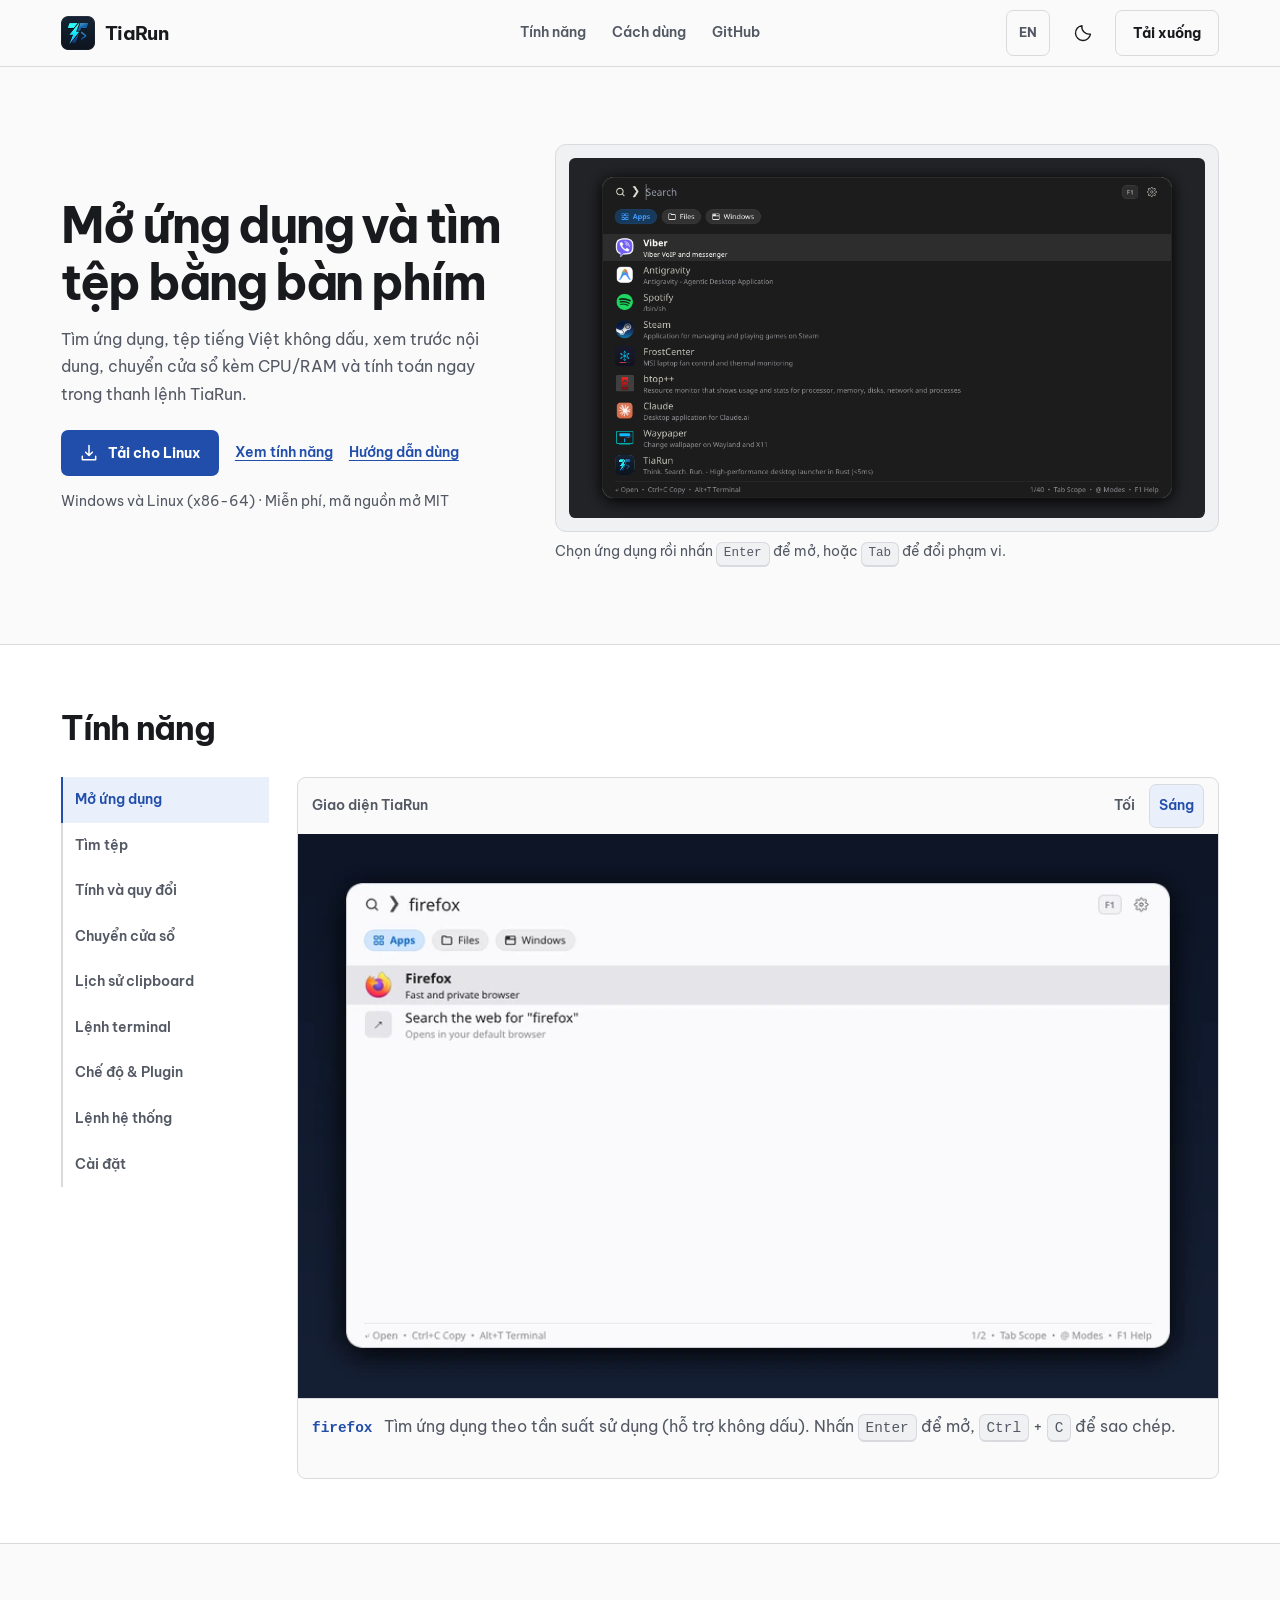
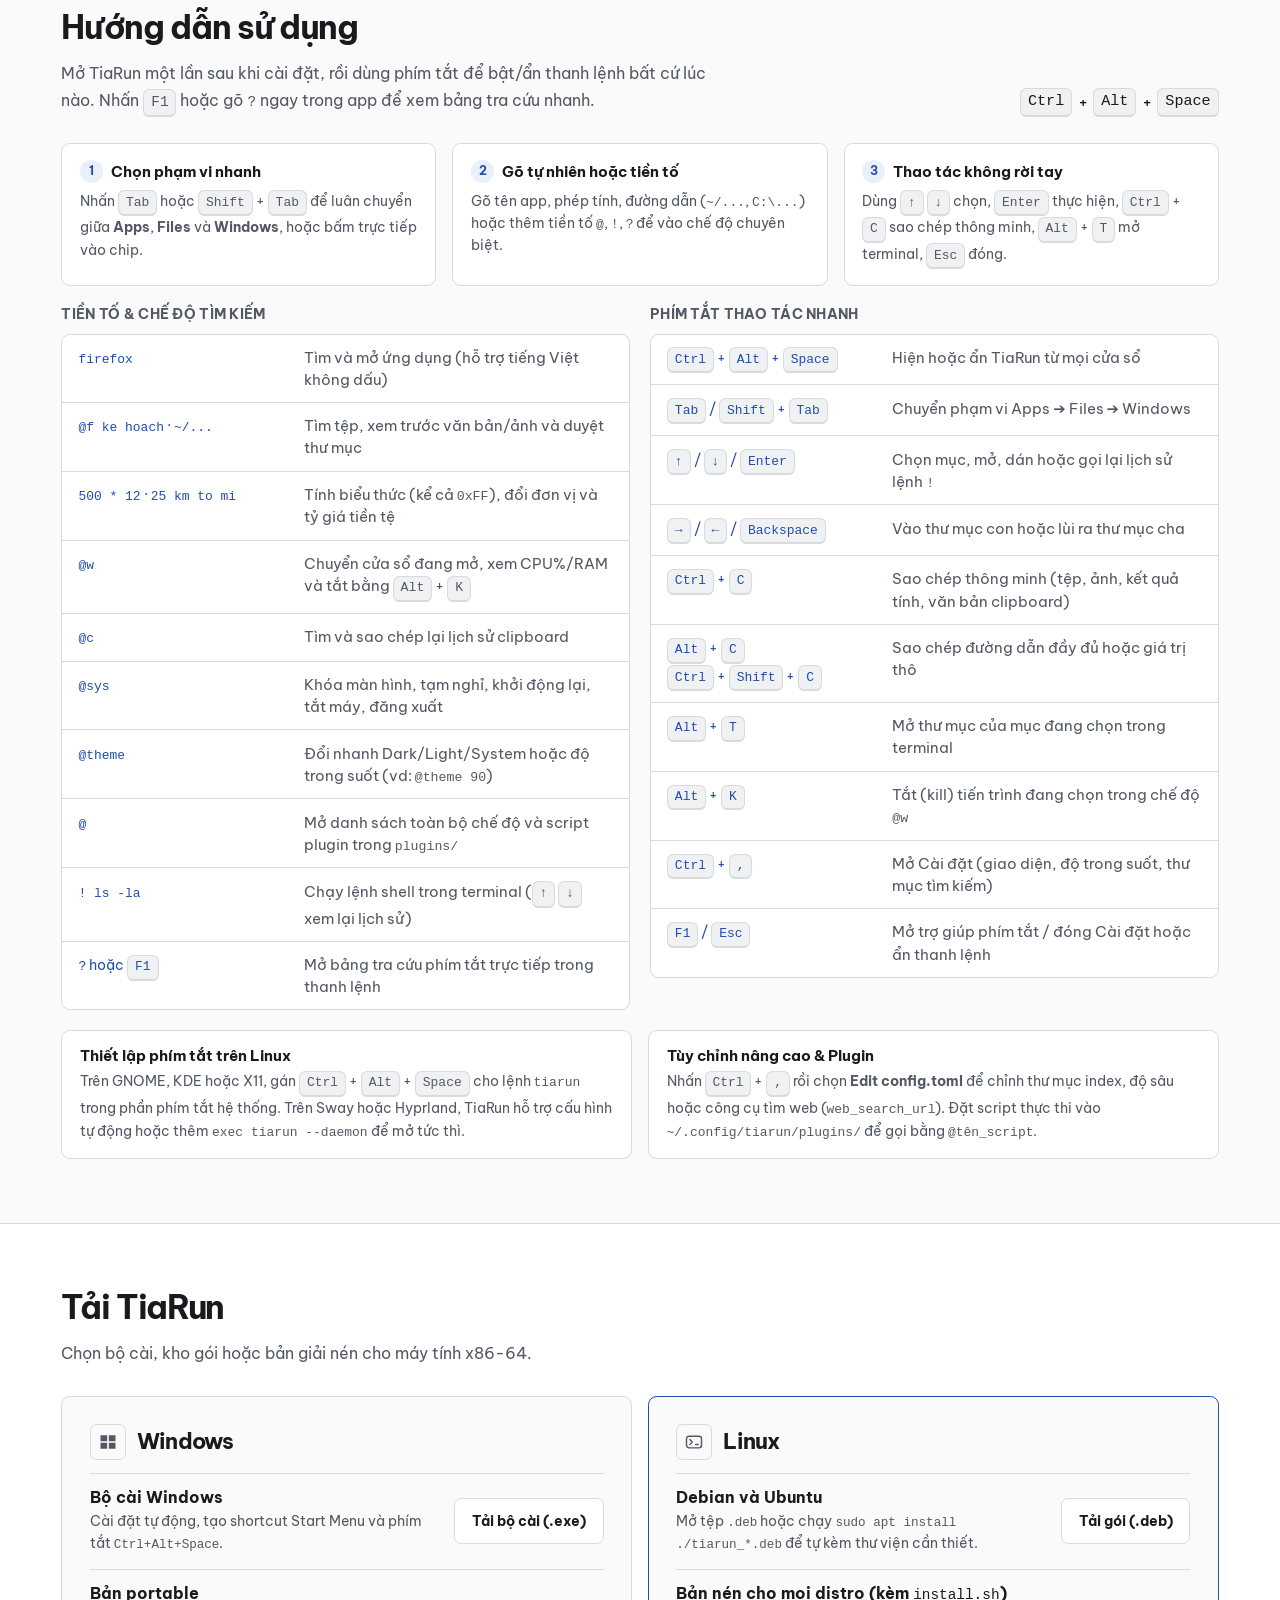
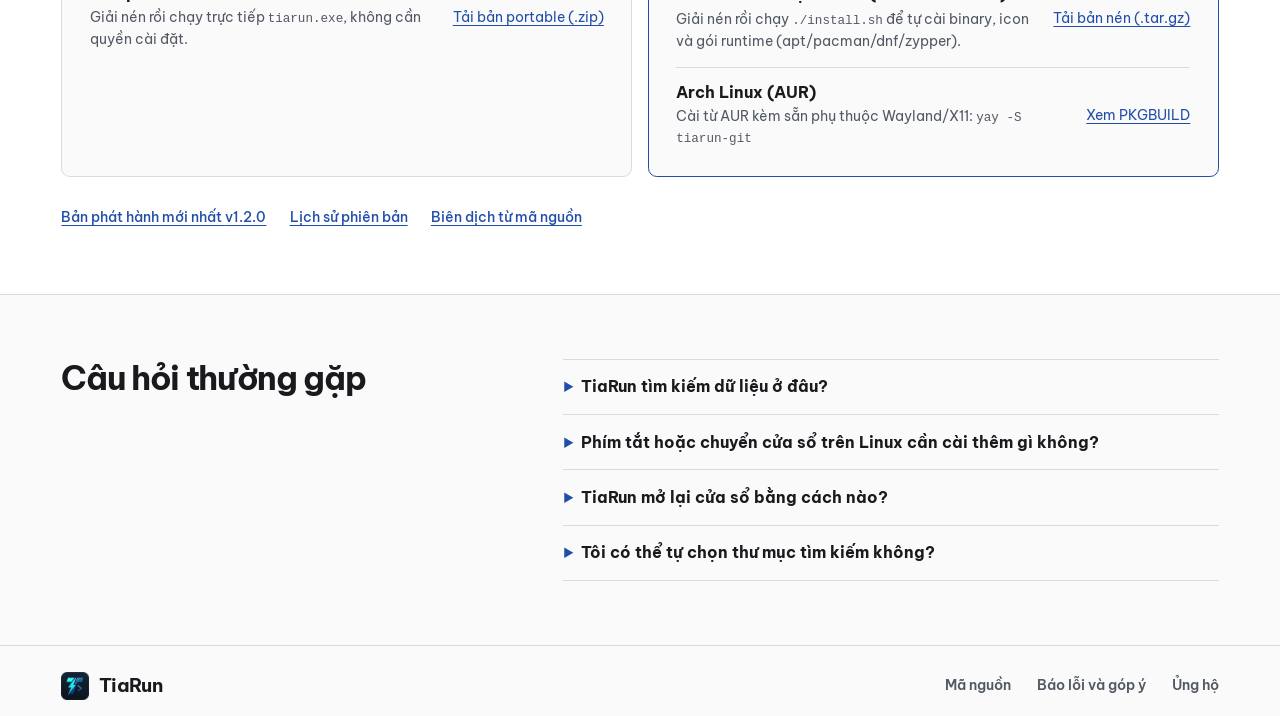
==== website/index.html @ ed941f06 "chore(release): v1.2.0 - cross-DE Wayland/X11 support, UI polish, and updated website" ====
<!doctype html>
<html lang="vi">
<head>
  <meta charset="utf-8">
  <meta name="viewport" content="width=device-width, initial-scale=1">
  <title>TiaRun — Launcher miễn phí cho Windows và Linux</title>
  <meta name="description" content="Mở ứng dụng, tìm tệp tiếng Việt không dấu và tính nhanh ngay từ bàn phím. Tải TiaRun miễn phí cho Windows và Linux.">
  <meta name="robots" content="index, follow">
  <meta name="google-site-verification" content="nR0mHN6mKN1225xLVlb11ufB7Uo2OpVMz7DL-xVXub4">
  <meta name="theme-color" content="#111214" media="(prefers-color-scheme: dark)">
  <meta name="theme-color" content="#fafafa" media="(prefers-color-scheme: light)">
  <link rel="canonical" href="https://tiarun.vercel.app/">
  <link rel="alternate" hreflang="vi" href="https://tiarun.vercel.app/">
  <link rel="alternate" hreflang="en" href="https://tiarun.vercel.app/en">
  <link rel="alternate" hreflang="x-default" href="https://tiarun.vercel.app/">
  <meta property="og:type" content="website">
  <meta property="og:site_name" content="TiaRun">
  <meta property="og:locale" content="vi_VN">
  <meta property="og:locale:alternate" content="en_US">
  <meta property="og:url" content="https://tiarun.vercel.app/">
  <meta property="og:title" content="TiaRun — Mở ứng dụng và tìm tệp bằng bàn phím">
  <meta property="og:description" content="Mở ứng dụng, tìm tệp tiếng Việt không dấu và tính nhanh từ một thanh lệnh. Miễn phí cho Windows và Linux.">
  <meta property="og:image" content="https://tiarun.vercel.app/assets/og-image.png">
  <meta property="og:image:width" content="1200">
  <meta property="og:image:height" content="630">
  <meta property="og:image:alt" content="TiaRun và ảnh giao diện tìm kiếm và xem trước tệp">
  <meta name="twitter:card" content="summary_large_image">
  <link rel="icon" href="assets/tiarun-64.png" type="image/png">
  <link rel="preconnect" href="https://fonts.googleapis.com">
  <link rel="preconnect" href="https://fonts.gstatic.com" crossorigin>
  <link href="https://fonts.googleapis.com/css2?family=Be+Vietnam+Pro:wght@400;500;600;700&display=swap" rel="stylesheet">
  <link rel="stylesheet" href="style.css?v=7">
  <script src="app.js?v=3" defer></script>
  <script type="application/ld+json">
    {
      "@context": "https://schema.org",
      "@graph": [
        {
          "@type": "SoftwareApplication",
          "name": "TiaRun",
          "url": "https://tiarun.vercel.app/",
          "description": "Launcher điều khiển bằng bàn phím cho Windows và Linux, hỗ trợ tìm kiếm tiếng Việt không dấu, chuyển cửa sổ kèm CPU/RAM, lịch sử clipboard và lệnh shell.",
          "operatingSystem": ["Windows", "Linux"],
          "applicationCategory": "UtilitiesApplication",
          "softwareVersion": "1.2.0",
          "isAccessibleForFree": true,
          "license": "https://opensource.org/licenses/MIT",
          "offers": { "@type": "Offer", "price": 0, "priceCurrency": "USD" },
          "author": {
            "@type": "Person",
            "name": "Nguyen Xuan Hieu",
            "url": "https://github.com/hieunx1024"
          },
          "installUrl": "https://github.com/hieunx1024/tiarun/releases/latest",
          "downloadUrl": "https://github.com/hieunx1024/tiarun/releases/latest",
          "screenshot": "https://tiarun.vercel.app/assets/launcher-home.png"
        },
        {
          "@type": "FAQPage",
          "mainEntity": [
            {
              "@type": "Question",
              "name": "TiaRun tìm kiếm dữ liệu ở đâu?",
              "acceptedAnswer": {
                "@type": "Answer",
                "text": "TiaRun tìm ứng dụng và tệp trên máy. Khi bạn chọn kết quả tìm trên web, truy vấn sẽ mở trong trình duyệt. Tính năng đổi tiền tệ có thể kết nối mạng để cập nhật tỷ giá nền."
              }
            },
            {
              "@type": "Question",
              "name": "Phím tắt hoặc chuyển cửa sổ trên Linux cần cài thêm gì không?",
              "acceptedAnswer": {
                "@type": "Answer",
                "text": "Mở cài đặt phím tắt của môi trường desktop và gán Ctrl + Alt + Space cho lệnh tiarun. Chuyển cửa sổ chạy sẵn trên Windows, Sway, Hyprland và mọi môi trường X11/XWayland; KDE Wayland cần kdotool, GNOME Wayland cần extension Window Calls, còn clipboard Wayland khuyến nghị wl-clipboard."
              }
            },
            {
              "@type": "Question",
              "name": "TiaRun mở lại cửa sổ bằng cách nào?",
              "acceptedAnswer": {
                "@type": "Answer",
                "text": "TiaRun tạo cửa sổ một lần rồi giữ tiến trình chạy nền. Lần gọi tiếp theo gửi tín hiệu qua socket đến tiến trình đó để hiện hoặc ẩn cửa sổ tức thì."
              }
            },
            {
              "@type": "Question",
              "name": "Tôi có thể tự chọn thư mục tìm kiếm không?",
              "acceptedAnswer": {
                "@type": "Answer",
                "text": "Dùng Ctrl + , để mở cài đặt. Bạn cũng có thể đặt thư mục, độ sâu, công cụ tìm web và danh sách loại trừ trong tệp cấu hình TOML."
              }
            }
          ]
        }
      ]
    }
  </script>
</head>
<body id="top">
  <a class="skip-link" href="#main">Đến nội dung chính</a>
  <header class="site-header">
    <div class="container header-inner">
      <a class="brand" href="#top" aria-label="Trang chủ TiaRun">
        <img src="assets/tiarun-64.png" width="34" height="34" alt="">
        TiaRun
      </a>
      <nav class="site-nav" aria-label="Điều hướng chính">
        <a href="#gallery">Tính năng</a>
        <a href="#usage">Cách dùng</a>
        <a href="https://github.com/hieunx1024/tiarun">GitHub</a>
      </nav>
      <div class="header-actions">
        <a class="icon-button lang-switch" href="/en" hreflang="en" lang="en" aria-label="Switch language to English" title="English">EN</a>
        <button type="button" class="icon-button theme-toggle" id="theme-toggle" hidden>
          <svg class="theme-sun" viewBox="0 0 24 24" aria-hidden="true" fill="none" stroke="currentColor" stroke-width="1.6" stroke-linecap="round">
            <circle cx="12" cy="12" r="4"/><path d="M12 2v2m0 16v2M2 12h2m16 0h2M5 5l1.5 1.5m11 11L19 19M5 19l1.5-1.5m11-11L19 5"/>
          </svg>
          <svg class="theme-moon" viewBox="0 0 24 24" aria-hidden="true" fill="none" stroke="currentColor" stroke-width="1.6" stroke-linejoin="round">
            <path d="M20.9 13.3A8.9 8.9 0 0 1 10.7 3.1 9 9 0 1 0 20.9 13.3Z"/>
          </svg>
        </button>
        <a class="button header-download" href="#download">Tải xuống</a>
      </div>
    </div>
  </header>

  <main id="main">
    <section class="hero container" aria-labelledby="headline">
      <div class="hero-copy">
        <h1 id="headline">Mở ứng dụng và tìm tệp bằng bàn phím</h1>
        <p class="lede">Tìm ứng dụng, tệp tiếng Việt không dấu, xem trước nội dung, chuyển cửa sổ kèm CPU/RAM và tính toán ngay trong thanh lệnh TiaRun.</p>
        <div class="hero-actions">
          <a class="button primary" id="hero-download" href="#download">
            <svg viewBox="0 0 24 24" aria-hidden="true" fill="none" stroke="currentColor" stroke-width="1.8" stroke-linecap="round" stroke-linejoin="round"><path d="M12 3v12m-4-4 4 4 4-4M4 16v4h16v-4"/></svg>
            <span>Tải TiaRun</span>
          </a>
          <a class="text-link" href="#gallery">Xem tính năng</a>
          <a class="text-link" href="#usage">Hướng dẫn dùng</a>
        </div>
        <p class="hero-meta">Windows và Linux (x86-64) · Miễn phí, mã nguồn mở MIT</p>
      </div>

      <figure class="hero-preview">
        <div class="hero-screenshot">
          <img src="assets/launcher-home.png" width="1028" height="583" alt="TiaRun với ô tìm kiếm trống, 3 chip Apps, Files, Windows và danh sách ứng dụng bên dưới" fetchpriority="high">
        </div>
        <figcaption>Chọn ứng dụng rồi nhấn <kbd>Enter</kbd> để mở, hoặc <kbd>Tab</kbd> để đổi phạm vi.</figcaption>
      </figure>
    </section>

    <section class="gallery-section section" id="gallery" aria-labelledby="gallery-heading">
      <div class="container">
        <div class="section-heading">
          <h2 id="gallery-heading">Tính năng</h2>
        </div>

        <div class="gallery">
          <div class="gallery-tabs" role="tablist" aria-label="Ảnh chụp các tính năng" aria-orientation="vertical" hidden>
            <button type="button" id="tab-apps" role="tab" aria-selected="true" aria-controls="panel-apps"><span>Mở ứng dụng</span></button>
            <button type="button" id="tab-files" role="tab" aria-selected="false" aria-controls="panel-files" tabindex="-1"><span>Tìm tệp</span></button>
            <button type="button" id="tab-calc" role="tab" aria-selected="false" aria-controls="panel-calc" tabindex="-1"><span>Tính và quy đổi</span></button>
            <button type="button" id="tab-windows" role="tab" aria-selected="false" aria-controls="panel-windows" tabindex="-1"><span>Chuyển cửa sổ</span></button>
            <button type="button" id="tab-clipboard" role="tab" aria-selected="false" aria-controls="panel-clipboard" tabindex="-1"><span>Lịch sử clipboard</span></button>
            <button type="button" id="tab-shell" role="tab" aria-selected="false" aria-controls="panel-shell" tabindex="-1"><span>Lệnh terminal</span></button>
            <button type="button" id="tab-modes" role="tab" aria-selected="false" aria-controls="panel-modes" tabindex="-1"><span>Chế độ &amp; Plugin</span></button>
            <button type="button" id="tab-system" role="tab" aria-selected="false" aria-controls="panel-system" tabindex="-1"><span>Lệnh hệ thống</span></button>
            <button type="button" id="tab-settings" role="tab" aria-selected="false" aria-controls="panel-settings" tabindex="-1"><span>Cài đặt</span></button>
          </div>

          <div class="gallery-display">
            <div class="gallery-toolbar">
              <span>Giao diện TiaRun</span>
              <div class="theme-options" role="group" aria-label="Giao diện ảnh chụp" hidden>
                <button type="button" data-gallery-theme="dark" aria-pressed="true">Tối</button>
                <button type="button" data-gallery-theme="light" aria-pressed="false">Sáng</button>
              </div>
            </div>
            <figure class="gallery-panel" id="panel-apps">
              <img src="assets/demo-apps-dark.webp" width="880" height="540" alt="Tìm Firefox trong TiaRun" loading="lazy" decoding="async">
              <figcaption><code>firefox</code><p>Tìm ứng dụng theo tần suất sử dụng (hỗ trợ không dấu). Nhấn <kbd>Enter</kbd> để mở, <kbd>Ctrl</kbd> + <kbd>C</kbd> để sao chép.</p></figcaption>
            </figure>
            <figure class="gallery-panel" id="panel-files" hidden>
              <img src="assets/demo-files-dark.webp" width="880" height="540" alt="Tìm Cargo.toml và xem trước nội dung tệp" loading="lazy" decoding="async">
              <figcaption><code>@f Cargo.toml</code><p>Tìm tệp tiếng Việt không dấu (vd: <code>@f ke hoach</code>) và xem trước mã nguồn, văn bản, ảnh hoặc thư mục. Nhấn <kbd>→</kbd> vào thư mục con, <kbd>←</kbd> lùi lại, <kbd>Alt</kbd> + <kbd>T</kbd> mở terminal.</p></figcaption>
            </figure>
            <figure class="gallery-panel" id="panel-calc" hidden>
              <img src="assets/demo-calc-dark.webp" width="880" height="540" alt="Kết quả quy đổi 25 kilômét sang dặm" loading="lazy" decoding="async">
              <figcaption><code>25 km to miles</code><p>Tính toán (hỗ trợ hex/nhị phân), quy đổi đơn vị và tỷ giá tiền tệ (tự cập nhật nền, dùng được offline). Nhấn <kbd>Enter</kbd> để sao chép kết quả.</p></figcaption>
            </figure>
            <figure class="gallery-panel" id="panel-windows" hidden>
              <img src="assets/demo-windows-dark.webp" width="880" height="540" alt="Danh sách cửa sổ đang mở kèm CPU và RAM trong TiaRun" loading="lazy" decoding="async">
              <figcaption><code>@w</code><p>Xem cửa sổ đang mở kèm mức dùng CPU% và RAM, nhấn <kbd>Enter</kbd> để chuyển tới hoặc <kbd>Alt</kbd> + <kbd>K</kbd> để tắt tiến trình. Hỗ trợ Windows, Hyprland, Sway, KDE Wayland (<code>kdotool</code>), GNOME Wayland (<code>Window Calls</code>) và X11.</p></figcaption>
            </figure>
            <figure class="gallery-panel" id="panel-clipboard" hidden>
              <img src="assets/demo-clipboard-dark.webp" width="880" height="540" alt="Danh sách các đoạn văn bản đã sao chép" loading="lazy" decoding="async">
              <figcaption><code>@c</code><p>Tự động lưu lịch sử clipboard trên Windows, Wayland và X11. Tìm lại rồi nhấn <kbd>Enter</kbd> hoặc <kbd>Ctrl</kbd> + <kbd>C</kbd> để sao chép lại.</p></figcaption>
            </figure>
            <figure class="gallery-panel" id="panel-shell" hidden>
              <img src="assets/demo-shell-dark.webp" width="880" height="540" alt="Chạy lệnh terminal bằng tiền tố dấu chấm than trong TiaRun" loading="lazy" decoding="async">
              <figcaption><code>! ls -la</code><p>Chạy nhanh bất kỳ lệnh shell nào trong terminal mặc định; nhấn <kbd>↑</kbd> <kbd>↓</kbd> để gọi lại các lệnh đã chạy trước đó.</p></figcaption>
            </figure>
            <figure class="gallery-panel" id="panel-modes" hidden>
              <img src="assets/demo-modes-dark.webp" width="880" height="540" alt="Danh sách các chế độ tìm kiếm và plugin khi gõ @" loading="lazy" decoding="async">
              <figcaption><code>@</code><p>Duyệt nhanh toàn bộ chế độ tích hợp và chạy script plugin tùy biến kiểu Rofi đặt trong thư mục cấu hình <code>plugins/</code>.</p></figcaption>
            </figure>
            <figure class="gallery-panel" id="panel-system" hidden>
              <img src="assets/demo-system-dark.webp" width="880" height="540" alt="Danh sách thao tác hệ thống trong TiaRun" loading="lazy" decoding="async">
              <figcaption><code>@sys</code><p>Khóa màn hình, tạm nghỉ, khởi động lại, tắt máy hoặc đăng xuất (hoặc gõ thẳng <code>lock</code>, <code>sleep</code>, <code>restart</code>).</p></figcaption>
            </figure>
            <figure class="gallery-panel" id="panel-settings" hidden>
              <img src="assets/demo-settings-dark.webp" width="880" height="540" alt="Phần cài đặt giao diện và tìm kiếm của TiaRun" loading="lazy" decoding="async">
              <figcaption><code>Ctrl + ,</code><p>Đổi Sáng/Tối/Hệ thống, độ trong suốt (70%–100%), chế độ thu gọn, thanh phím tắt đáy cửa sổ, tự khởi động hoặc sửa <code>config.toml</code>; gõ <code>@theme</code> để đổi nhanh.</p></figcaption>
            </figure>
            <noscript>
              <nav class="gallery-image-links" aria-label="Các ảnh chụp khác">
                <a class="text-link" href="assets/demo-files-dark.webp">Tìm tệp</a>
                <a class="text-link" href="assets/demo-calc-dark.webp">Tính và quy đổi</a>
                <a class="text-link" href="assets/demo-windows-dark.webp">Chuyển cửa sổ</a>
                <a class="text-link" href="assets/demo-clipboard-dark.webp">Lịch sử clipboard</a>
                <a class="text-link" href="assets/demo-shell-dark.webp">Lệnh terminal</a>
                <a class="text-link" href="assets/demo-modes-dark.webp">Chế độ &amp; Plugin</a>
                <a class="text-link" href="assets/demo-system-dark.webp">Lệnh hệ thống</a>
                <a class="text-link" href="assets/demo-settings-dark.webp">Cài đặt</a>
              </nav>
            </noscript>
          </div>
        </div>
      </div>
    </section>

    <section class="section usage-section" id="usage" aria-labelledby="usage-heading">
      <div class="container">
        <div class="usage-header">
          <div class="section-heading">
            <h2 id="usage-heading">Hướng dẫn sử dụng</h2>
            <p>Mở TiaRun một lần sau khi cài đặt, rồi dùng phím tắt để bật/ẩn thanh lệnh bất cứ lúc nào. Nhấn <kbd>F1</kbd> hoặc gõ <code>?</code> ngay trong app để xem bảng tra cứu nhanh.</p>
          </div>
          <p class="usage-keys key-group"><kbd>Ctrl</kbd> + <kbd>Alt</kbd> + <kbd>Space</kbd></p>
        </div>

        <div class="usage-steps" aria-label="Quy trình 3 bước">
          <article class="usage-step">
            <h3><span class="usage-step-num" aria-hidden="true">1</span> Chọn phạm vi nhanh</h3>
            <p>Nhấn <kbd>Tab</kbd> hoặc <kbd>Shift</kbd> + <kbd>Tab</kbd> để luân chuyển giữa <strong>Apps</strong>, <strong>Files</strong> và <strong>Windows</strong>, hoặc bấm trực tiếp vào chip.</p>
          </article>
          <article class="usage-step">
            <h3><span class="usage-step-num" aria-hidden="true">2</span> Gõ tự nhiên hoặc tiền tố</h3>
            <p>Gõ tên app, phép tính, đường dẫn (<code>~/...</code>, <code>C:\...</code>) hoặc thêm tiền tố <code>@</code>, <code>!</code>, <code>?</code> để vào chế độ chuyên biệt.</p>
          </article>
          <article class="usage-step">
            <h3><span class="usage-step-num" aria-hidden="true">3</span> Thao tác không rời tay</h3>
            <p>Dùng <kbd>↑</kbd> <kbd>↓</kbd> chọn, <kbd>Enter</kbd> thực hiện, <kbd>Ctrl</kbd> + <kbd>C</kbd> sao chép thông minh, <kbd>Alt</kbd> + <kbd>T</kbd> mở terminal, <kbd>Esc</kbd> đóng.</p>
          </article>
        </div>

        <div class="usage-panels">
          <div class="usage-panel">
            <h3>Tiền tố &amp; chế độ tìm kiếm</h3>
            <dl class="commands" aria-label="Các cú pháp tìm kiếm">
              <div><dt><code>firefox</code></dt><dd>Tìm và mở ứng dụng (hỗ trợ tiếng Việt không dấu)</dd></div>
              <div><dt><code>@f ke hoach</code> · <code>~/...</code></dt><dd>Tìm tệp, xem trước văn bản/ảnh và duyệt thư mục</dd></div>
              <div><dt><code>500 * 12</code> · <code>25 km to mi</code></dt><dd>Tính biểu thức (kể cả <code>0xFF</code>), đổi đơn vị và tỷ giá tiền tệ</dd></div>
              <div><dt><code>@w</code></dt><dd>Chuyển cửa sổ đang mở, xem CPU%/RAM và tắt bằng <kbd>Alt</kbd> + <kbd>K</kbd></dd></div>
              <div><dt><code>@c</code></dt><dd>Tìm và sao chép lại lịch sử clipboard</dd></div>
              <div><dt><code>@sys</code></dt><dd>Khóa màn hình, tạm nghỉ, khởi động lại, tắt máy, đăng xuất</dd></div>
              <div><dt><code>@theme</code></dt><dd>Đổi nhanh Dark/Light/System hoặc độ trong suốt (vd: <code>@theme 90</code>)</dd></div>
              <div><dt><code>@</code></dt><dd>Mở danh sách toàn bộ chế độ và script plugin trong <code>plugins/</code></dd></div>
              <div><dt><code>! ls -la</code></dt><dd>Chạy lệnh shell trong terminal (<kbd>↑</kbd> <kbd>↓</kbd> xem lại lịch sử)</dd></div>
              <div><dt><code>?</code> hoặc <kbd>F1</kbd></dt><dd>Mở bảng tra cứu phím tắt trực tiếp trong thanh lệnh</dd></div>
            </dl>
          </div>

          <div class="usage-panel">
            <h3>Phím tắt thao tác nhanh</h3>
            <dl class="commands" aria-label="Danh sách phím tắt">
              <div><dt><kbd>Ctrl</kbd> + <kbd>Alt</kbd> + <kbd>Space</kbd></dt><dd>Hiện hoặc ẩn TiaRun từ mọi cửa sổ</dd></div>
              <div><dt><kbd>Tab</kbd> / <kbd>Shift</kbd> + <kbd>Tab</kbd></dt><dd>Chuyển phạm vi Apps ➔ Files ➔ Windows</dd></div>
              <div><dt><kbd>↑</kbd> / <kbd>↓</kbd> / <kbd>Enter</kbd></dt><dd>Chọn mục, mở, dán hoặc gọi lại lịch sử lệnh <code>!</code></dd></div>
              <div><dt><kbd>→</kbd> / <kbd>←</kbd> / <kbd>Backspace</kbd></dt><dd>Vào thư mục con hoặc lùi ra thư mục cha</dd></div>
              <div><dt><kbd>Ctrl</kbd> + <kbd>C</kbd></dt><dd>Sao chép thông minh (tệp, ảnh, kết quả tính, văn bản clipboard)</dd></div>
              <div><dt><kbd>Alt</kbd> + <kbd>C</kbd><br><kbd>Ctrl</kbd> + <kbd>Shift</kbd> + <kbd>C</kbd></dt><dd>Sao chép đường dẫn đầy đủ hoặc giá trị thô</dd></div>
              <div><dt><kbd>Alt</kbd> + <kbd>T</kbd></dt><dd>Mở thư mục của mục đang chọn trong terminal</dd></div>
              <div><dt><kbd>Alt</kbd> + <kbd>K</kbd></dt><dd>Tắt (kill) tiến trình đang chọn trong chế độ <code>@w</code></dd></div>
              <div><dt><kbd>Ctrl</kbd> + <kbd>,</kbd></dt><dd>Mở Cài đặt (giao diện, độ trong suốt, thư mục tìm kiếm)</dd></div>
              <div><dt><kbd>F1</kbd> / <kbd>Esc</kbd></dt><dd>Mở trợ giúp phím tắt / đóng Cài đặt hoặc ẩn thanh lệnh</dd></div>
            </dl>
          </div>
        </div>

        <div class="usage-notes">
          <article class="usage-note">
            <h3>Thiết lập phím tắt trên Linux</h3>
            <p>Trên GNOME, KDE hoặc X11, gán <kbd>Ctrl</kbd> + <kbd>Alt</kbd> + <kbd>Space</kbd> cho lệnh <code>tiarun</code> trong phần phím tắt hệ thống. Trên Sway hoặc Hyprland, TiaRun hỗ trợ cấu hình tự động hoặc thêm <code>exec tiarun --daemon</code> để mở tức thì.</p>
          </article>
          <article class="usage-note">
            <h3>Tùy chỉnh nâng cao &amp; Plugin</h3>
            <p>Nhấn <kbd>Ctrl</kbd> + <kbd>,</kbd> rồi chọn <strong>Edit config.toml</strong> để chỉnh thư mục index, độ sâu hoặc công cụ tìm web (<code>web_search_url</code>). Đặt script thực thi vào <code>~/.config/tiarun/plugins/</code> để gọi bằng <code>@tên_script</code>.</p>
          </article>
        </div>
      </div>
    </section>

    <section class="section download-section" id="download" aria-labelledby="download-heading">
      <div class="container">
        <div class="section-heading">
          <h2 id="download-heading">Tải TiaRun</h2>
          <p>Chọn bộ cài, kho gói hoặc bản giải nén cho máy tính x86-64.</p>
        </div>

        <div class="downloads-grid">
          <article class="download-card" id="card-windows" aria-labelledby="windows-heading">
            <div class="card-heading">
              <span class="platform-icon" aria-hidden="true">
                <svg viewBox="0 0 24 24" fill="currentColor"><path d="M3 4h8v7H3zm10 0h8v7h-8zM3 13h8v7H3zm10 0h8v7h-8z"/></svg>
              </span>
              <h3 id="windows-heading">Windows</h3>
            </div>
            <div class="package-list">
              <div class="package">
                <div>
                  <h4>Bộ cài Windows</h4>
                  <p>Cài đặt tự động, tạo shortcut Start Menu và phím tắt <code>Ctrl+Alt+Space</code>.</p>
                </div>
                <a class="button secondary" data-package="exe" data-download-label="Tải bộ cài (.exe)" href="https://github.com/hieunx1024/tiarun/releases/download/v1.2.0/tiarun-setup.exe"><span>Tải bộ cài (.exe)</span><small hidden></small></a>
              </div>
              <div class="package">
                <div>
                  <h4>Bản portable</h4>
                  <p>Giải nén rồi chạy trực tiếp <code>tiarun.exe</code>, không cần quyền cài đặt.</p>
                </div>
                <a class="text-link" data-package="zip" data-download-label="Tải bản portable (.zip)" href="https://github.com/hieunx1024/tiarun/releases/download/v1.2.0/tiarun-windows-x86_64.zip"><span>Tải bản portable (.zip)</span><small hidden></small></a>
              </div>
            </div>
          </article>

          <article class="download-card" id="card-linux" aria-labelledby="linux-heading">
            <div class="card-heading">
              <span class="platform-icon" aria-hidden="true">
                <svg viewBox="0 0 24 24" fill="none" stroke="currentColor" stroke-width="1.7" stroke-linecap="round" stroke-linejoin="round"><rect x="3" y="5" width="18" height="14" rx="3"/><path d="m7 9 3 3-3 3m7 0h3"/></svg>
              </span>
              <h3 id="linux-heading">Linux</h3>
            </div>
            <div class="package-list">
              <div class="package">
                <div>
                  <h4>Debian và Ubuntu</h4>
                  <p>Mở tệp <code>.deb</code> hoặc chạy <code>sudo apt install ./tiarun_*.deb</code> để tự kèm thư viện cần thiết.</p>
                </div>
                <a class="button secondary" data-package="deb" data-download-label="Tải gói (.deb)" href="https://github.com/hieunx1024/tiarun/releases/download/v1.2.0/tiarun_1.2.0_amd64.deb"><span>Tải gói (.deb)</span><small hidden></small></a>
              </div>
              <div class="package">
                <div>
                  <h4>Bản nén cho mọi distro (kèm <code>install.sh</code>)</h4>
                  <p>Giải nén rồi chạy <code>./install.sh</code> để tự cài binary, icon và gói runtime (apt/pacman/dnf/zypper).</p>
                </div>
                <a class="text-link" data-package="tar" data-download-label="Tải bản nén (.tar.gz)" href="https://github.com/hieunx1024/tiarun/releases/download/v1.2.0/tiarun-linux-x86_64.tar.gz"><span>Tải bản nén (.tar.gz)</span><small hidden></small></a>
              </div>
              <div class="package">
                <div>
                  <h4>Arch Linux (AUR)</h4>
                  <p>Cài từ AUR kèm sẵn phụ thuộc Wayland/X11: <code>yay -S tiarun-git</code></p>
                </div>
                <a class="text-link" href="https://github.com/hieunx1024/tiarun/tree/main/aur">Xem PKGBUILD</a>
              </div>
            </div>
          </article>
        </div>

        <div class="release-links">
          <a class="text-link" id="release-link" href="https://github.com/hieunx1024/tiarun/releases/tag/v1.2.0">Bản phát hành mới nhất <span id="release-version">v1.2.0</span></a>
          <a class="text-link" href="https://github.com/hieunx1024/tiarun/releases">Lịch sử phiên bản</a>
          <a class="text-link" href="https://github.com/hieunx1024/tiarun#build-from-source">Biên dịch từ mã nguồn</a>
        </div>
      </div>
    </section>

    <section class="section faq-section" id="architecture" aria-labelledby="faq-heading">
      <div class="container faq-grid">
        <div class="section-heading">
          <h2 id="faq-heading">Câu hỏi thường gặp</h2>
        </div>
        <div class="faq">
          <details>
            <summary>TiaRun tìm kiếm dữ liệu ở đâu?</summary>
            <p>TiaRun tìm ứng dụng và tệp trên máy. Khi bạn chọn kết quả tìm trên web, truy vấn sẽ mở trong trình duyệt. Tính năng đổi tiền tệ có thể kết nối mạng để cập nhật tỷ giá nền và dùng dữ liệu lưu đệm khi offline.</p>
          </details>
          <details>
            <summary>Phím tắt hoặc chuyển cửa sổ trên Linux cần cài thêm gì không?</summary>
            <p>Gán <kbd>Ctrl</kbd> + <kbd>Alt</kbd> + <kbd>Space</kbd> cho lệnh <code>tiarun</code> trong cài đặt phím tắt của môi trường desktop. Với <code>@w</code>, tính năng chạy sẵn trên Windows, Sway, Hyprland và mọi X11/XWayland; KDE Wayland cần <code>kdotool</code>, GNOME Wayland cần extension <code>Window Calls</code>, còn clipboard Wayland khuyến nghị cài <code>wl-clipboard</code> (tự cài khi dùng <code>install.sh</code> hoặc <code>.deb</code>).</p>
          </details>
          <details>
            <summary>TiaRun mở lại cửa sổ bằng cách nào?</summary>
            <p>TiaRun tạo cửa sổ một lần rồi giữ tiến trình chạy nền. Lần gọi tiếp theo gửi tín hiệu qua socket đến tiến trình đó để hiện hoặc ẩn cửa sổ tức thì.</p>
          </details>
          <details>
            <summary>Tôi có thể tự chọn thư mục tìm kiếm không?</summary>
            <p>Dùng <kbd>Ctrl</kbd> + <kbd>,</kbd> để mở cài đặt. Bạn cũng có thể đặt thư mục, độ sâu, công cụ tìm web và danh sách loại trừ trong <a href="https://github.com/hieunx1024/tiarun#configuration">tệp cấu hình TOML</a>.</p>
          </details>
        </div>
      </div>
    </section>
  </main>

  <footer class="site-footer">
    <div class="container footer-inner">
      <a class="brand" href="#top" aria-label="Về đầu trang TiaRun">
        <img src="assets/tiarun-64.png" width="28" height="28" alt="">
        TiaRun
      </a>
      <nav class="footer-nav" aria-label="Liên kết dự án">
        <a href="https://github.com/hieunx1024/tiarun">Mã nguồn</a>
        <a href="https://github.com/hieunx1024/tiarun/issues">Báo lỗi và góp ý</a>
        <a id="donate-link" href="https://github.com/sponsors/hieunx1024">Ủng hộ</a>
      </nav>
    </div>
  </footer>

  <dialog id="donate-dialog" aria-labelledby="donate-title">
    <div class="donate-header">
      <h2 id="donate-title">Ủng hộ TiaRun</h2>
      <form method="dialog"><button class="icon-button" aria-label="Đóng" autofocus>×</button></form>
    </div>
    <p>Bạn có thể góp phần duy trì dự án qua VietQR, GitHub Sponsors hoặc Ko-fi.</p>
    <div class="donate-bank">
      <img src="assets/vietqr.png" alt="Mã VietQR ủng hộ tác giả TiaRun" width="132" height="132" loading="lazy">
      <dl>
        <dt>Ngân hàng</dt><dd>MBBank (Quân Đội)</dd>
        <dt>Số tài khoản</dt><dd><code>TIARUN</code></dd>
        <dt>Chủ tài khoản</dt><dd>NGUYEN XUAN HIEU</dd>
      </dl>
    </div>
    <div class="hero-actions">
      <a class="button secondary" href="https://github.com/sponsors/hieunx1024">GitHub Sponsors</a>
      <a class="button secondary" href="https://ko-fi.com/hieunx">Ko-fi</a>
    </div>
  </dialog>
</body>
</html>
---- website/style.css ----
:root {
  color-scheme: dark;
  --page: #111214;
  --surface: #181a1d;
  --raised: #222428;
  --header: #111214;
  --line: #303236;
  --text: #f2f3f4;
  --muted: #b3b7bf;
  --accent: #a2c2ff;
  --accent-hover: #214b9f;
  --accent-fill: #2b5bbd;
  --accent-ink: #ffffff;
  --accent-bg: #232a39;
  --focus: #a2c2ff;
  --font: "Be Vietnam Pro", system-ui, sans-serif;
  --mono: "JetBrains Mono", ui-monospace, Consolas, monospace;
  --gutter: clamp(1rem, 4.8vw, 4.5rem);
}

:root[data-theme="light"] {
  color-scheme: light;
  --page: #fafafa;
  --surface: #ffffff;
  --raised: #f0f1f3;
  --header: #fafafa;
  --line: #d9dade;
  --text: #191a1d;
  --muted: #535964;
  --accent: #214eaa;
  --accent-hover: #1c449e;
  --accent-fill: #214eaa;
  --accent-ink: #ffffff;
  --accent-bg: #e9effb;
  --focus: #214eaa;
}

*, *::before, *::after { box-sizing: border-box; }
[hidden] { display: none !important; }

html { scroll-padding-top: 6rem; }

body {
  margin: 0;
  background: var(--page);
  color: var(--text);
  font: 400 1rem/1.7 var(--font);
}

h1, h2, h3, h4, p, figure, dl, dd { margin: 0; }
h1, h2, h3, h4 { line-height: 1.18; }
button { font: inherit; }
a { color: inherit; }
img { display: block; max-width: 100%; }
svg { width: 1.25rem; height: 1.25rem; flex-shrink: 0; }
code, kbd { font: 500 0.9em/1.4 var(--mono); }
code { overflow-wrap: anywhere; }

kbd {
  display: inline-block;
  padding: 0.15rem 0.43rem;
  border: 1px solid var(--line);
  border-bottom-width: 2px;
  border-radius: 0.4rem;
  background: var(--raised);
}

:focus-visible {
  outline: 2px solid var(--focus);
  outline-offset: 4px;
}

.container {
  width: min(100% - 2 * var(--gutter), 73rem);
  margin-inline: auto;
}

.section { padding-block: clamp(2.75rem, 5vw, 4.5rem); }

.skip-link {
  position: fixed;
  z-index: 3;
  inset: 0.75rem auto auto 0.75rem;
  padding: 0.5rem 1rem;
  background: var(--surface);
  transform: translateY(-200%);
}

.skip-link:focus { transform: none; }

.site-header {
  position: sticky;
  z-index: 2;
  top: 0;
  background: var(--header);
  border-bottom: 1px solid var(--line);
}

.header-inner {
  min-height: 4.125rem;
  display: grid;
  grid-template-columns: 1fr auto 1fr;
  align-items: center;
  gap: 1rem;
}

.brand {
  display: inline-flex;
  align-items: center;
  justify-self: start;
  gap: 0.6rem;
  text-decoration: none;
  font-weight: 700;
  font-size: 1.2rem;
  letter-spacing: -0.035em;
}

.site-nav, .header-actions, .footer-nav {
  display: flex;
  flex-wrap: wrap;
  align-items: center;
  gap: clamp(0.55rem, 2vw, 1.75rem);
  font-size: 0.875rem;
  font-weight: 600;
}

.site-nav a, .footer-nav a {
  display: inline-flex;
  align-items: center;
  min-height: 2.75rem;
  color: var(--muted);
  text-decoration: none;
}

.site-nav a:hover, .footer-nav a:hover { color: var(--accent); }
.header-actions { justify-self: end; gap: 0.65rem; }

.icon-button, .button {
  display: inline-flex;
  align-items: center;
  justify-content: center;
  gap: 0.55rem;
  min-height: 2.875rem;
  border: 1px solid var(--line);
  border-radius: 0.45rem;
  background: transparent;
  color: var(--text);
  font-size: 0.875rem;
  font-weight: 700;
  line-height: 1.35;
  text-align: center;
  text-decoration: none;
  transition: background-color 150ms, border-color 150ms, color 150ms;
}

.icon-button {
  min-width: 2.75rem;
  padding: 0;
  cursor: pointer;
}

.lang-switch {
  padding-inline: 0.6rem;
  font-size: 0.8125rem;
  letter-spacing: 0.04em;
  color: var(--muted);
}

.lang-switch:hover { color: var(--text); }

.button { padding: 0.65rem 1.05rem; }
.icon-button:hover, .button:hover { background: var(--raised); border-color: var(--accent); }
.theme-moon, [data-theme="light"] .theme-sun { display: none; }
[data-theme="light"] .theme-moon { display: block; }
.theme-toggle { border-color: transparent; }

.primary {
  border-color: transparent;
  background: var(--accent-fill);
  color: var(--accent-ink);
}

.primary:hover { border-color: transparent; background: var(--accent-hover); }
.secondary { background: var(--surface); }
.text-link { color: var(--accent); text-underline-offset: 0.22em; }

.hero {
  display: grid;
  grid-template-columns: minmax(0, 0.8fr) minmax(0, 1.2fr);
  align-items: center;
  gap: clamp(2rem, 4vw, 3.5rem);
  padding-block: clamp(3rem, 6vw, 5.5rem);
}

.hero h1 {
  margin-bottom: 1rem;
  font-size: clamp(2.25rem, 3.8vw, 3.5rem);
  font-weight: 700;
  line-height: 1.16;
  letter-spacing: -0.043em;
}

.lede {
  max-width: 31rem;
  color: var(--muted);
  font-size: 1rem;
}

.hero-actions, .release-links, .key-group {
  display: flex;
  flex-wrap: wrap;
  align-items: center;
  gap: 0.65rem;
}

.hero-actions { margin-top: 1.4rem; gap: 0.6rem 1rem; }
.hero-actions > .text-link { padding-block: 0.6rem; font-size: 0.875rem; font-weight: 600; }
.hero-meta { margin-top: 0.85rem; color: var(--muted); font-size: 0.875rem; }
.key-group { gap: 0.35rem; }

.hero-preview { min-width: 0; }

.hero-screenshot {
  padding: clamp(0.45rem, 1.15vw, 0.8rem);
  border: 1px solid var(--line);
  border-radius: 0.7rem;
  background: var(--raised);
}

.hero-screenshot img {
  width: 100%;
  height: auto;
  border-radius: 0.4rem;
}

.hero-preview figcaption {
  margin-top: 0.5rem;
  color: var(--muted);
  font-size: 0.875rem;
}

.section-heading h2 {
  font-size: clamp(1.7rem, 2.6vw, 2.4rem);
  letter-spacing: -0.04em;
}

.section-heading > p { max-width: 41rem; margin-top: 0.8rem; color: var(--muted); }

.gallery-section, .download-section {
  background: var(--surface);
  border-block: 1px solid var(--line);
}

.gallery, .downloads-grid, .release-links { margin-top: 1.8rem; }

.gallery {
  display: flex;
  align-items: flex-start;
  gap: 1.75rem;
}

.gallery-tabs {
  display: flex;
  flex-direction: column;
  flex: 0 0 13rem;
}

.gallery-tabs button {
  min-height: 2.85rem;
  padding: 0.5rem 0.75rem;
  border: 0;
  border-inline-start: 2px solid var(--line);
  background: transparent;
  color: var(--muted);
  cursor: pointer;
  font-size: 0.875rem;
  font-weight: 600;
  line-height: 1.4;
  text-align: left;
}

.gallery-tabs button:hover { background: var(--raised); }
.gallery-tabs button[aria-selected="true"] {
  background: var(--accent-bg);
  border-color: var(--accent);
  color: var(--accent);
}

.gallery-display {
  flex: 1;
  min-width: 0;
  overflow: hidden;
  border: 1px solid var(--line);
  border-radius: 0.55rem;
  background: var(--page);
}

.gallery-toolbar {
  display: flex;
  align-items: center;
  justify-content: space-between;
  gap: 0.5rem;
  min-height: 3.5rem;
  padding: 0.35rem 0.85rem;
  color: var(--muted);
  font-size: 0.875rem;
  font-weight: 600;
}

.theme-options { display: flex; gap: 0.2rem; }
.theme-options button {
  min-width: 2.75rem;
  min-height: 2.75rem;
  padding-inline: 0.55rem;
  border: 1px solid transparent;
  border-radius: 0.45rem;
  background: transparent;
  color: var(--muted);
  font-size: 0.875rem;
  cursor: pointer;
}

.theme-options button:hover { background: var(--raised); }
.theme-options button[aria-pressed="true"] {
  border-color: var(--line);
  background: var(--accent-bg);
  color: var(--accent);
}

.gallery-panel:focus-visible { outline-offset: -3px; }
.gallery-panel img { width: 100%; height: auto; aspect-ratio: 880 / 540; background: #101520; }

.gallery-panel figcaption {
  display: flex;
  align-items: baseline;
  flex-wrap: wrap;
  gap: 0.4rem 0.7rem;
  min-height: 5rem;
  padding: 0.85rem;
  border-top: 1px solid var(--line);
  color: var(--muted);
}

.gallery-panel figcaption > code { color: var(--accent); font-weight: 600; }
.gallery-panel figcaption p { flex: 1 1 20rem; }

.gallery-image-links {
  display: flex;
  flex-wrap: wrap;
  gap: 0.5rem 1rem;
  padding: 0.85rem;
  border-top: 1px solid var(--line);
}

.usage-section .section-heading { max-width: 46rem; }
.usage-header {
  display: flex;
  flex-wrap: wrap;
  align-items: flex-end;
  justify-content: space-between;
  gap: 1rem 2rem;
}

.usage-steps {
  display: grid;
  grid-template-columns: repeat(3, minmax(0, 1fr));
  gap: 1rem;
  margin-top: 1.65rem;
}

.usage-step {
  padding: 1rem 1.1rem;
  border: 1px solid var(--line);
  border-radius: 0.55rem;
  background: var(--surface);
}

.usage-step h3 {
  display: flex;
  align-items: center;
  gap: 0.5rem;
  font-size: 0.95rem;
  margin-bottom: 0.4rem;
}

.usage-step-num {
  display: inline-grid;
  place-items: center;
  width: 1.45rem;
  height: 1.45rem;
  border-radius: 999px;
  background: var(--accent-bg);
  color: var(--accent);
  font-size: 0.78rem;
  font-weight: 700;
  flex-shrink: 0;
}

.usage-step p { color: var(--muted); font-size: 0.9rem; line-height: 1.55; }

.usage-panels {
  display: grid;
  grid-template-columns: repeat(2, minmax(0, 1fr));
  gap: 1.25rem;
  margin-top: 1.25rem;
  align-items: start;
}

.usage-panel h3 {
  margin-bottom: 0.65rem;
  font-size: 0.9rem;
  letter-spacing: 0.02em;
  text-transform: uppercase;
  color: var(--muted);
}

.usage-notes {
  display: grid;
  grid-template-columns: repeat(2, minmax(0, 1fr));
  gap: 1rem;
  margin-top: 1.25rem;
}

.usage-note {
  padding: 0.95rem 1.1rem;
  border: 1px solid var(--line);
  border-radius: 0.55rem;
  background: var(--surface);
  font-size: 0.9rem;
}

.usage-note h3 { font-size: 0.95rem; margin-bottom: 0.35rem; }
.usage-note p { color: var(--muted); line-height: 1.6; }

.usage-grid, .faq-grid {
  display: grid;
  grid-template-columns: minmax(0, 0.8fr) minmax(0, 1.2fr);
  align-items: start;
  gap: clamp(1.5rem, 5vw, 4rem);
}

.usage-keys { margin-block: 0.65rem 0; font-size: 1.05rem; }
.usage-keys kbd { color: var(--text); }

.commands {
  min-width: 0;
  overflow: hidden;
  border: 1px solid var(--line);
  border-radius: 0.55rem;
  background: var(--surface);
}

.commands > div {
  display: grid;
  grid-template-columns: minmax(9.5rem, 0.82fr) minmax(0, 1.18fr);
  gap: 0.65rem;
  padding: 0.7rem 1rem;
  align-items: baseline;
}

.commands > div + div { border-top: 1px solid var(--line); }
.commands dt { color: var(--accent); font-size: 0.9rem; }
.commands dd { color: var(--muted); font-size: 0.92rem; line-height: 1.5; }

.downloads-grid {
  display: grid;
  grid-template-columns: repeat(2, minmax(0, 1fr));
  gap: 1rem;
}

.download-card {
  display: flex;
  flex-direction: column;
  gap: 0.8rem;
  padding: clamp(1rem, 2.6vw, 1.7rem);
  border: 1px solid var(--line);
  border-radius: 0.55rem;
  background: var(--page);
}

.download-card.is-current-platform, .download-card:target { border-color: var(--accent); }
.platform-icon {
  display: grid;
  place-items: center;
  flex-shrink: 0;
  width: 2.25rem;
  height: 2.25rem;
  border: 1px solid var(--line);
  border-radius: 0.4rem;
  color: var(--muted);
}

.card-heading { display: flex; align-items: center; gap: 0.7rem; }
.card-heading h3 { font-size: 1.35rem; letter-spacing: -0.035em; }
.download-card p { color: var(--muted); }

.package {
  display: grid;
  grid-template-columns: minmax(0, 1fr) minmax(0, auto);
  align-items: center;
  gap: 0.4rem 1rem;
  padding-block: 0.9rem;
  border-top: 1px solid var(--line);
}

.package:last-child { padding-bottom: 0; }
.package h4 { font-size: 1rem; }
.package p { margin-top: 0.25rem; font-size: 0.875rem; line-height: 1.55; }
.package a { justify-self: start; font-size: 0.875rem; }
.package .text-link { padding-block: 0.65rem; }
.package .button { flex-wrap: wrap; gap: 0.25rem; }
.package small { margin-inline-start: 0.2rem; color: var(--muted); font-size: 0.78rem; white-space: nowrap; }
.package .text-link small::before { content: "· "; }
.release-links { gap: 0.5rem 1.45rem; font-weight: 500; font-size: 0.875rem; }

.faq details { border-top: 1px solid var(--line); }
.faq details:last-child { border-bottom: 1px solid var(--line); }
.faq summary { cursor: pointer; padding: 0.85rem 0.1rem; font-weight: 700; }
.faq summary::marker { color: var(--accent); }
.faq details p { padding: 0 0.25rem 1rem; color: var(--muted); }
.faq details a { color: var(--accent); }

.site-footer { border-top: 1px solid var(--line); }
.footer-inner {
  display: flex;
  justify-content: space-between;
  align-items: center;
  flex-wrap: wrap;
  gap: 0.75rem 1.5rem;
  padding-block: 1.1rem;
}

dialog {
  width: min(34rem, 100% - 2rem);
  max-height: 90vh;
  padding: clamp(1rem, 4vw, 1.7rem);
  border: 1px solid var(--line);
  border-radius: 1rem;
  background: var(--surface);
  color: var(--text);
}

dialog::backdrop { background: #020710bb; }
.donate-header { display: flex; align-items: center; justify-content: space-between; gap: 0.75rem; }
.donate-header h2 { font-size: 1.45rem; }
.donate-header button { font-size: 1.4rem; }
dialog p { margin-block: 0.75rem; color: var(--muted); }

.donate-bank {
  display: flex;
  align-items: center;
  flex-wrap: wrap;
  gap: 0.9rem;
  padding: 0.85rem;
  border: 1px solid var(--line);
  border-radius: 0.65rem;
  background: var(--page);
}

.donate-bank img { border-radius: 0.35rem; }
.donate-bank dt { color: var(--muted); font-size: 0.875rem; }
.donate-bank dd { margin-bottom: 0.35rem; font-weight: 700; }

@media (max-width: 58rem) {
  .hero { gap: 1.65rem; }
  .gallery-tabs { flex-basis: 11rem; }
  .package { grid-template-columns: minmax(0, 1fr); }
  .usage-panels { grid-template-columns: minmax(0, 1fr); }
}

@media (max-width: 48rem) {
  html { scroll-padding-top: 1.25rem; }
  .site-header { position: static; }
  .header-inner { grid-template-columns: 1fr auto; gap: 0 0.6rem; padding-top: 0.65rem; }
  .site-nav { grid-row: 2; grid-column: 1 / -1; gap: 1.15rem; }
  .hero, .usage-grid, .faq-grid, .usage-steps, .usage-panels, .usage-notes { grid-template-columns: minmax(0, 1fr); }
  .hero { gap: 2rem; }
  .hero h1 { font-size: clamp(2.1rem, 6.8vw, 3rem); }
  .hero-preview { width: min(100%, 42rem); }
  .gallery { flex-direction: column; align-items: stretch; gap: 0.75rem; }
  .gallery-tabs { flex: auto; flex-direction: row; overflow-x: auto; padding: 0.3rem; }
  .gallery-tabs button { flex-shrink: 0; border-inline-start: 0; border-bottom: 2px solid var(--line); }
}

@media (max-width: 36rem) {
  .downloads-grid { grid-template-columns: minmax(0, 1fr); }
}

@media (max-width: 28rem) {
  .commands > div { grid-template-columns: minmax(0, 1fr); gap: 0.25rem; }
}

@media (prefers-reduced-motion: reduce) {
  .icon-button, .button { transition: none; }
}
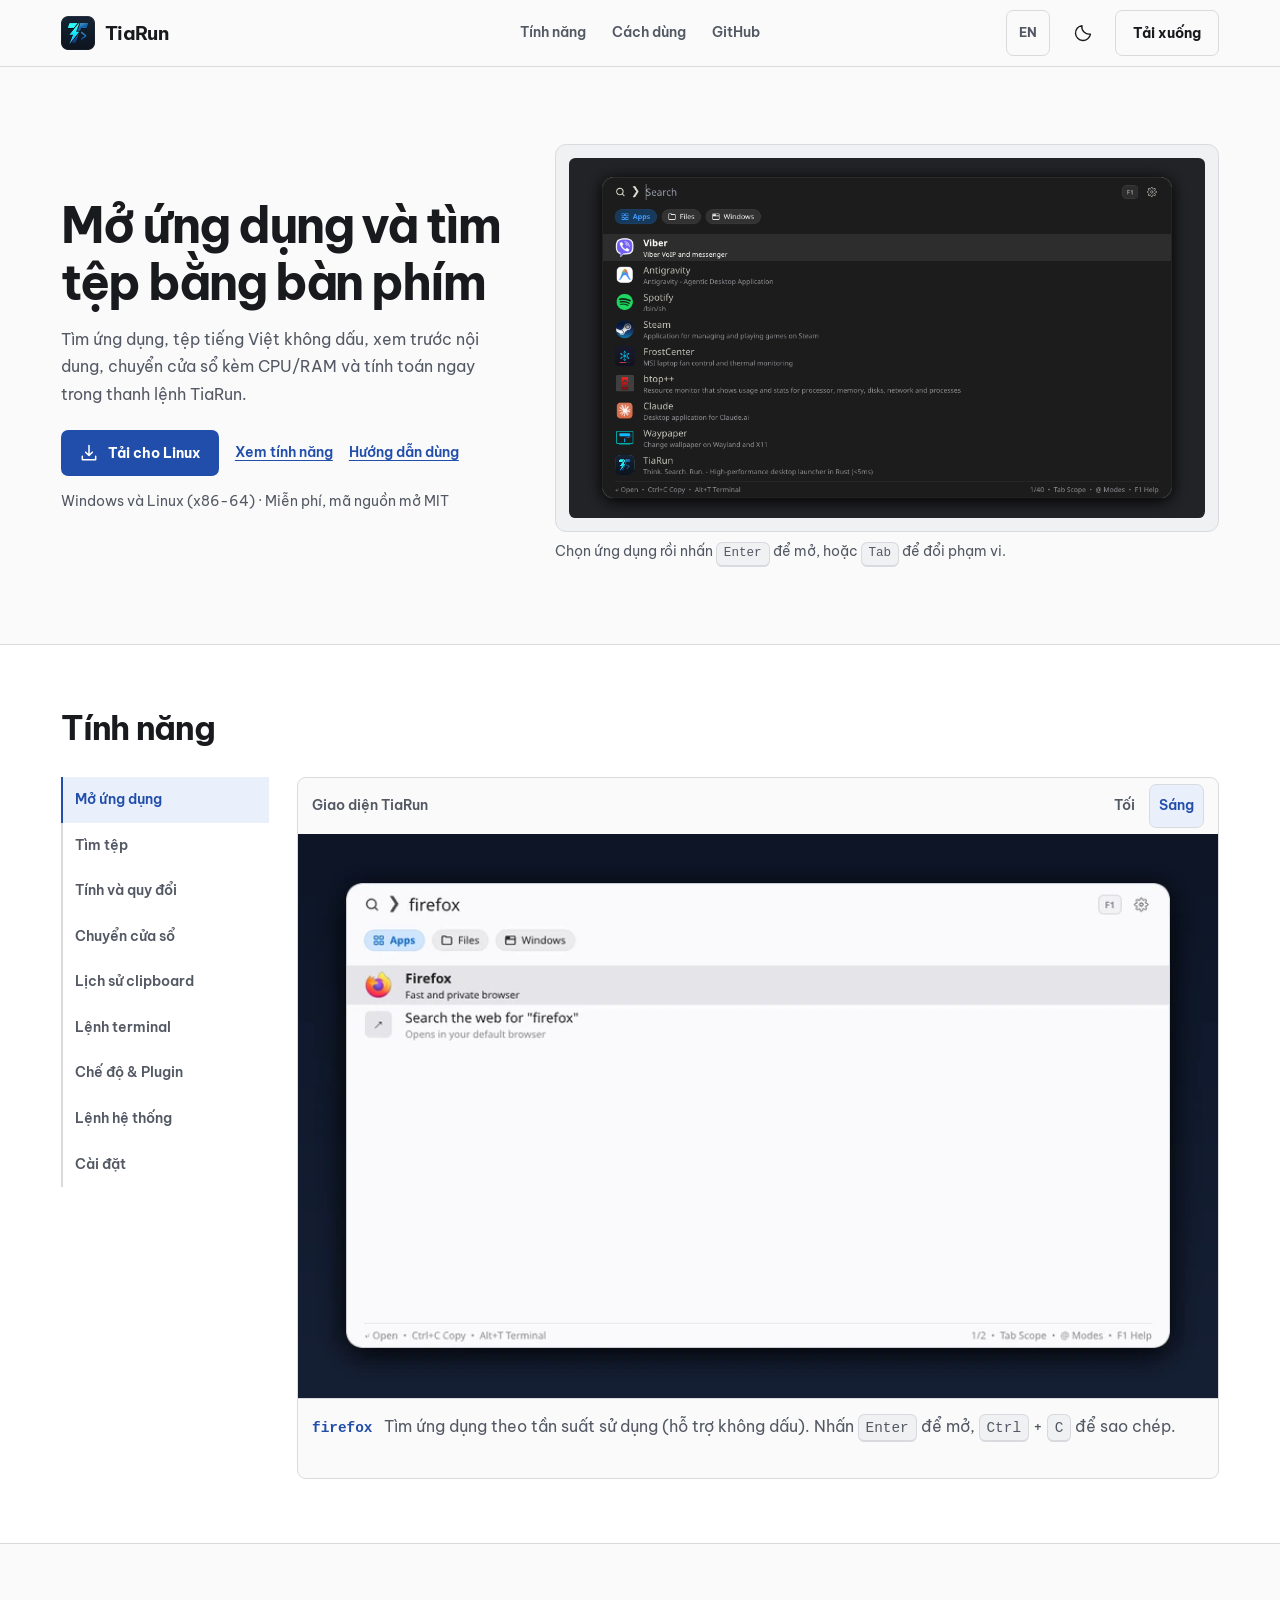
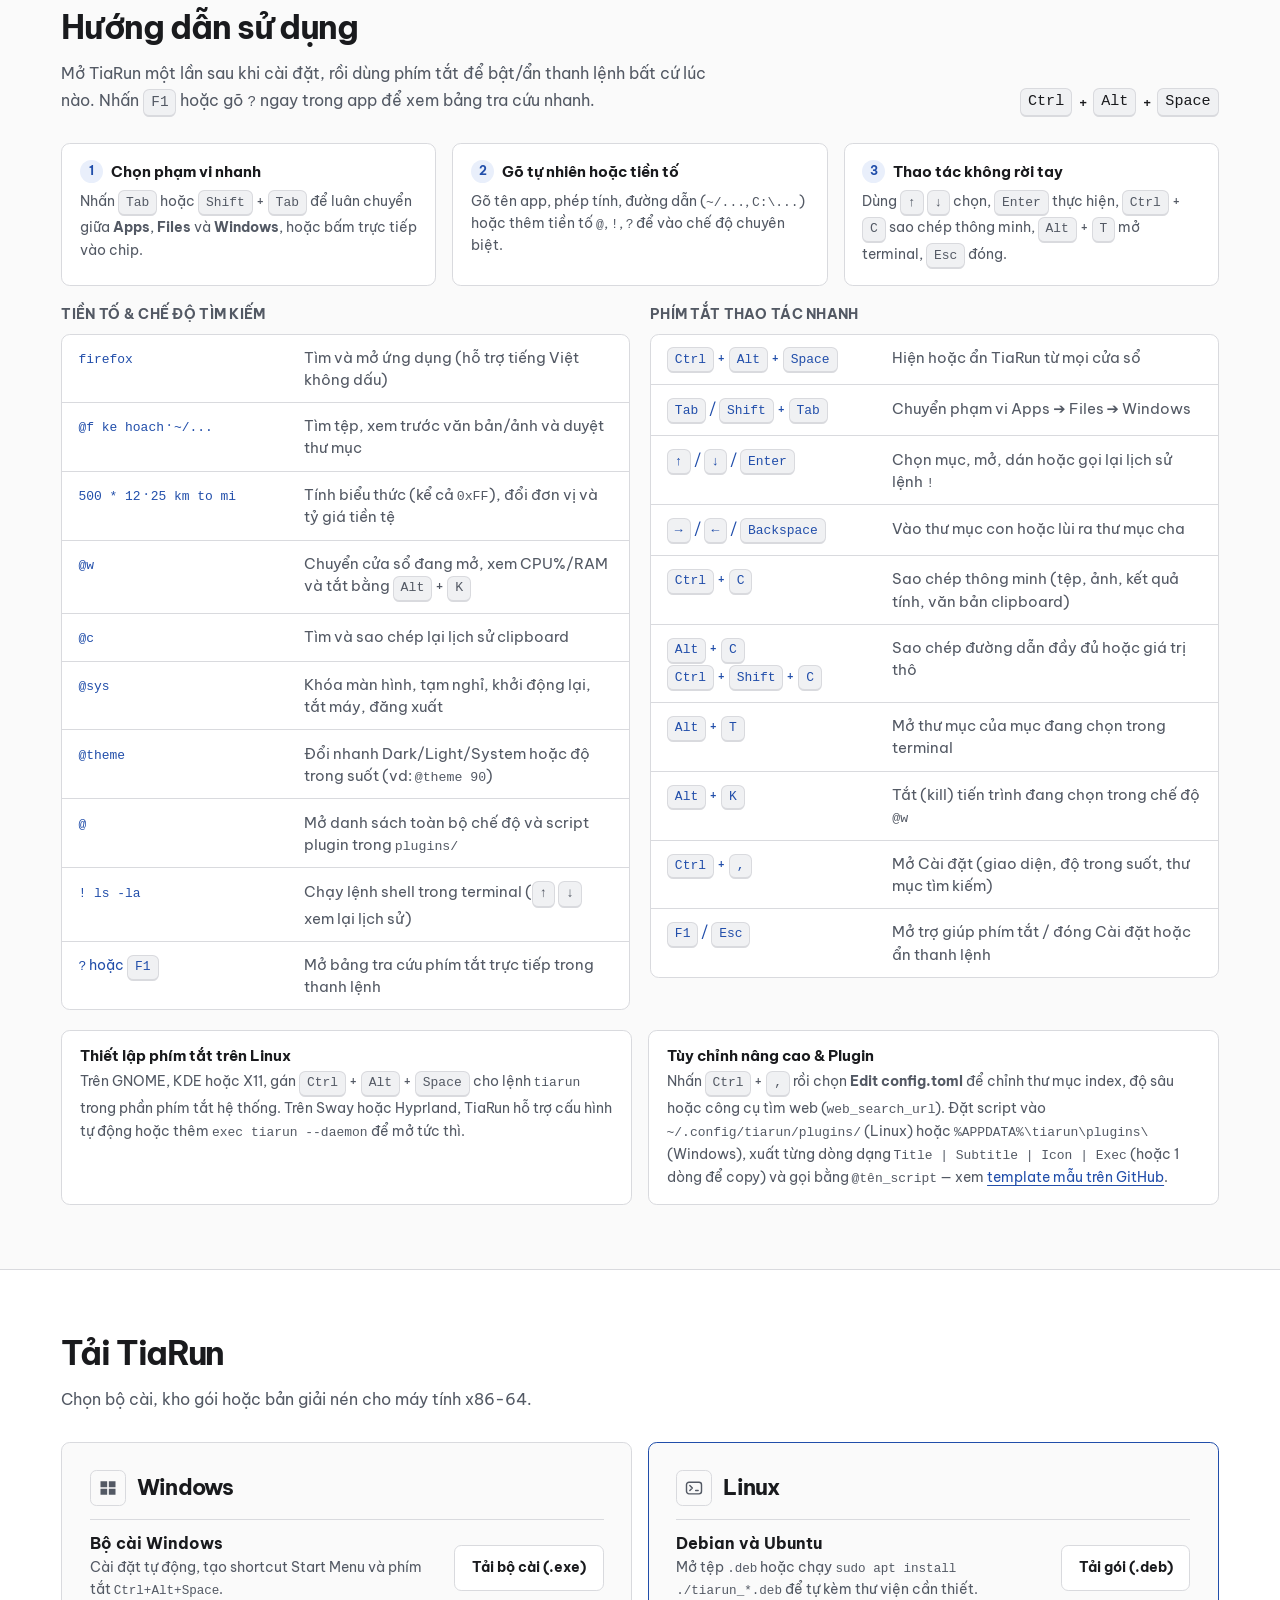
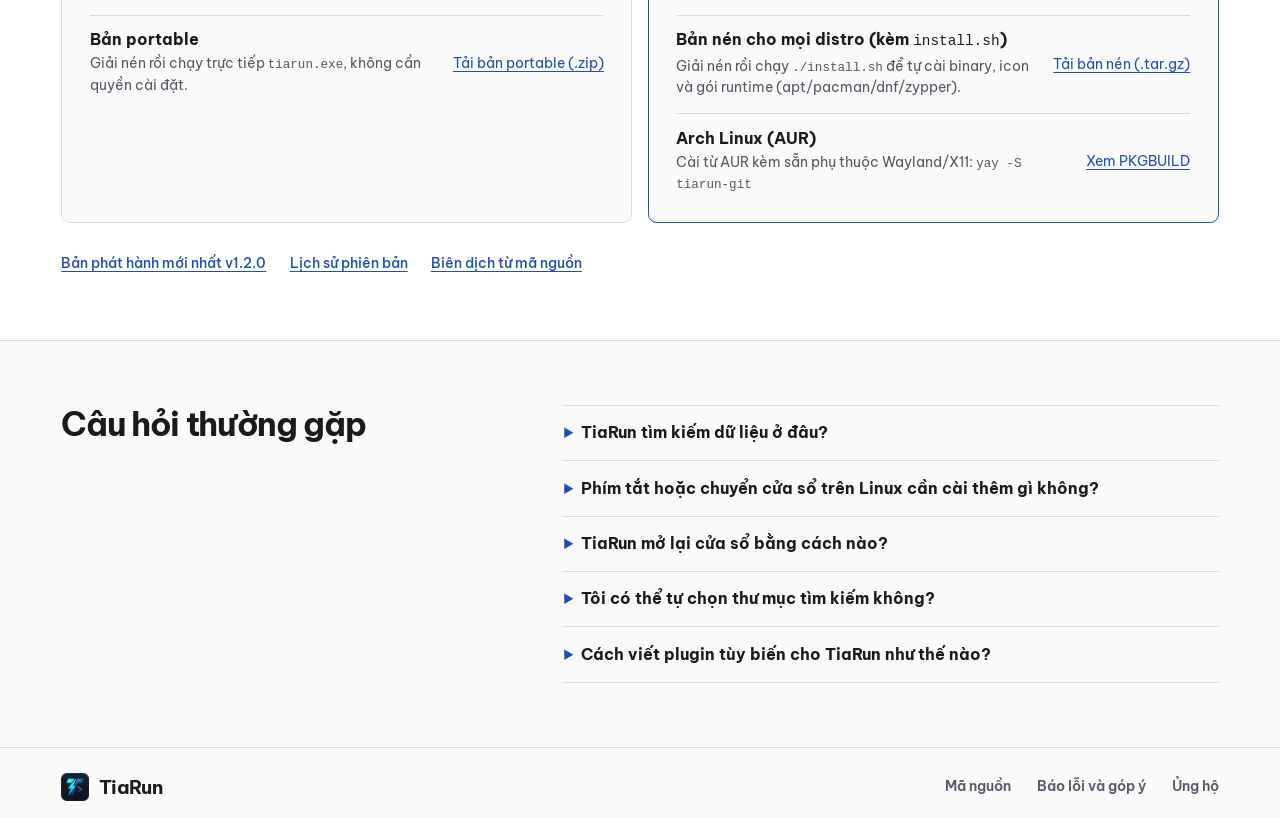
==== commit 9ce135f6: "docs: add plugin guide, templates, and web FAQ for custom scripts" ====
--- a/website/index.html
+++ b/website/index.html
@@ -89,6 +89,14 @@
                 "@type": "Answer",
                 "text": "Dùng Ctrl + , để mở cài đặt. Bạn cũng có thể đặt thư mục, độ sâu, công cụ tìm web và danh sách loại trừ trong tệp cấu hình TOML."
               }
+            },
+            {
+              "@type": "Question",
+              "name": "Cách viết plugin tùy biến cho TiaRun như thế nào?",
+              "acceptedAnswer": {
+                "@type": "Answer",
+                "text": "Đặt script thực thi vào ~/.config/tiarun/plugins/ (Linux) hoặc %APPDATA%\\tiarun\\plugins\\ (Windows, hỗ trợ .ps1, .bat, .cmd, .py, .exe), rồi gõ @ten_file trong thanh tìm kiếm. Script nhận từ khóa làm đối số đầu tiên và xuất từng dòng theo dạng Title để copy hoặc Title | Subtitle | Icon | Exec để chạy lệnh."
+              }
             }
           ]
         }
@@ -294,7 +302,7 @@
           </article>
           <article class="usage-note">
             <h3>Tùy chỉnh nâng cao &amp; Plugin</h3>
-            <p>Nhấn <kbd>Ctrl</kbd> + <kbd>,</kbd> rồi chọn <strong>Edit config.toml</strong> để chỉnh thư mục index, độ sâu hoặc công cụ tìm web (<code>web_search_url</code>). Đặt script thực thi vào <code>~/.config/tiarun/plugins/</code> để gọi bằng <code>@tên_script</code>.</p>
+            <p>Nhấn <kbd>Ctrl</kbd> + <kbd>,</kbd> rồi chọn <strong>Edit config.toml</strong> để chỉnh thư mục index, độ sâu hoặc công cụ tìm web (<code>web_search_url</code>). Đặt script vào <code>~/.config/tiarun/plugins/</code> (Linux) hoặc <code>%APPDATA%\tiarun\plugins\</code> (Windows), xuất từng dòng dạng <code>Title | Subtitle | Icon | Exec</code> (hoặc 1 dòng để copy) và gọi bằng <code>@tên_script</code> — xem <a class="text-link" href="https://github.com/hieunx1024/tiarun#plugins">template mẫu trên GitHub</a>.</p>
           </article>
         </div>
       </div>
@@ -395,6 +403,10 @@
           <details>
             <summary>Tôi có thể tự chọn thư mục tìm kiếm không?</summary>
             <p>Dùng <kbd>Ctrl</kbd> + <kbd>,</kbd> để mở cài đặt. Bạn cũng có thể đặt thư mục, độ sâu, công cụ tìm web và danh sách loại trừ trong <a href="https://github.com/hieunx1024/tiarun#configuration">tệp cấu hình TOML</a>.</p>
+          </details>
+          <details>
+            <summary>Cách viết plugin tùy biến cho TiaRun như thế nào?</summary>
+            <p>Đặt script vào <code>~/.config/tiarun/plugins/</code> (Linux, nhớ <code>chmod +x</code>) hoặc <code>%APPDATA%\tiarun\plugins\</code> (Windows, hỗ trợ <code>.ps1</code>, <code>.bat</code>, <code>.cmd</code>, <code>.py</code>, <code>.exe</code>), rồi gõ <code>@tên_file</code> trong TiaRun. Mỗi dòng in ra <code>stdout</code> theo chuẩn <code>Title</code> (bấm Enter để copy) hoặc <code>Title | Subtitle | Icon | Exec</code> (để chạy lệnh/mở URL). Xem <a href="https://github.com/hieunx1024/tiarun#plugins">hướng dẫn và template mẫu</a>.</p>
           </details>
         </div>
       </div>
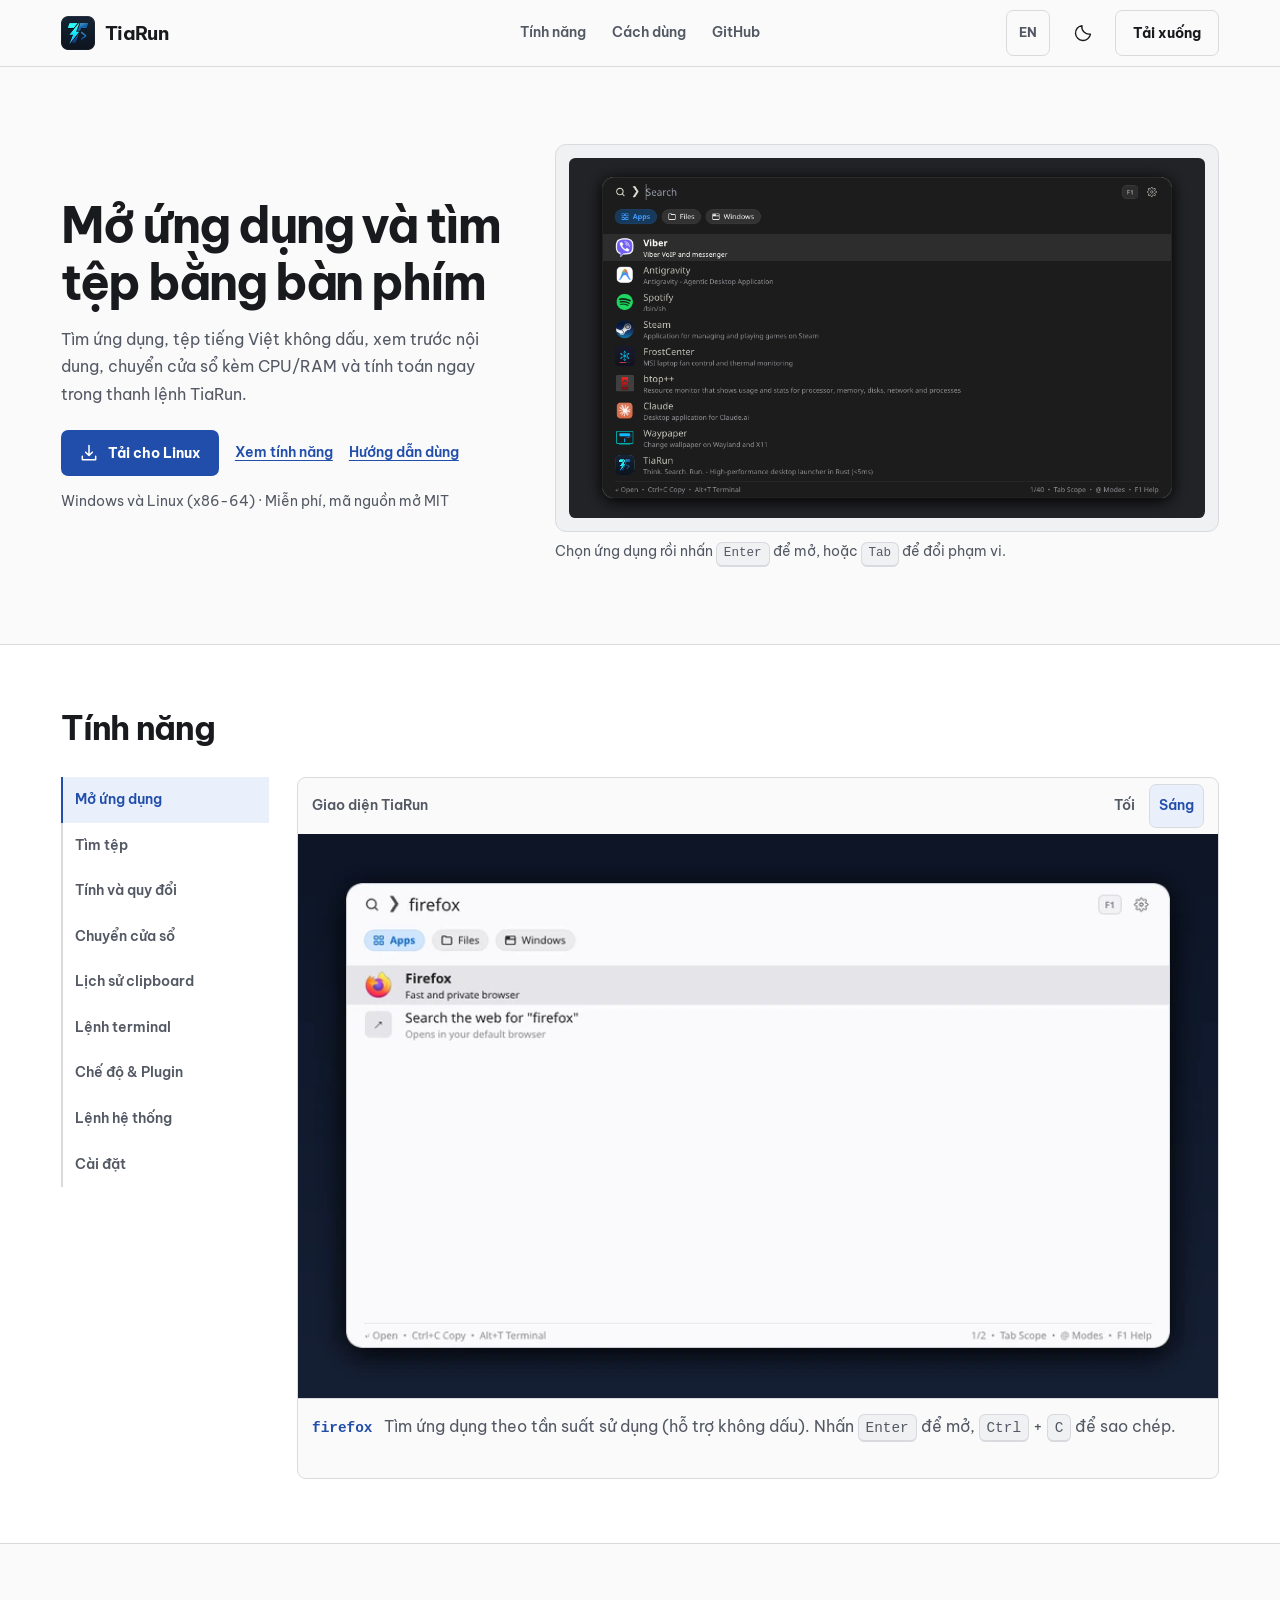
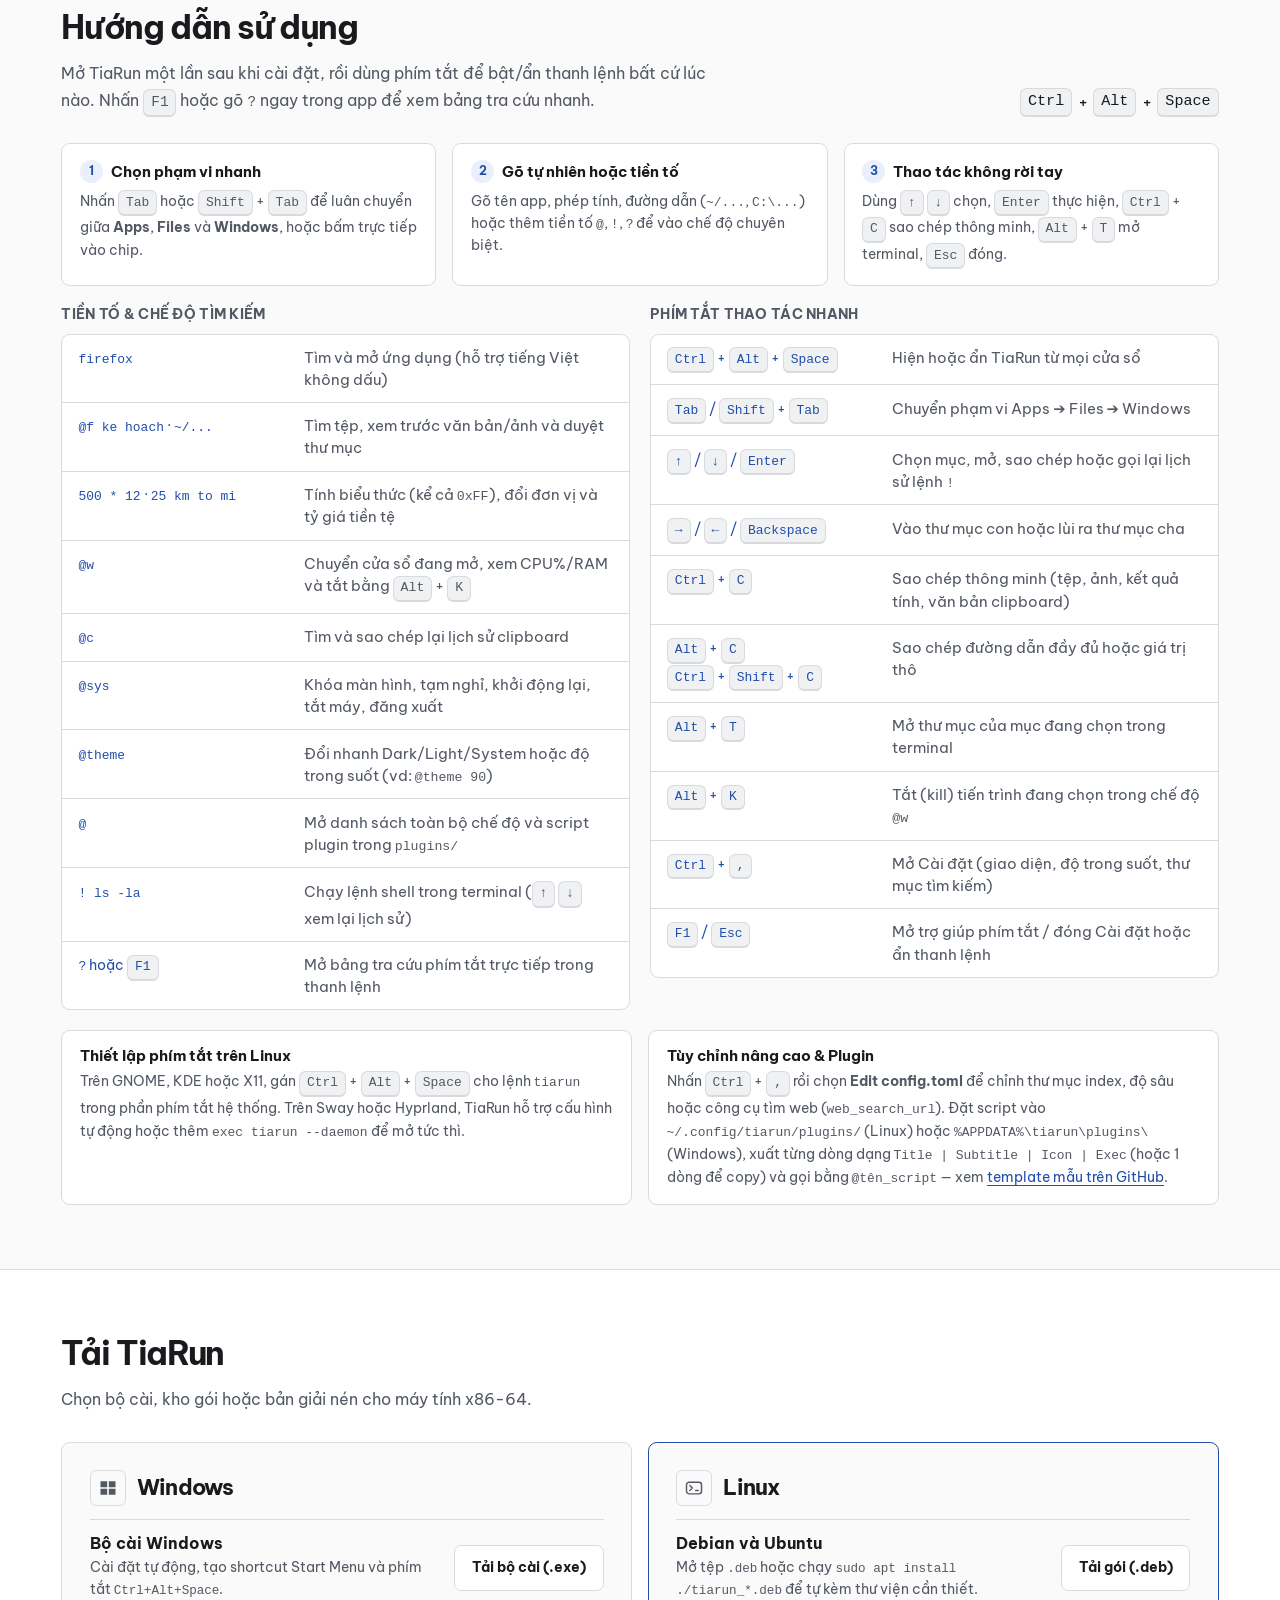
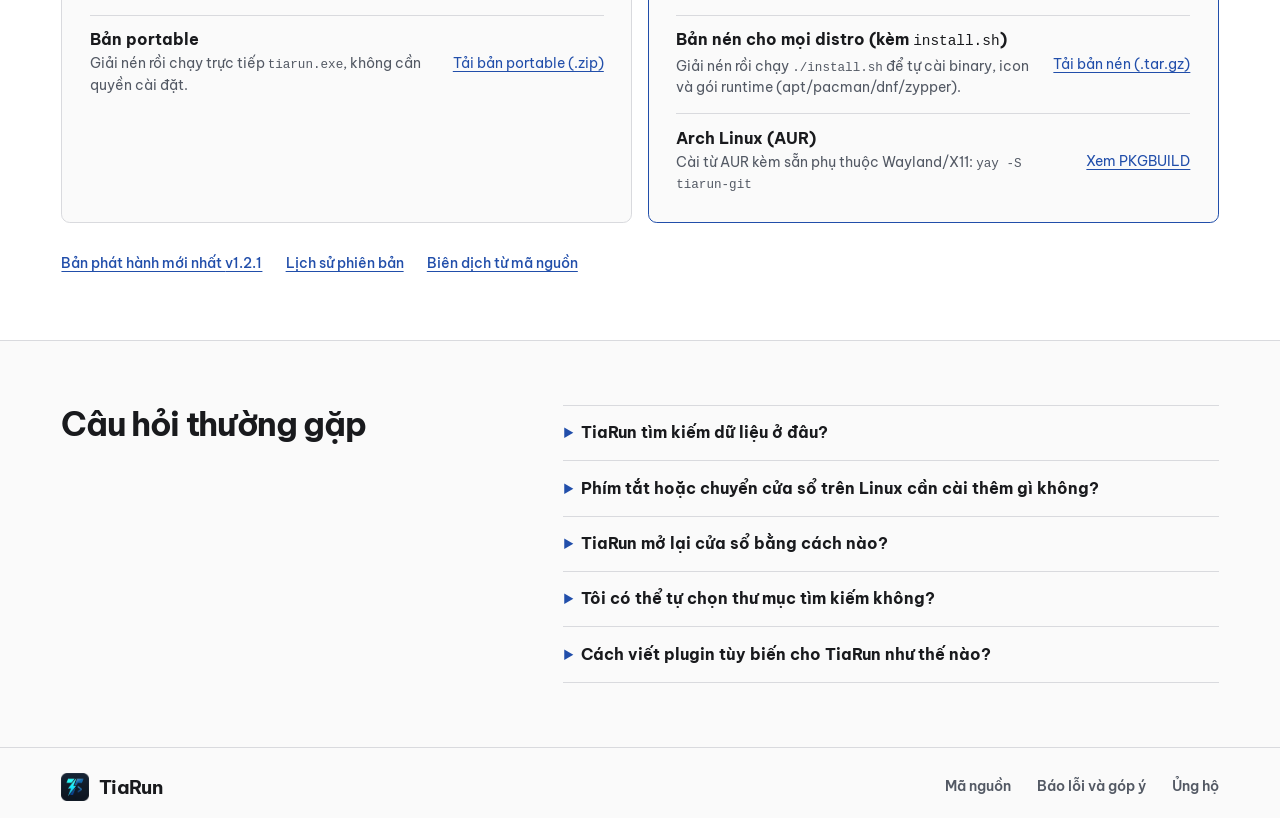
==== commit 30daa33c: "fix(ui): align clipboard copy hint, move cursor to end on initial query, and release v1.2.1" ====
--- a/website/index.html
+++ b/website/index.html
@@ -42,7 +42,7 @@
           "description": "Launcher điều khiển bằng bàn phím cho Windows và Linux, hỗ trợ tìm kiếm tiếng Việt không dấu, chuyển cửa sổ kèm CPU/RAM, lịch sử clipboard và lệnh shell.",
           "operatingSystem": ["Windows", "Linux"],
           "applicationCategory": "UtilitiesApplication",
-          "softwareVersion": "1.2.0",
+          "softwareVersion": "1.2.1",
           "isAccessibleForFree": true,
           "license": "https://opensource.org/licenses/MIT",
           "offers": { "@type": "Offer", "price": 0, "priceCurrency": "USD" },
@@ -283,7 +283,7 @@
             <dl class="commands" aria-label="Danh sách phím tắt">
               <div><dt><kbd>Ctrl</kbd> + <kbd>Alt</kbd> + <kbd>Space</kbd></dt><dd>Hiện hoặc ẩn TiaRun từ mọi cửa sổ</dd></div>
               <div><dt><kbd>Tab</kbd> / <kbd>Shift</kbd> + <kbd>Tab</kbd></dt><dd>Chuyển phạm vi Apps ➔ Files ➔ Windows</dd></div>
-              <div><dt><kbd>↑</kbd> / <kbd>↓</kbd> / <kbd>Enter</kbd></dt><dd>Chọn mục, mở, dán hoặc gọi lại lịch sử lệnh <code>!</code></dd></div>
+              <div><dt><kbd>↑</kbd> / <kbd>↓</kbd> / <kbd>Enter</kbd></dt><dd>Chọn mục, mở, sao chép hoặc gọi lại lịch sử lệnh <code>!</code></dd></div>
               <div><dt><kbd>→</kbd> / <kbd>←</kbd> / <kbd>Backspace</kbd></dt><dd>Vào thư mục con hoặc lùi ra thư mục cha</dd></div>
               <div><dt><kbd>Ctrl</kbd> + <kbd>C</kbd></dt><dd>Sao chép thông minh (tệp, ảnh, kết quả tính, văn bản clipboard)</dd></div>
               <div><dt><kbd>Alt</kbd> + <kbd>C</kbd><br><kbd>Ctrl</kbd> + <kbd>Shift</kbd> + <kbd>C</kbd></dt><dd>Sao chép đường dẫn đầy đủ hoặc giá trị thô</dd></div>
@@ -329,14 +329,14 @@
                   <h4>Bộ cài Windows</h4>
                   <p>Cài đặt tự động, tạo shortcut Start Menu và phím tắt <code>Ctrl+Alt+Space</code>.</p>
                 </div>
-                <a class="button secondary" data-package="exe" data-download-label="Tải bộ cài (.exe)" href="https://github.com/hieunx1024/tiarun/releases/download/v1.2.0/tiarun-setup.exe"><span>Tải bộ cài (.exe)</span><small hidden></small></a>
+                <a class="button secondary" data-package="exe" data-download-label="Tải bộ cài (.exe)" href="https://github.com/hieunx1024/tiarun/releases/download/v1.2.1/tiarun-setup.exe"><span>Tải bộ cài (.exe)</span><small hidden></small></a>
               </div>
               <div class="package">
                 <div>
                   <h4>Bản portable</h4>
                   <p>Giải nén rồi chạy trực tiếp <code>tiarun.exe</code>, không cần quyền cài đặt.</p>
                 </div>
-                <a class="text-link" data-package="zip" data-download-label="Tải bản portable (.zip)" href="https://github.com/hieunx1024/tiarun/releases/download/v1.2.0/tiarun-windows-x86_64.zip"><span>Tải bản portable (.zip)</span><small hidden></small></a>
+                <a class="text-link" data-package="zip" data-download-label="Tải bản portable (.zip)" href="https://github.com/hieunx1024/tiarun/releases/download/v1.2.1/tiarun-windows-x86_64.zip"><span>Tải bản portable (.zip)</span><small hidden></small></a>
               </div>
             </div>
           </article>
@@ -354,14 +354,14 @@
                   <h4>Debian và Ubuntu</h4>
                   <p>Mở tệp <code>.deb</code> hoặc chạy <code>sudo apt install ./tiarun_*.deb</code> để tự kèm thư viện cần thiết.</p>
                 </div>
-                <a class="button secondary" data-package="deb" data-download-label="Tải gói (.deb)" href="https://github.com/hieunx1024/tiarun/releases/download/v1.2.0/tiarun_1.2.0_amd64.deb"><span>Tải gói (.deb)</span><small hidden></small></a>
+                <a class="button secondary" data-package="deb" data-download-label="Tải gói (.deb)" href="https://github.com/hieunx1024/tiarun/releases/download/v1.2.1/tiarun_1.2.1_amd64.deb"><span>Tải gói (.deb)</span><small hidden></small></a>
               </div>
               <div class="package">
                 <div>
                   <h4>Bản nén cho mọi distro (kèm <code>install.sh</code>)</h4>
                   <p>Giải nén rồi chạy <code>./install.sh</code> để tự cài binary, icon và gói runtime (apt/pacman/dnf/zypper).</p>
                 </div>
-                <a class="text-link" data-package="tar" data-download-label="Tải bản nén (.tar.gz)" href="https://github.com/hieunx1024/tiarun/releases/download/v1.2.0/tiarun-linux-x86_64.tar.gz"><span>Tải bản nén (.tar.gz)</span><small hidden></small></a>
+                <a class="text-link" data-package="tar" data-download-label="Tải bản nén (.tar.gz)" href="https://github.com/hieunx1024/tiarun/releases/download/v1.2.1/tiarun-linux-x86_64.tar.gz"><span>Tải bản nén (.tar.gz)</span><small hidden></small></a>
               </div>
               <div class="package">
                 <div>
@@ -375,7 +375,7 @@
         </div>
 
         <div class="release-links">
-          <a class="text-link" id="release-link" href="https://github.com/hieunx1024/tiarun/releases/tag/v1.2.0">Bản phát hành mới nhất <span id="release-version">v1.2.0</span></a>
+          <a class="text-link" id="release-link" href="https://github.com/hieunx1024/tiarun/releases/tag/v1.2.1">Bản phát hành mới nhất <span id="release-version">v1.2.1</span></a>
           <a class="text-link" href="https://github.com/hieunx1024/tiarun/releases">Lịch sử phiên bản</a>
           <a class="text-link" href="https://github.com/hieunx1024/tiarun#build-from-source">Biên dịch từ mã nguồn</a>
         </div>
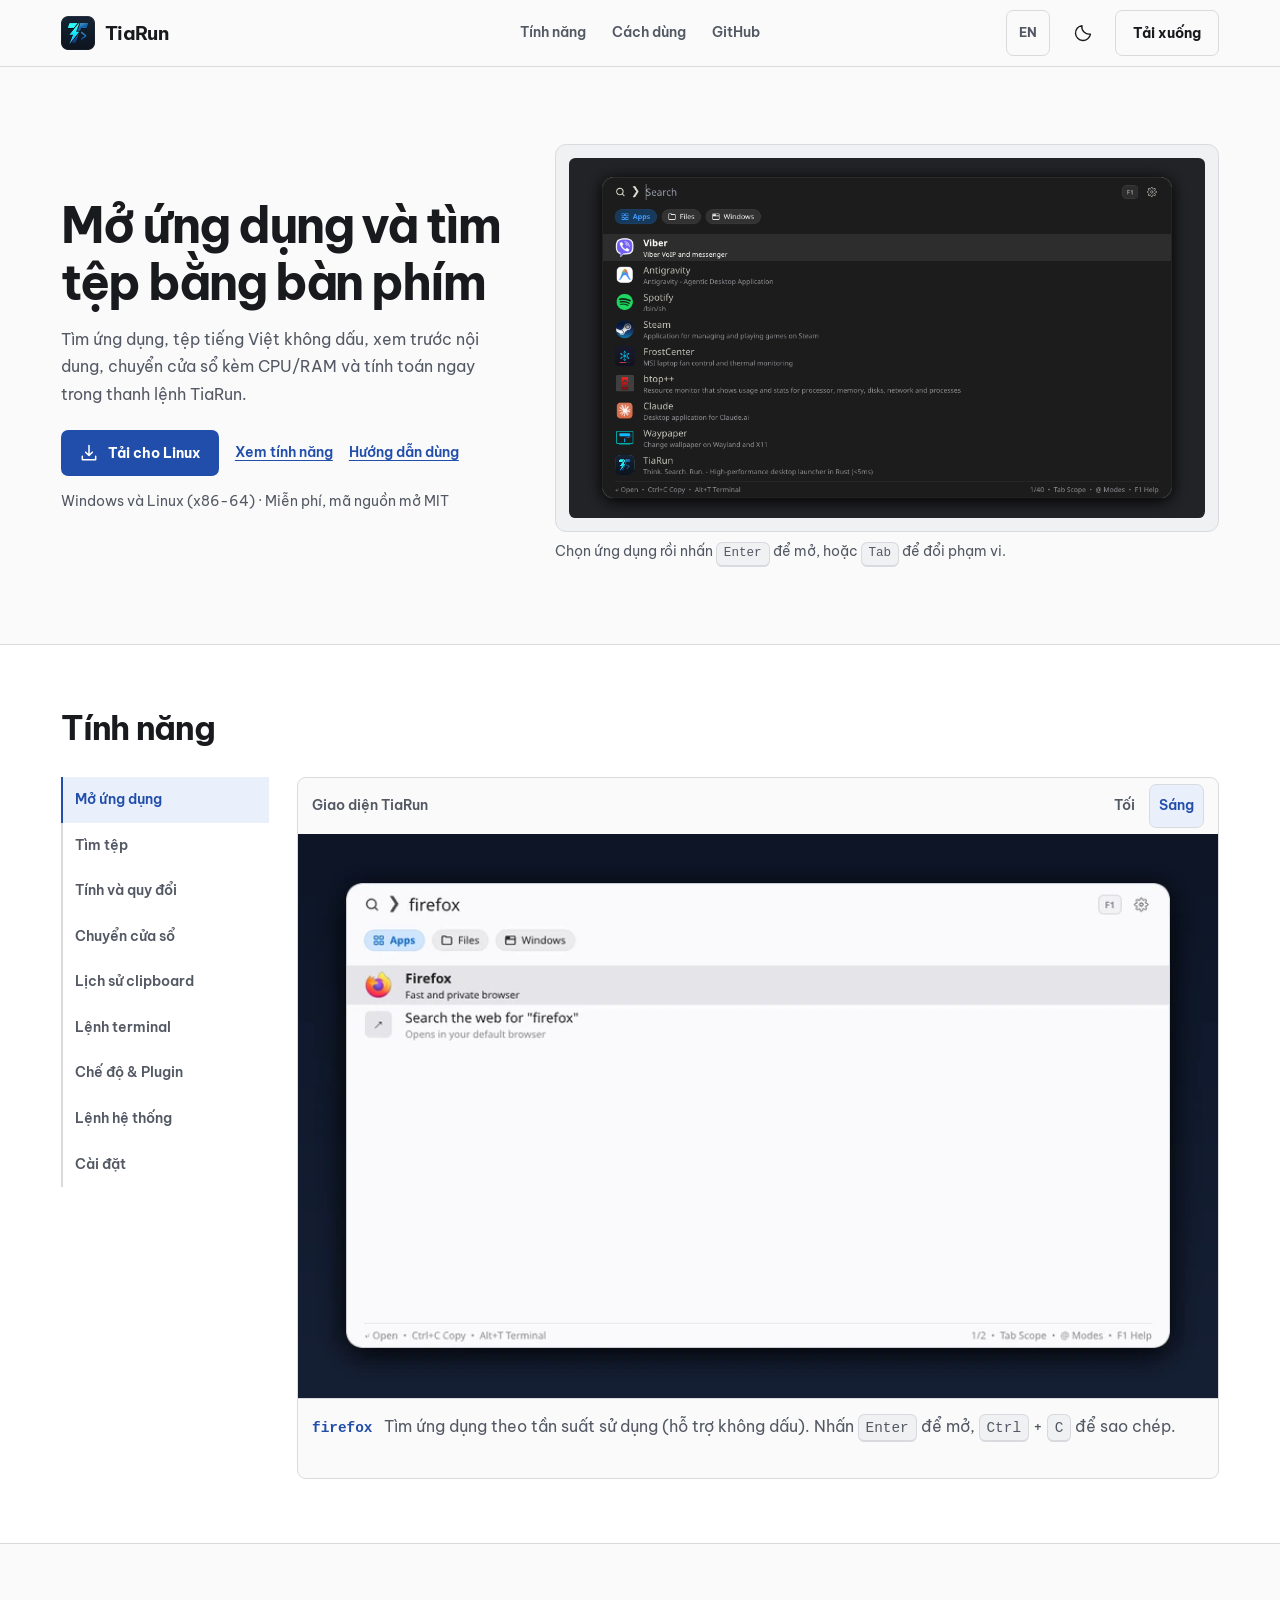
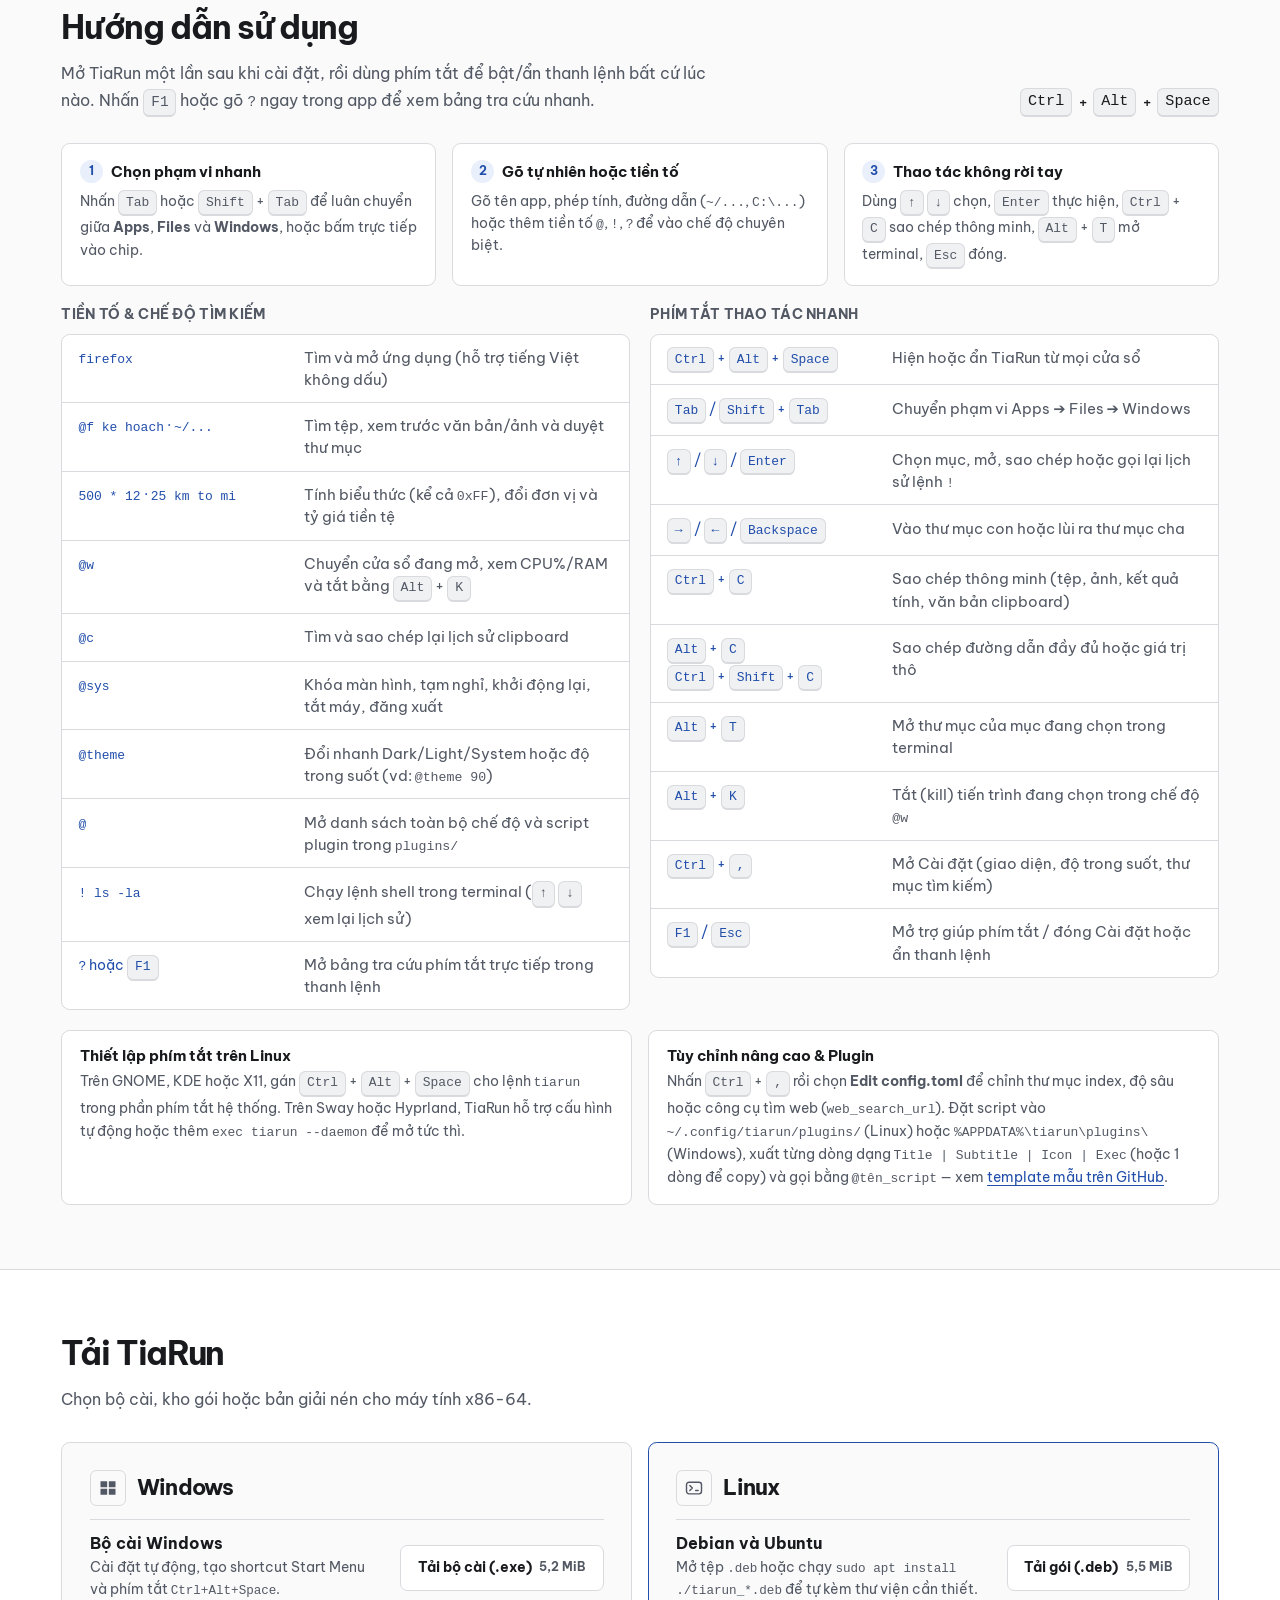
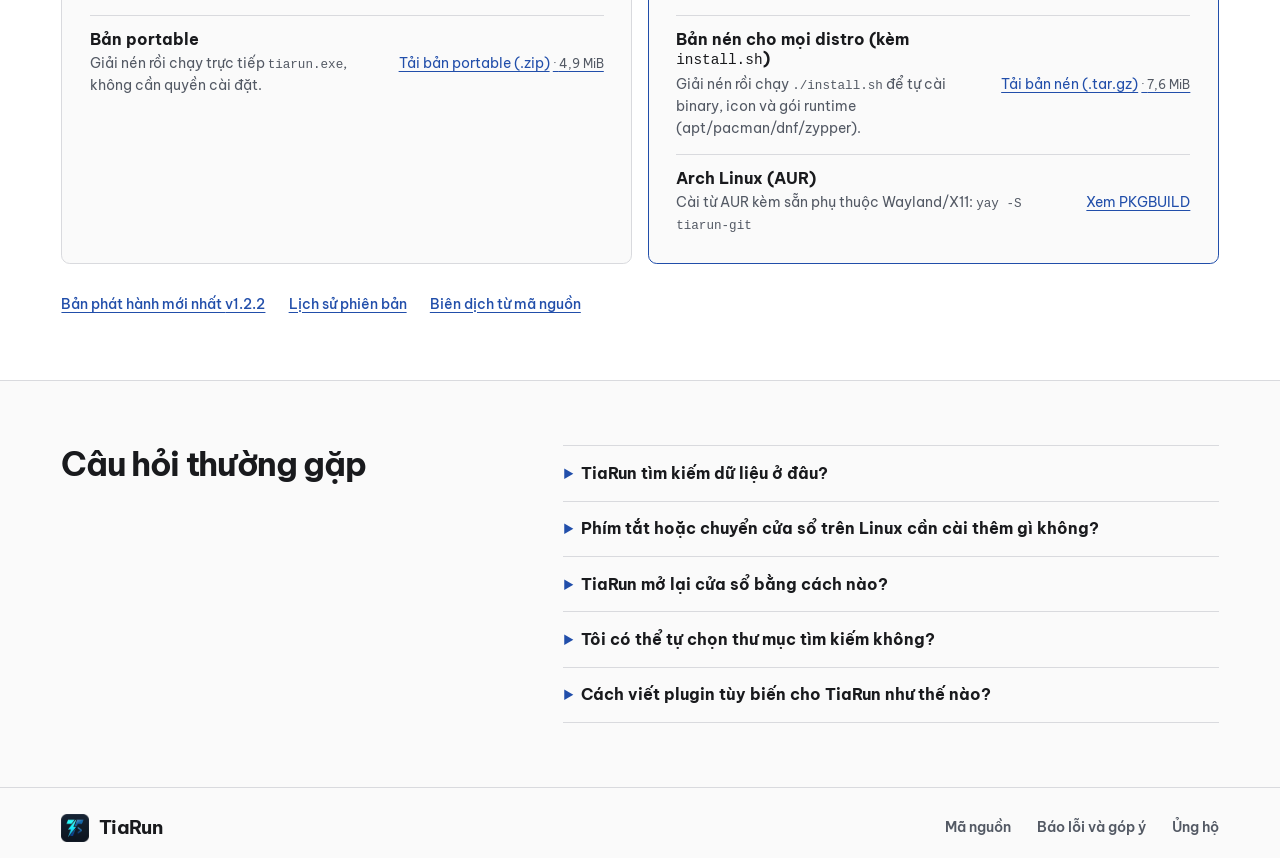
==== commit f1866b48: "chore(website): sync release v1.2.2" ====
--- a/website/index.html
+++ b/website/index.html
@@ -42,7 +42,7 @@
           "description": "Launcher điều khiển bằng bàn phím cho Windows và Linux, hỗ trợ tìm kiếm tiếng Việt không dấu, chuyển cửa sổ kèm CPU/RAM, lịch sử clipboard và lệnh shell.",
           "operatingSystem": ["Windows", "Linux"],
           "applicationCategory": "UtilitiesApplication",
-          "softwareVersion": "1.2.1",
+          "softwareVersion": "1.2.2",
           "isAccessibleForFree": true,
           "license": "https://opensource.org/licenses/MIT",
           "offers": { "@type": "Offer", "price": 0, "priceCurrency": "USD" },
@@ -329,14 +329,14 @@
                   <h4>Bộ cài Windows</h4>
                   <p>Cài đặt tự động, tạo shortcut Start Menu và phím tắt <code>Ctrl+Alt+Space</code>.</p>
                 </div>
-                <a class="button secondary" data-package="exe" data-download-label="Tải bộ cài (.exe)" href="https://github.com/hieunx1024/tiarun/releases/download/v1.2.1/tiarun-setup.exe"><span>Tải bộ cài (.exe)</span><small hidden></small></a>
+                <a class="button secondary" data-package="exe" data-download-label="Tải bộ cài (.exe)" href="https://github.com/hieunx1024/tiarun/releases/download/v1.2.2/tiarun-setup.exe"><span>Tải bộ cài (.exe)</span><small>5,2 MiB</small></a>
               </div>
               <div class="package">
                 <div>
                   <h4>Bản portable</h4>
                   <p>Giải nén rồi chạy trực tiếp <code>tiarun.exe</code>, không cần quyền cài đặt.</p>
                 </div>
-                <a class="text-link" data-package="zip" data-download-label="Tải bản portable (.zip)" href="https://github.com/hieunx1024/tiarun/releases/download/v1.2.1/tiarun-windows-x86_64.zip"><span>Tải bản portable (.zip)</span><small hidden></small></a>
+                <a class="text-link" data-package="zip" data-download-label="Tải bản portable (.zip)" href="https://github.com/hieunx1024/tiarun/releases/download/v1.2.2/tiarun-windows-x86_64.zip"><span>Tải bản portable (.zip)</span><small>4,9 MiB</small></a>
               </div>
             </div>
           </article>
@@ -354,14 +354,14 @@
                   <h4>Debian và Ubuntu</h4>
                   <p>Mở tệp <code>.deb</code> hoặc chạy <code>sudo apt install ./tiarun_*.deb</code> để tự kèm thư viện cần thiết.</p>
                 </div>
-                <a class="button secondary" data-package="deb" data-download-label="Tải gói (.deb)" href="https://github.com/hieunx1024/tiarun/releases/download/v1.2.1/tiarun_1.2.1_amd64.deb"><span>Tải gói (.deb)</span><small hidden></small></a>
+                <a class="button secondary" data-package="deb" data-download-label="Tải gói (.deb)" href="https://github.com/hieunx1024/tiarun/releases/download/v1.2.2/tiarun_1.2.2_amd64.deb"><span>Tải gói (.deb)</span><small>5,5 MiB</small></a>
               </div>
               <div class="package">
                 <div>
                   <h4>Bản nén cho mọi distro (kèm <code>install.sh</code>)</h4>
                   <p>Giải nén rồi chạy <code>./install.sh</code> để tự cài binary, icon và gói runtime (apt/pacman/dnf/zypper).</p>
                 </div>
-                <a class="text-link" data-package="tar" data-download-label="Tải bản nén (.tar.gz)" href="https://github.com/hieunx1024/tiarun/releases/download/v1.2.1/tiarun-linux-x86_64.tar.gz"><span>Tải bản nén (.tar.gz)</span><small hidden></small></a>
+                <a class="text-link" data-package="tar" data-download-label="Tải bản nén (.tar.gz)" href="https://github.com/hieunx1024/tiarun/releases/download/v1.2.2/tiarun-linux-x86_64.tar.gz"><span>Tải bản nén (.tar.gz)</span><small>7,6 MiB</small></a>
               </div>
               <div class="package">
                 <div>
@@ -375,7 +375,7 @@
         </div>
 
         <div class="release-links">
-          <a class="text-link" id="release-link" href="https://github.com/hieunx1024/tiarun/releases/tag/v1.2.1">Bản phát hành mới nhất <span id="release-version">v1.2.1</span></a>
+          <a class="text-link" id="release-link" href="https://github.com/hieunx1024/tiarun/releases/tag/v1.2.2">Bản phát hành mới nhất <span id="release-version">v1.2.2</span></a>
           <a class="text-link" href="https://github.com/hieunx1024/tiarun/releases">Lịch sử phiên bản</a>
           <a class="text-link" href="https://github.com/hieunx1024/tiarun#build-from-source">Biên dịch từ mã nguồn</a>
         </div>
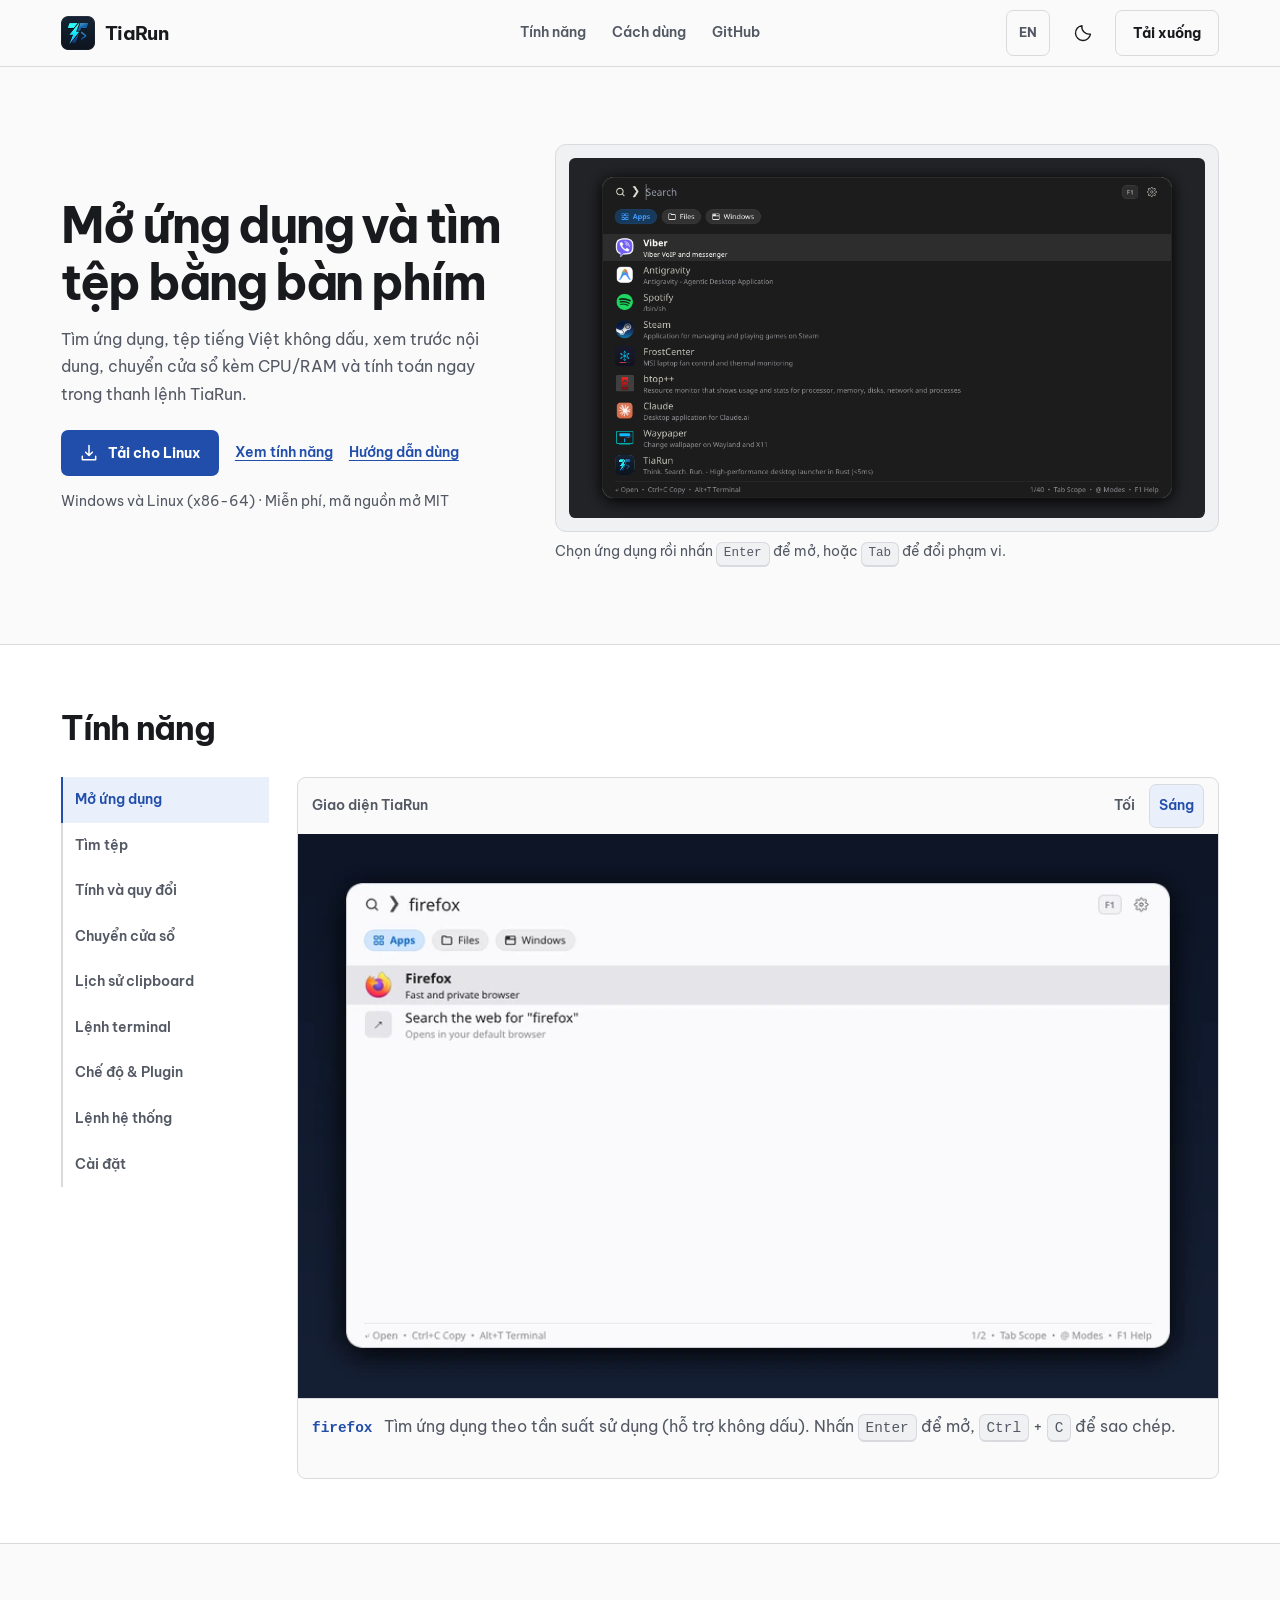
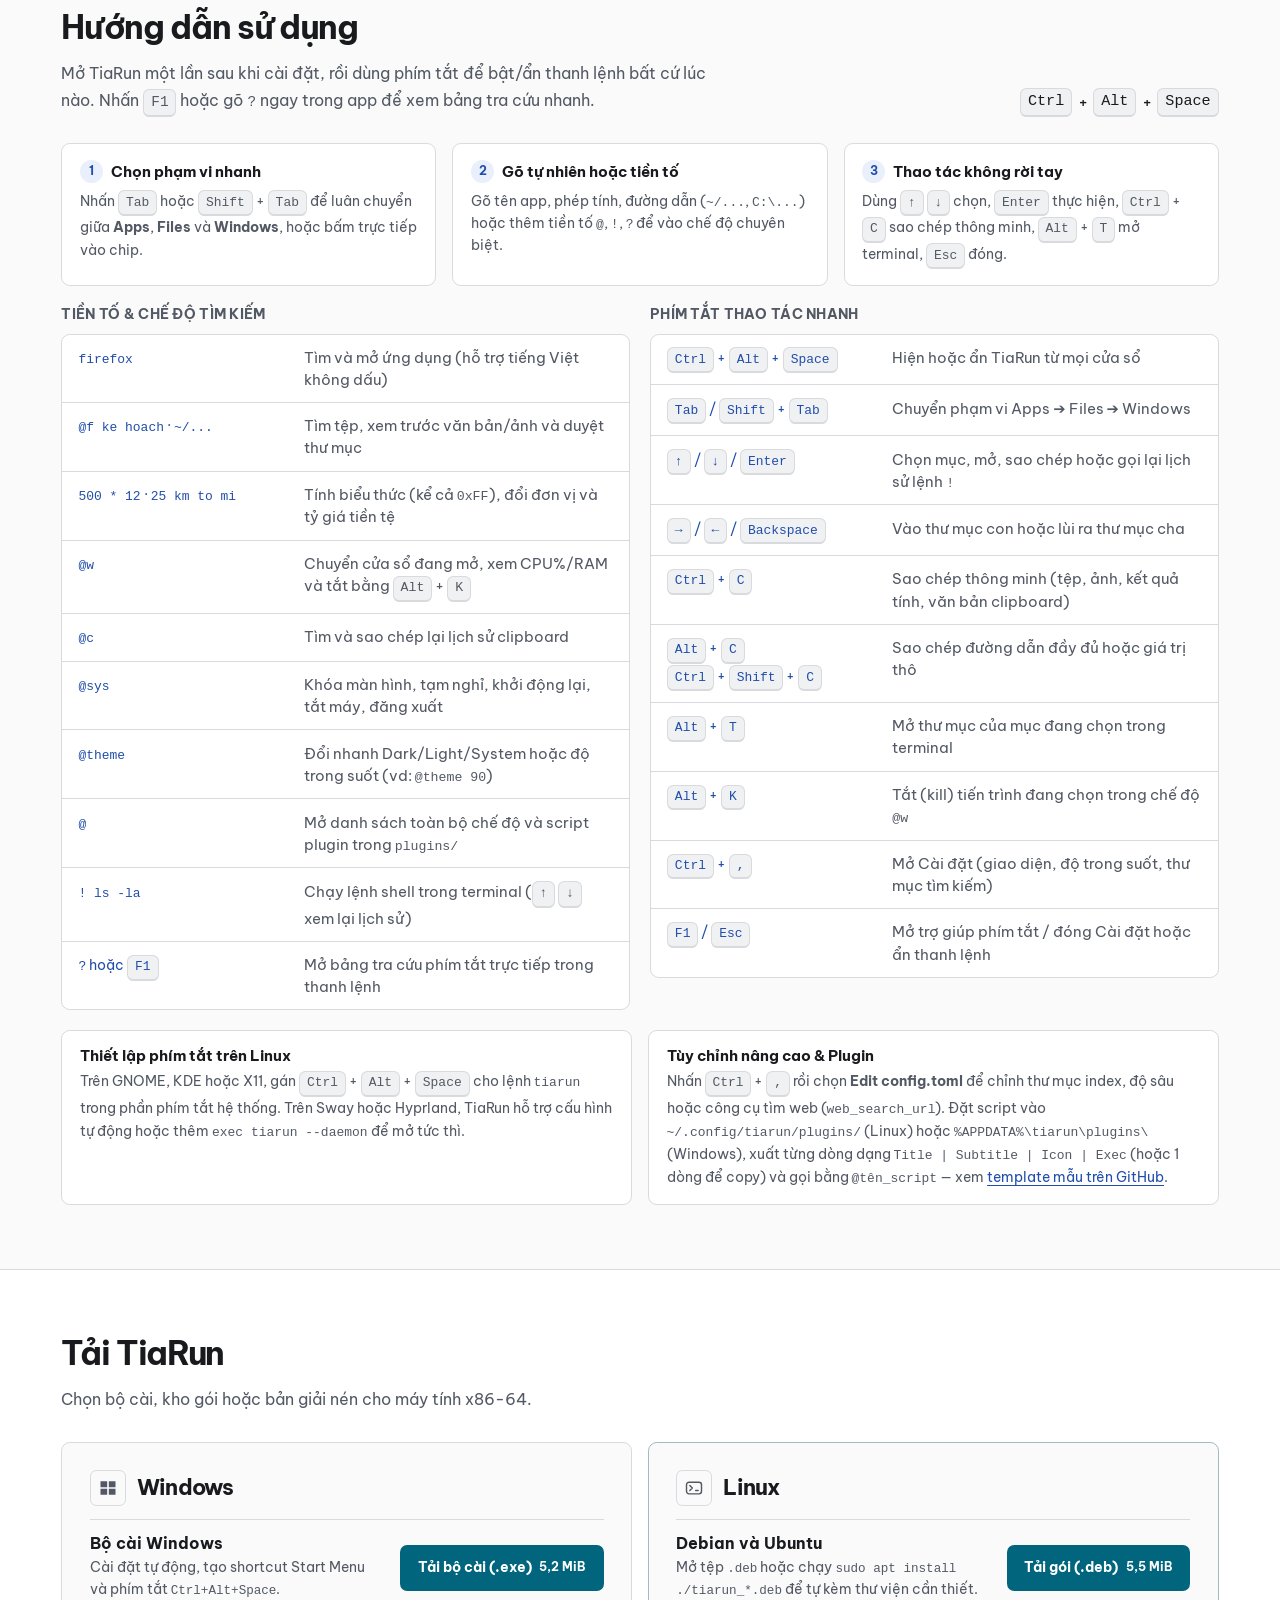
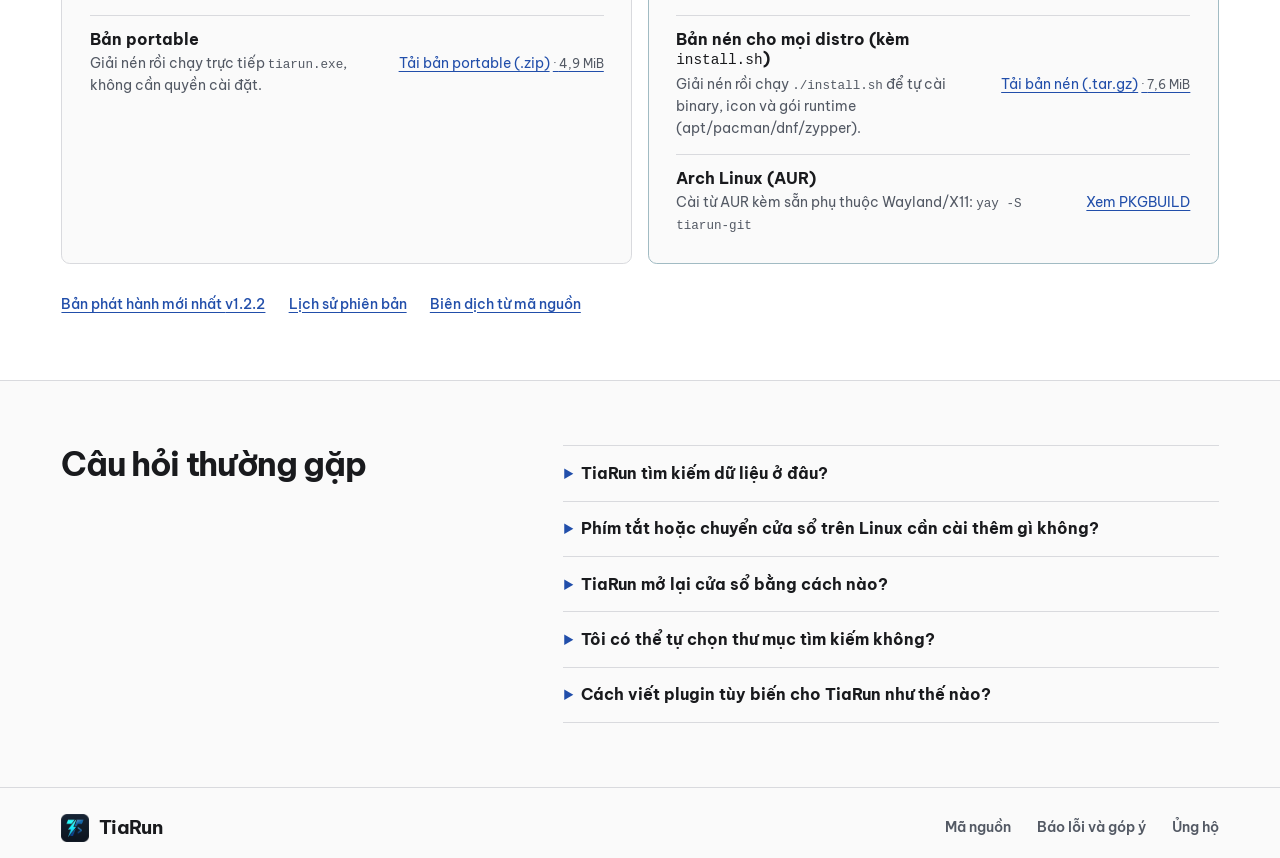
==== commit 2e543761: "feat(website): integrate MBBank VietQR for donations" ====
--- a/website/index.html
+++ b/website/index.html
@@ -29,7 +29,7 @@
   <link rel="preconnect" href="https://fonts.googleapis.com">
   <link rel="preconnect" href="https://fonts.gstatic.com" crossorigin>
   <link href="https://fonts.googleapis.com/css2?family=Be+Vietnam+Pro:wght@400;500;600;700&display=swap" rel="stylesheet">
-  <link rel="stylesheet" href="style.css?v=7">
+  <link rel="stylesheet" href="style.css?v=8">
   <script src="app.js?v=3" defer></script>
   <script type="application/ld+json">
     {
@@ -434,10 +434,12 @@
     </div>
     <p>Bạn có thể góp phần duy trì dự án qua VietQR, GitHub Sponsors hoặc Ko-fi.</p>
     <div class="donate-bank">
-      <img src="assets/vietqr.png" alt="Mã VietQR ủng hộ tác giả TiaRun" width="132" height="132" loading="lazy">
+      <div class="donate-qr">
+        <img src="assets/vietqr.png?v=2" alt="Mã VietQR MBBank để ủng hộ TiaRun" width="730" height="1599" loading="lazy">
+      </div>
       <dl>
         <dt>Ngân hàng</dt><dd>MBBank (Quân Đội)</dd>
-        <dt>Số tài khoản</dt><dd><code>TIARUN</code></dd>
+        <dt>Số tài khoản</dt><dd><code>13380967393573</code></dd>
         <dt>Chủ tài khoản</dt><dd>NGUYEN XUAN HIEU</dd>
       </dl>
     </div>
--- a/website/style.css
+++ b/website/style.css
@@ -462,6 +462,20 @@
 .commands dt { color: var(--accent); font-size: 0.9rem; }
 .commands dd { color: var(--muted); font-size: 0.92rem; line-height: 1.5; }
 
+.download-section {
+  --download-button-bg: #60dafa;
+  --download-button-hover: #82e5ff;
+  --download-button-text: #0d1419;
+  --download-card-highlight: #3d5963;
+}
+
+[data-theme="light"] .download-section {
+  --download-button-bg: #00657d;
+  --download-button-hover: #00536a;
+  --download-button-text: #ffffff;
+  --download-card-highlight: #a1bbc3;
+}
+
 .downloads-grid {
   display: grid;
   grid-template-columns: repeat(2, minmax(0, 1fr));
@@ -478,7 +492,7 @@
   background: var(--page);
 }
 
-.download-card.is-current-platform, .download-card:target { border-color: var(--accent); }
+.download-card.is-current-platform, .download-card:target { border-color: var(--download-card-highlight); }
 .platform-icon {
   display: grid;
   place-items: center;
@@ -508,8 +522,18 @@
 .package p { margin-top: 0.25rem; font-size: 0.875rem; line-height: 1.55; }
 .package a { justify-self: start; font-size: 0.875rem; }
 .package .text-link { padding-block: 0.65rem; }
-.package .button { flex-wrap: wrap; gap: 0.25rem; }
+.package .button {
+  flex-wrap: wrap;
+  gap: 0.25rem;
+  border-color: transparent;
+  background: var(--download-button-bg);
+  color: var(--download-button-text);
+}
+
+.package .button:hover { background: var(--download-button-hover); }
+.package .button:focus-visible { outline-color: var(--download-button-bg); }
 .package small { margin-inline-start: 0.2rem; color: var(--muted); font-size: 0.78rem; white-space: nowrap; }
+.package .button small { color: inherit; }
 .package .text-link small::before { content: "· "; }
 .release-links { gap: 0.5rem 1.45rem; font-weight: 500; font-size: 0.875rem; }
 
@@ -557,7 +581,26 @@
   background: var(--page);
 }
 
-.donate-bank img { border-radius: 0.35rem; }
+.donate-qr {
+  /* Show the QR panel within the original bank image. */
+  position: relative;
+  width: min(14rem, 100%);
+  aspect-ratio: 536 / 600;
+  margin-inline: auto;
+  overflow: hidden;
+  border-radius: 0.35rem;
+}
+
+.donate-qr img {
+  position: absolute;
+  top: calc(-100% * 366 / 600);
+  left: calc(-100% * 97 / 536);
+  width: calc(100% * 730 / 536);
+  max-width: none;
+  height: auto;
+}
+
+.donate-bank dl { flex: 1 1 10rem; }
 .donate-bank dt { color: var(--muted); font-size: 0.875rem; }
 .donate-bank dd { margin-bottom: 0.35rem; font-weight: 700; }
 
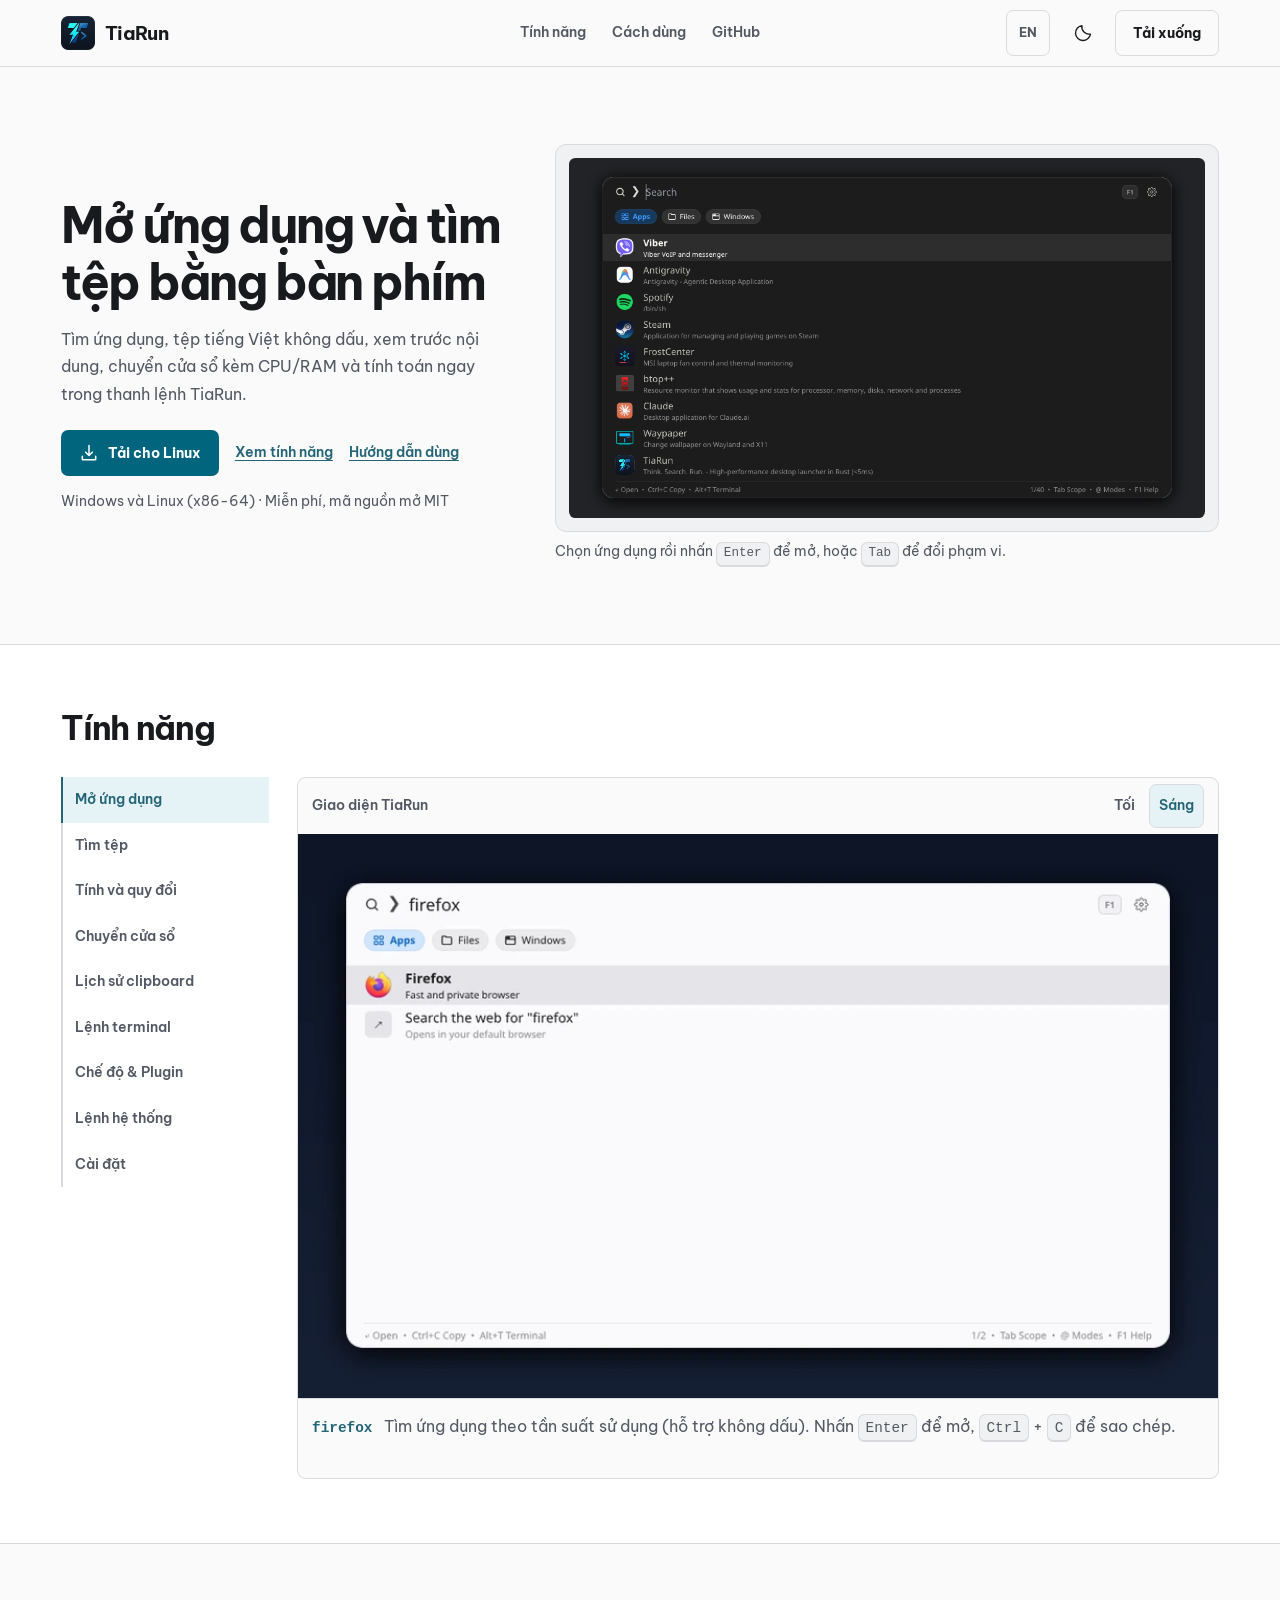
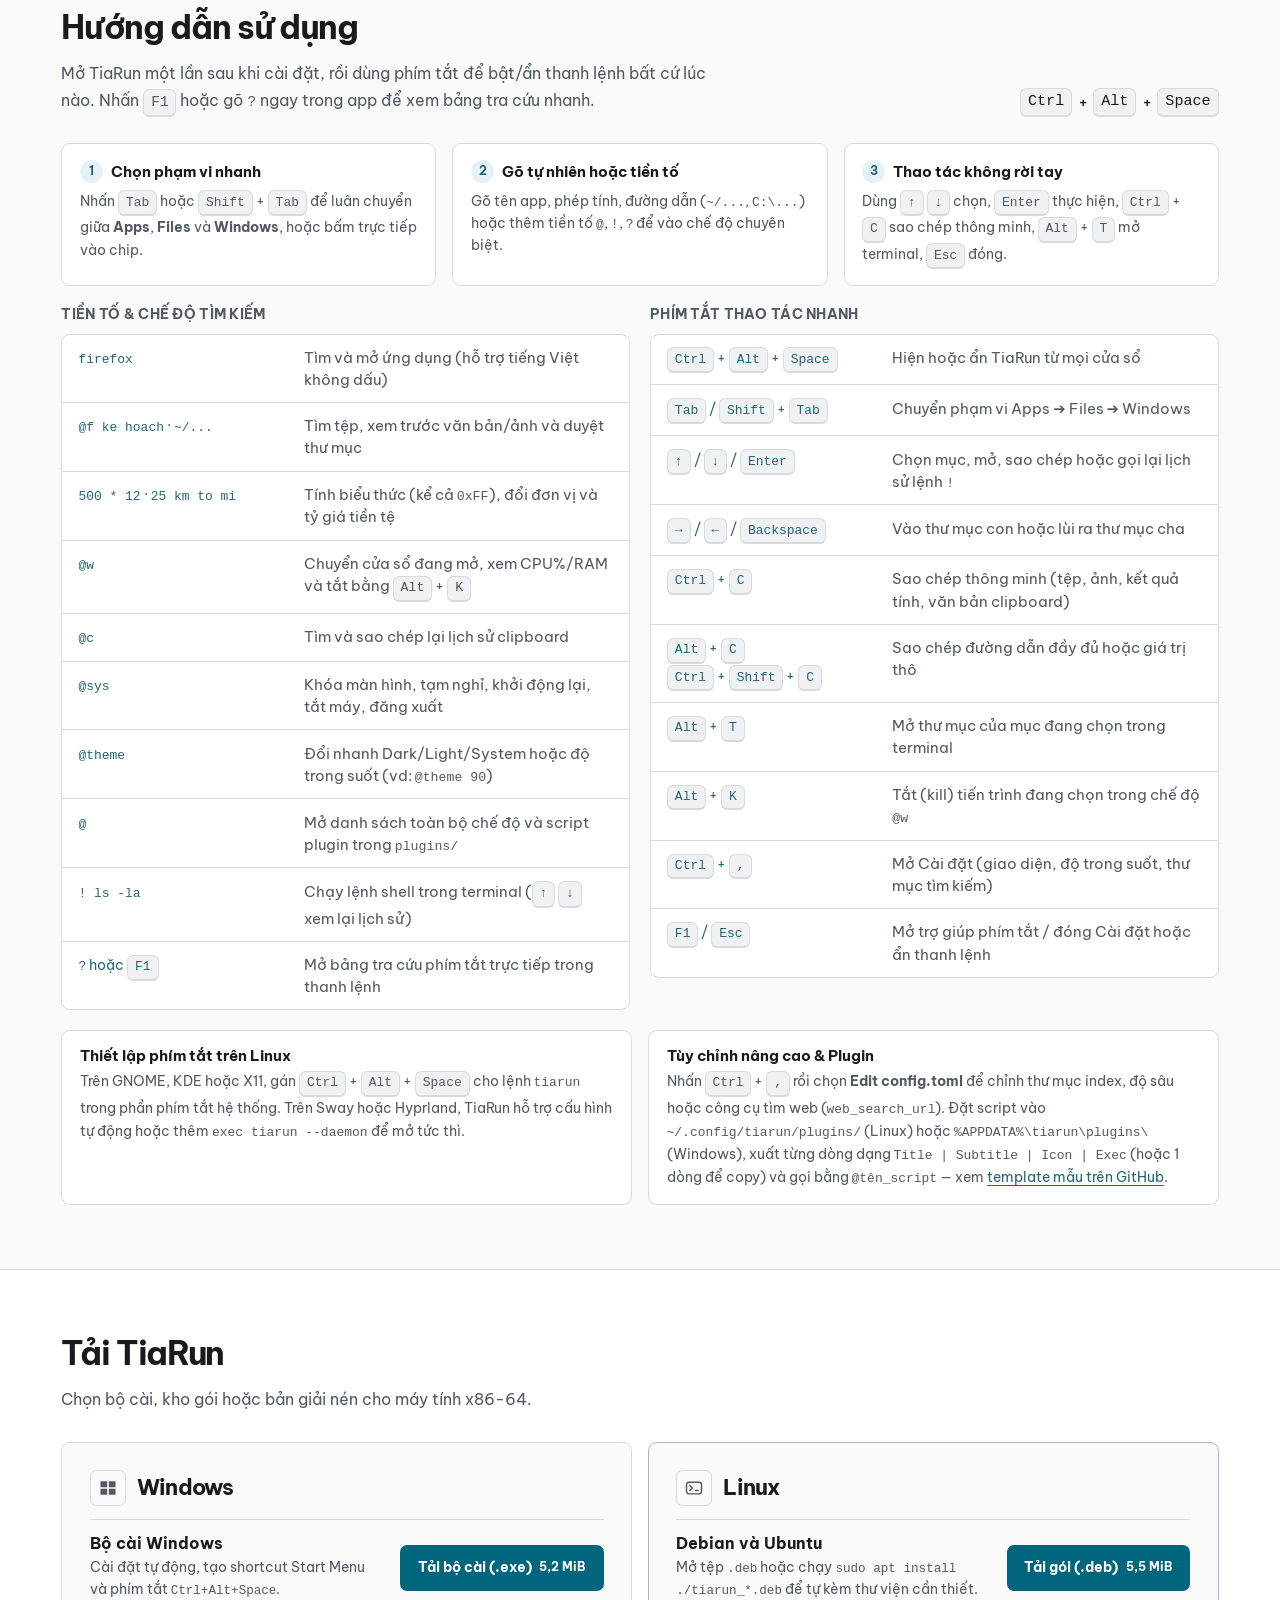
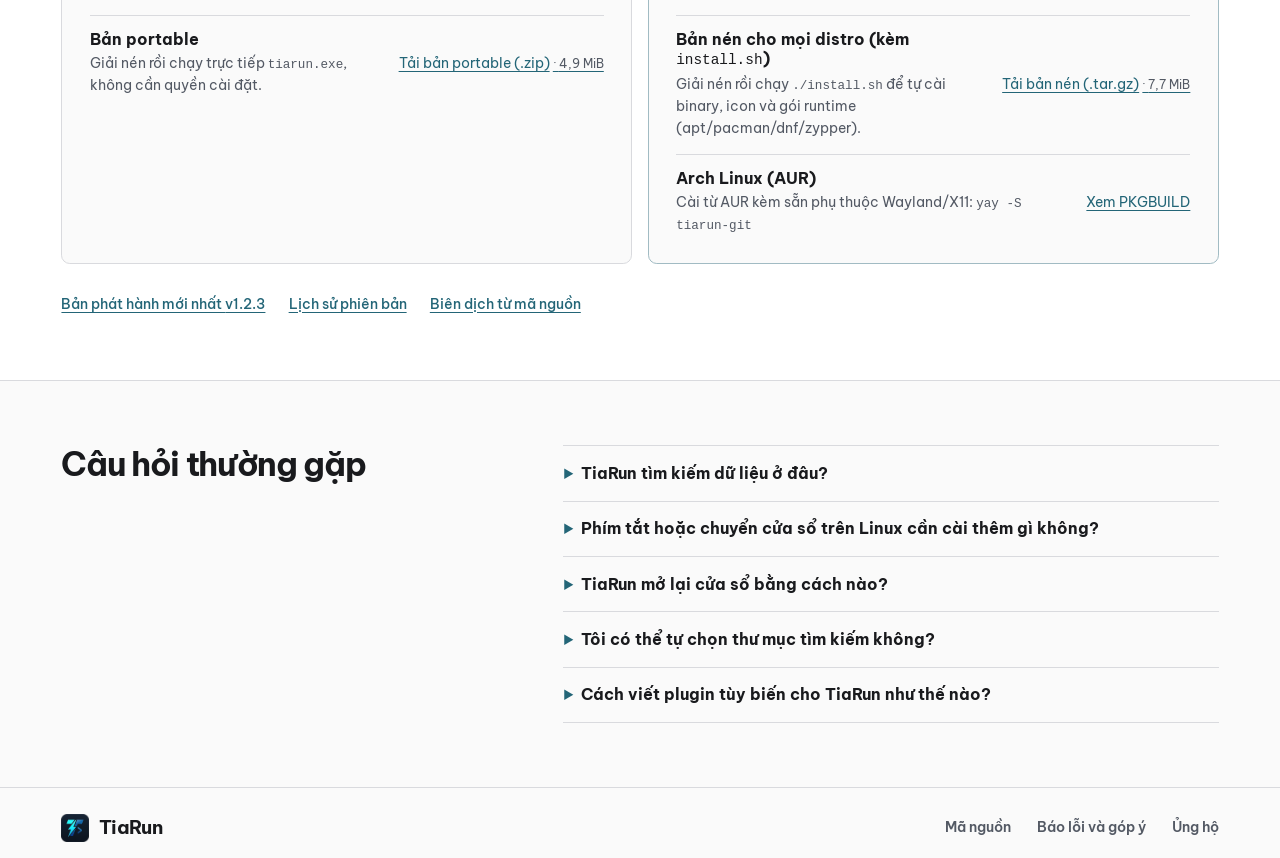
==== commit d4c7ba2d: "chore(website): sync release v1.2.3" ====
--- a/website/index.html
+++ b/website/index.html
@@ -42,7 +42,7 @@
           "description": "Launcher điều khiển bằng bàn phím cho Windows và Linux, hỗ trợ tìm kiếm tiếng Việt không dấu, chuyển cửa sổ kèm CPU/RAM, lịch sử clipboard và lệnh shell.",
           "operatingSystem": ["Windows", "Linux"],
           "applicationCategory": "UtilitiesApplication",
-          "softwareVersion": "1.2.2",
+          "softwareVersion": "1.2.3",
           "isAccessibleForFree": true,
           "license": "https://opensource.org/licenses/MIT",
           "offers": { "@type": "Offer", "price": 0, "priceCurrency": "USD" },
@@ -329,14 +329,14 @@
                   <h4>Bộ cài Windows</h4>
                   <p>Cài đặt tự động, tạo shortcut Start Menu và phím tắt <code>Ctrl+Alt+Space</code>.</p>
                 </div>
-                <a class="button secondary" data-package="exe" data-download-label="Tải bộ cài (.exe)" href="https://github.com/hieunx1024/tiarun/releases/download/v1.2.2/tiarun-setup.exe"><span>Tải bộ cài (.exe)</span><small>5,2 MiB</small></a>
+                <a class="button secondary" data-package="exe" data-download-label="Tải bộ cài (.exe)" href="https://github.com/hieunx1024/tiarun/releases/download/v1.2.3/tiarun-setup.exe"><span>Tải bộ cài (.exe)</span><small>5,2 MiB</small></a>
               </div>
               <div class="package">
                 <div>
                   <h4>Bản portable</h4>
                   <p>Giải nén rồi chạy trực tiếp <code>tiarun.exe</code>, không cần quyền cài đặt.</p>
                 </div>
-                <a class="text-link" data-package="zip" data-download-label="Tải bản portable (.zip)" href="https://github.com/hieunx1024/tiarun/releases/download/v1.2.2/tiarun-windows-x86_64.zip"><span>Tải bản portable (.zip)</span><small>4,9 MiB</small></a>
+                <a class="text-link" data-package="zip" data-download-label="Tải bản portable (.zip)" href="https://github.com/hieunx1024/tiarun/releases/download/v1.2.3/tiarun-windows-x86_64.zip"><span>Tải bản portable (.zip)</span><small>4,9 MiB</small></a>
               </div>
             </div>
           </article>
@@ -354,14 +354,14 @@
                   <h4>Debian và Ubuntu</h4>
                   <p>Mở tệp <code>.deb</code> hoặc chạy <code>sudo apt install ./tiarun_*.deb</code> để tự kèm thư viện cần thiết.</p>
                 </div>
-                <a class="button secondary" data-package="deb" data-download-label="Tải gói (.deb)" href="https://github.com/hieunx1024/tiarun/releases/download/v1.2.2/tiarun_1.2.2_amd64.deb"><span>Tải gói (.deb)</span><small>5,5 MiB</small></a>
+                <a class="button secondary" data-package="deb" data-download-label="Tải gói (.deb)" href="https://github.com/hieunx1024/tiarun/releases/download/v1.2.3/tiarun_1.2.3_amd64.deb"><span>Tải gói (.deb)</span><small>5,5 MiB</small></a>
               </div>
               <div class="package">
                 <div>
                   <h4>Bản nén cho mọi distro (kèm <code>install.sh</code>)</h4>
                   <p>Giải nén rồi chạy <code>./install.sh</code> để tự cài binary, icon và gói runtime (apt/pacman/dnf/zypper).</p>
                 </div>
-                <a class="text-link" data-package="tar" data-download-label="Tải bản nén (.tar.gz)" href="https://github.com/hieunx1024/tiarun/releases/download/v1.2.2/tiarun-linux-x86_64.tar.gz"><span>Tải bản nén (.tar.gz)</span><small>7,6 MiB</small></a>
+                <a class="text-link" data-package="tar" data-download-label="Tải bản nén (.tar.gz)" href="https://github.com/hieunx1024/tiarun/releases/download/v1.2.3/tiarun-linux-x86_64.tar.gz"><span>Tải bản nén (.tar.gz)</span><small>7,7 MiB</small></a>
               </div>
               <div class="package">
                 <div>
@@ -375,7 +375,7 @@
         </div>
 
         <div class="release-links">
-          <a class="text-link" id="release-link" href="https://github.com/hieunx1024/tiarun/releases/tag/v1.2.2">Bản phát hành mới nhất <span id="release-version">v1.2.2</span></a>
+          <a class="text-link" id="release-link" href="https://github.com/hieunx1024/tiarun/releases/tag/v1.2.3">Bản phát hành mới nhất <span id="release-version">v1.2.3</span></a>
           <a class="text-link" href="https://github.com/hieunx1024/tiarun/releases">Lịch sử phiên bản</a>
           <a class="text-link" href="https://github.com/hieunx1024/tiarun#build-from-source">Biên dịch từ mã nguồn</a>
         </div>
--- a/website/style.css
+++ b/website/style.css
@@ -7,12 +7,12 @@
   --line: #303236;
   --text: #f2f3f4;
   --muted: #b3b7bf;
-  --accent: #a2c2ff;
-  --accent-hover: #214b9f;
-  --accent-fill: #2b5bbd;
-  --accent-ink: #ffffff;
-  --accent-bg: #232a39;
-  --focus: #a2c2ff;
+  --accent: #9fd4e4;
+  --accent-hover: #82e5ff;
+  --accent-fill: #60dafa;
+  --accent-ink: #0d1419;
+  --accent-bg: #1d3037;
+  --download-card-highlight: #3d5963;
   --font: "Be Vietnam Pro", system-ui, sans-serif;
   --mono: "JetBrains Mono", ui-monospace, Consolas, monospace;
   --gutter: clamp(1rem, 4.8vw, 4.5rem);
@@ -27,12 +27,12 @@
   --line: #d9dade;
   --text: #191a1d;
   --muted: #535964;
-  --accent: #214eaa;
-  --accent-hover: #1c449e;
-  --accent-fill: #214eaa;
+  --accent: #236577;
+  --accent-hover: #00536a;
+  --accent-fill: #00657d;
   --accent-ink: #ffffff;
-  --accent-bg: #e9effb;
-  --focus: #214eaa;
+  --accent-bg: #e6f3f6;
+  --download-card-highlight: #a1bbc3;
 }
 
 *, *::before, *::after { box-sizing: border-box; }
@@ -66,7 +66,7 @@
 }
 
 :focus-visible {
-  outline: 2px solid var(--focus);
+  outline: 2px solid var(--accent);
   outline-offset: 4px;
 }
 
@@ -174,13 +174,13 @@
 [data-theme="light"] .theme-moon { display: block; }
 .theme-toggle { border-color: transparent; }
 
-.primary {
+.primary, .package .button {
   border-color: transparent;
   background: var(--accent-fill);
   color: var(--accent-ink);
 }
 
-.primary:hover { border-color: transparent; background: var(--accent-hover); }
+.primary:hover, .package .button:hover { border-color: transparent; background: var(--accent-hover); }
 .secondary { background: var(--surface); }
 .text-link { color: var(--accent); text-underline-offset: 0.22em; }
 
@@ -462,20 +462,6 @@
 .commands dt { color: var(--accent); font-size: 0.9rem; }
 .commands dd { color: var(--muted); font-size: 0.92rem; line-height: 1.5; }
 
-.download-section {
-  --download-button-bg: #60dafa;
-  --download-button-hover: #82e5ff;
-  --download-button-text: #0d1419;
-  --download-card-highlight: #3d5963;
-}
-
-[data-theme="light"] .download-section {
-  --download-button-bg: #00657d;
-  --download-button-hover: #00536a;
-  --download-button-text: #ffffff;
-  --download-card-highlight: #a1bbc3;
-}
-
 .downloads-grid {
   display: grid;
   grid-template-columns: repeat(2, minmax(0, 1fr));
@@ -522,16 +508,7 @@
 .package p { margin-top: 0.25rem; font-size: 0.875rem; line-height: 1.55; }
 .package a { justify-self: start; font-size: 0.875rem; }
 .package .text-link { padding-block: 0.65rem; }
-.package .button {
-  flex-wrap: wrap;
-  gap: 0.25rem;
-  border-color: transparent;
-  background: var(--download-button-bg);
-  color: var(--download-button-text);
-}
-
-.package .button:hover { background: var(--download-button-hover); }
-.package .button:focus-visible { outline-color: var(--download-button-bg); }
+.package .button { flex-wrap: wrap; gap: 0.25rem; }
 .package small { margin-inline-start: 0.2rem; color: var(--muted); font-size: 0.78rem; white-space: nowrap; }
 .package .button small { color: inherit; }
 .package .text-link small::before { content: "· "; }
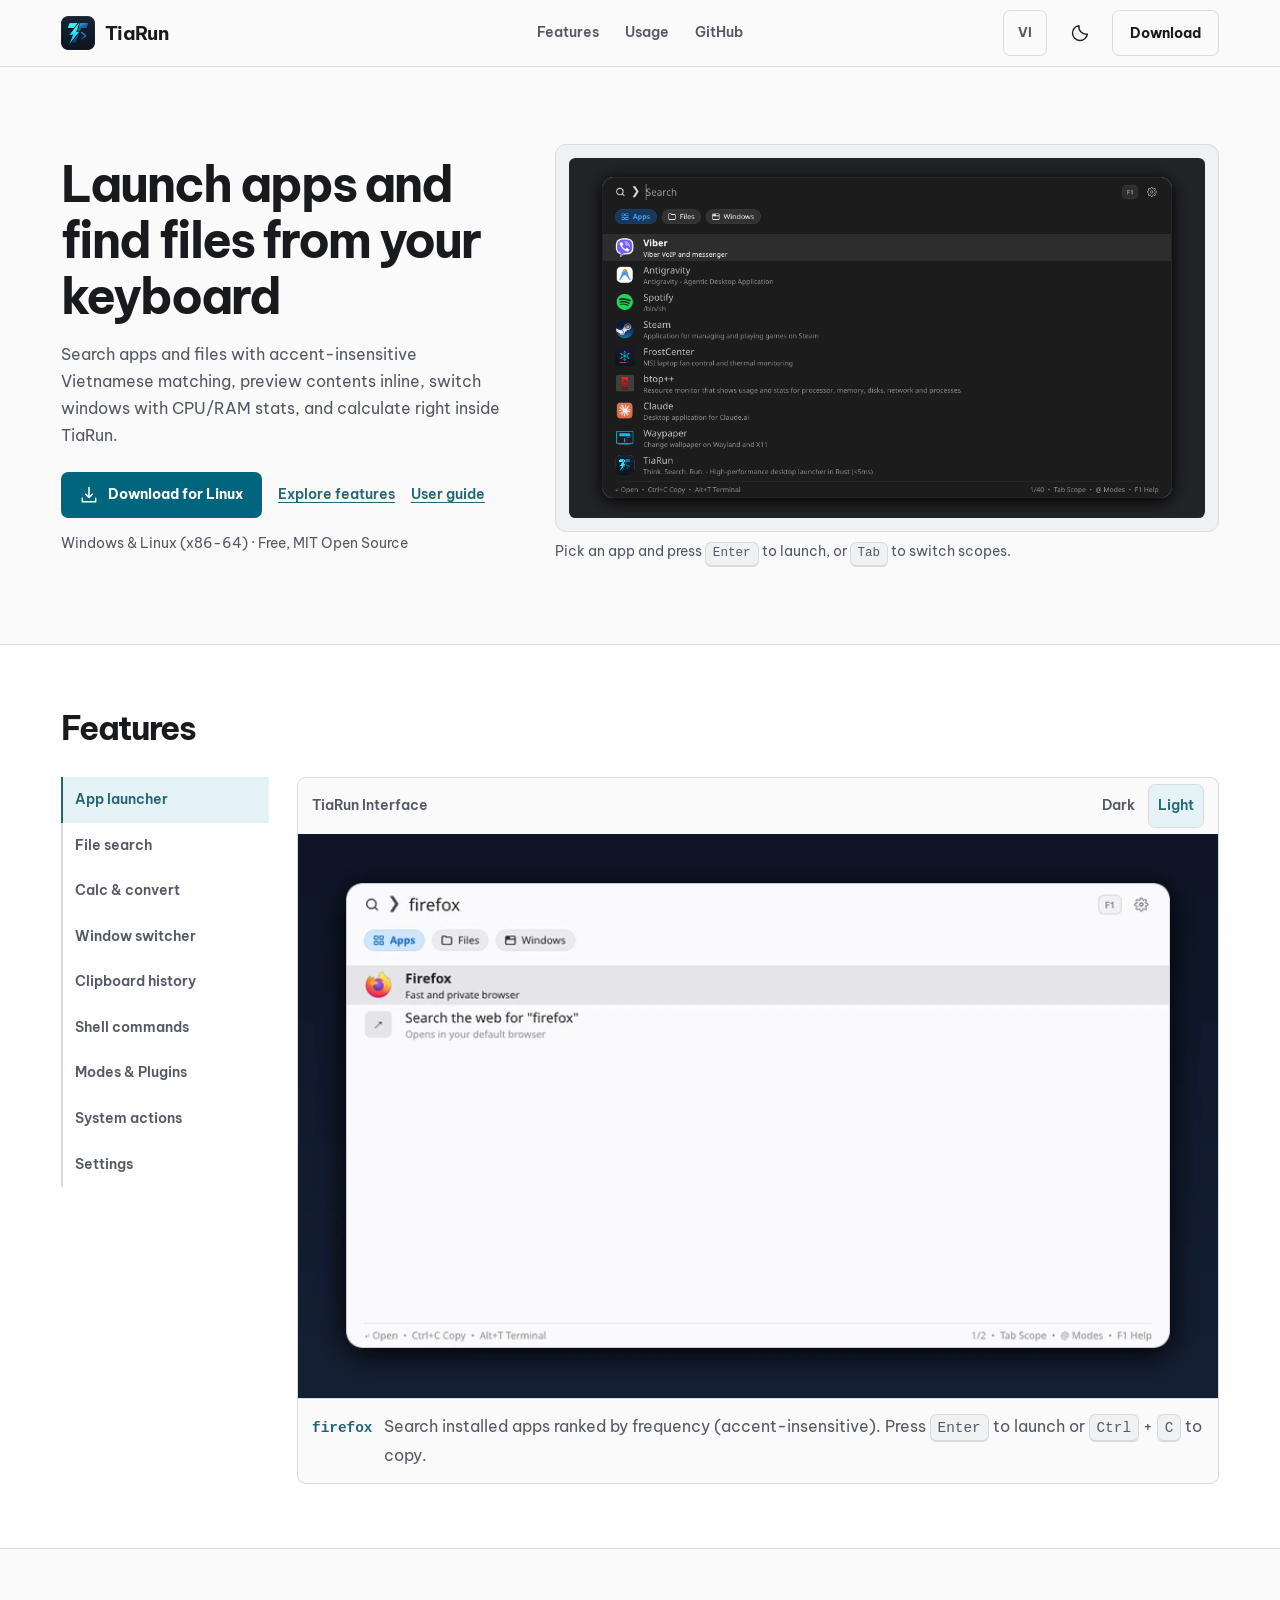
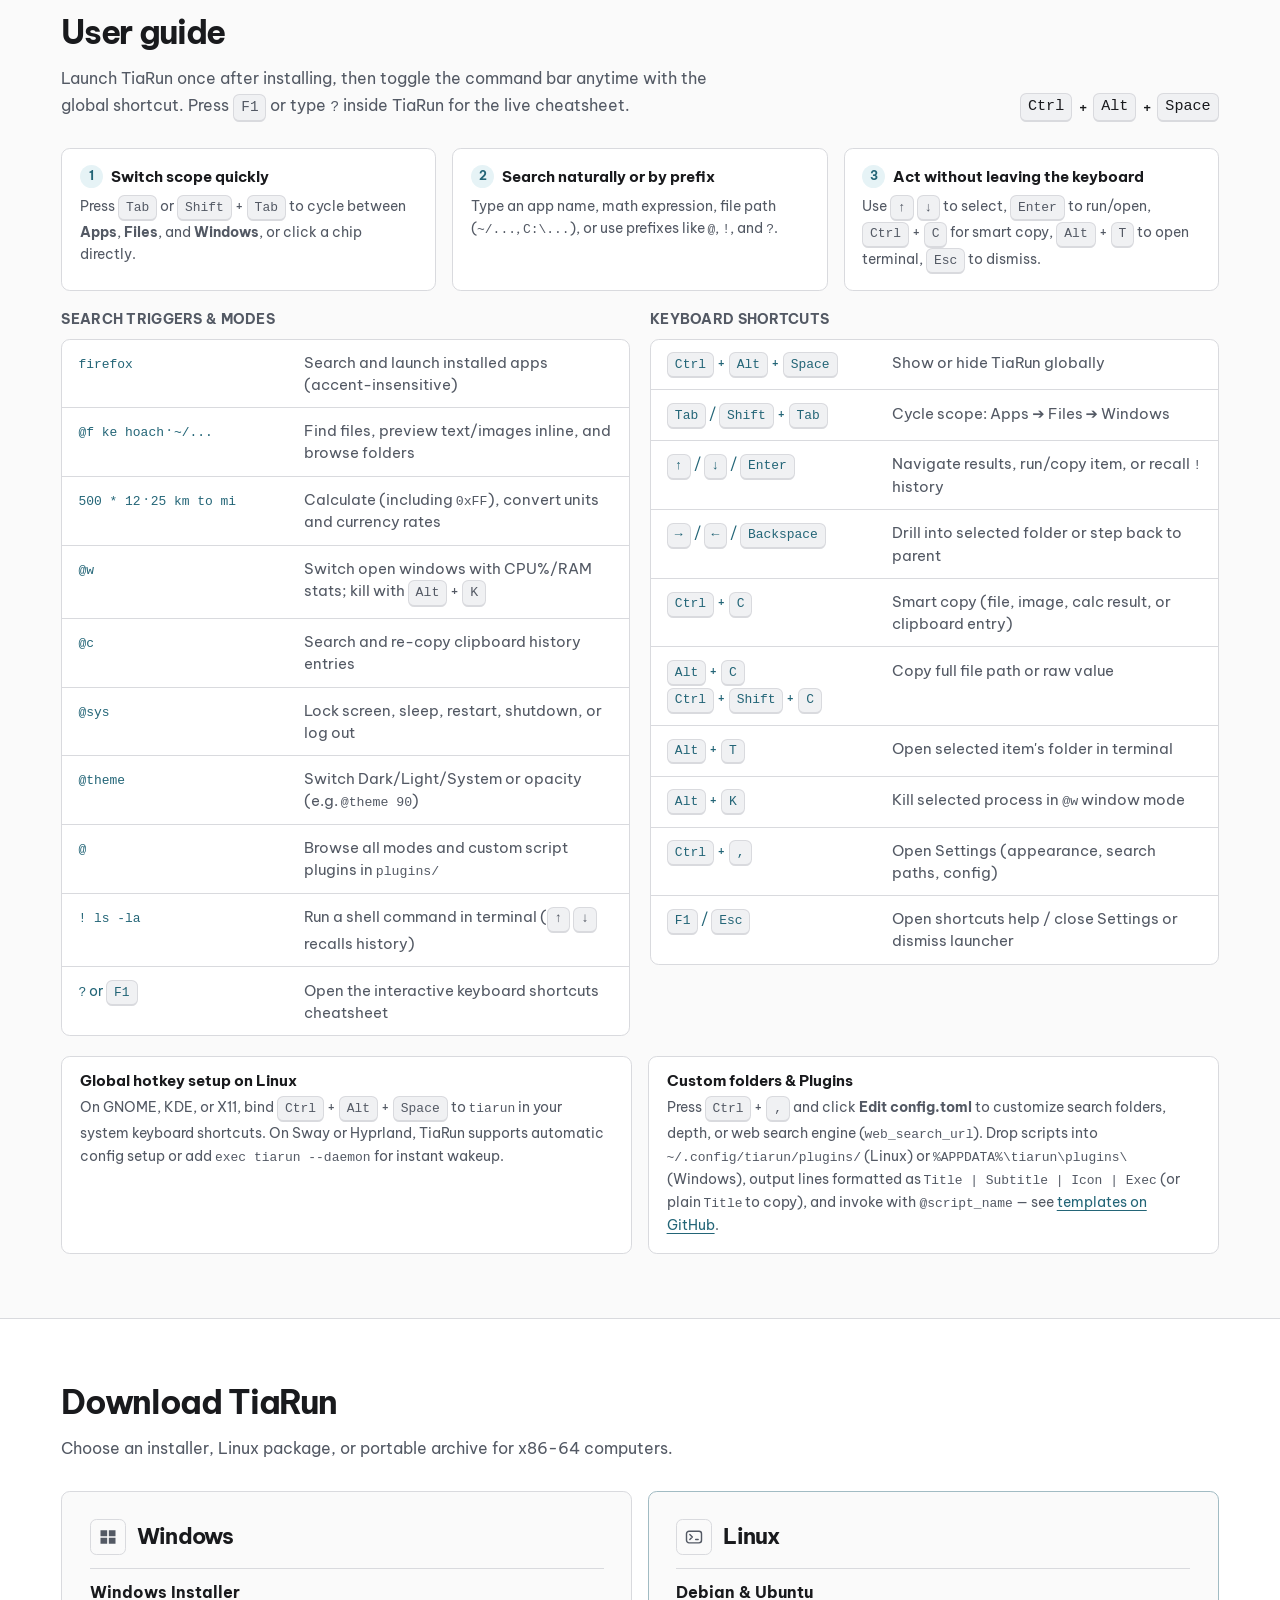
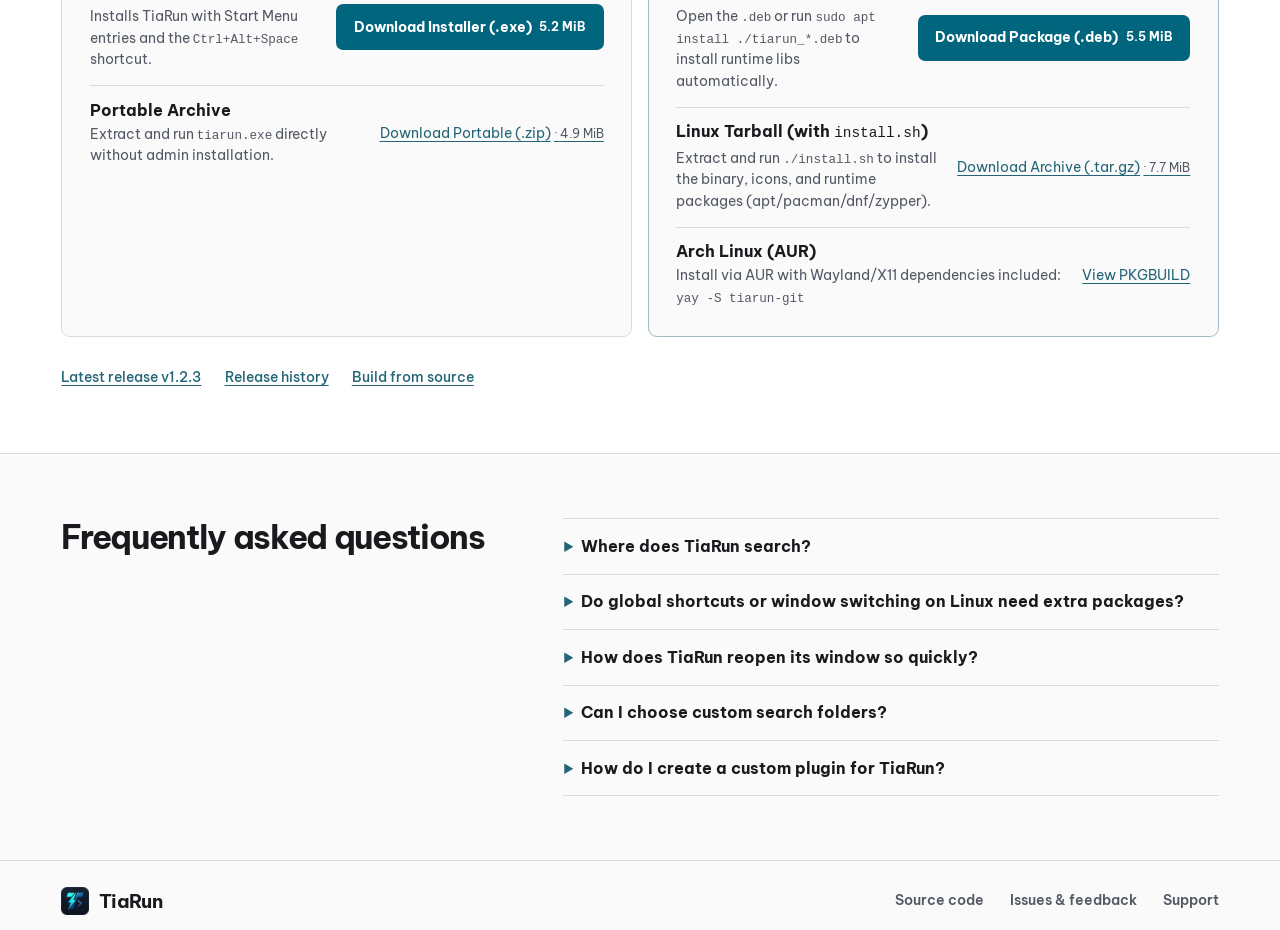
==== commit 21ebbe3d: "feat(website): make / English, move Vietnamese to /vi, and redirect /en" ====
--- a/website/index.html
+++ b/website/index.html
@@ -1,29 +1,29 @@
 <!doctype html>
-<html lang="vi">
+<html lang="en">
 <head>
   <meta charset="utf-8">
   <meta name="viewport" content="width=device-width, initial-scale=1">
-  <title>TiaRun — Launcher miễn phí cho Windows và Linux</title>
-  <meta name="description" content="Mở ứng dụng, tìm tệp tiếng Việt không dấu và tính nhanh ngay từ bàn phím. Tải TiaRun miễn phí cho Windows và Linux.">
+  <title>TiaRun — Free Keyboard Launcher for Windows and Linux</title>
+  <meta name="description" content="Launch apps, search files with accent-insensitive Vietnamese matching, and calculate instantly from your keyboard. Free and open-source for Windows and Linux.">
   <meta name="robots" content="index, follow">
   <meta name="google-site-verification" content="nR0mHN6mKN1225xLVlb11ufB7Uo2OpVMz7DL-xVXub4">
   <meta name="theme-color" content="#111214" media="(prefers-color-scheme: dark)">
   <meta name="theme-color" content="#fafafa" media="(prefers-color-scheme: light)">
   <link rel="canonical" href="https://tiarun.vercel.app/">
-  <link rel="alternate" hreflang="vi" href="https://tiarun.vercel.app/">
-  <link rel="alternate" hreflang="en" href="https://tiarun.vercel.app/en">
+  <link rel="alternate" hreflang="en" href="https://tiarun.vercel.app/">
+  <link rel="alternate" hreflang="vi" href="https://tiarun.vercel.app/vi">
   <link rel="alternate" hreflang="x-default" href="https://tiarun.vercel.app/">
   <meta property="og:type" content="website">
   <meta property="og:site_name" content="TiaRun">
-  <meta property="og:locale" content="vi_VN">
-  <meta property="og:locale:alternate" content="en_US">
+  <meta property="og:locale" content="en_US">
+  <meta property="og:locale:alternate" content="vi_VN">
   <meta property="og:url" content="https://tiarun.vercel.app/">
-  <meta property="og:title" content="TiaRun — Mở ứng dụng và tìm tệp bằng bàn phím">
-  <meta property="og:description" content="Mở ứng dụng, tìm tệp tiếng Việt không dấu và tính nhanh từ một thanh lệnh. Miễn phí cho Windows và Linux.">
+  <meta property="og:title" content="TiaRun — Launch apps and search files from your keyboard">
+  <meta property="og:description" content="Launch apps, search files with accent-insensitive Vietnamese support, and calculate quickly in one command bar. Free for Windows and Linux.">
   <meta property="og:image" content="https://tiarun.vercel.app/assets/og-image.png">
   <meta property="og:image:width" content="1200">
   <meta property="og:image:height" content="630">
-  <meta property="og:image:alt" content="TiaRun và ảnh giao diện tìm kiếm và xem trước tệp">
+  <meta property="og:image:alt" content="TiaRun launcher search and file preview interface">
   <meta name="twitter:card" content="summary_large_image">
   <link rel="icon" href="assets/tiarun-64.png" type="image/png">
   <link rel="preconnect" href="https://fonts.googleapis.com">
@@ -39,7 +39,7 @@
           "@type": "SoftwareApplication",
           "name": "TiaRun",
           "url": "https://tiarun.vercel.app/",
-          "description": "Launcher điều khiển bằng bàn phím cho Windows và Linux, hỗ trợ tìm kiếm tiếng Việt không dấu, chuyển cửa sổ kèm CPU/RAM, lịch sử clipboard và lệnh shell.",
+          "description": "Fast keyboard-driven desktop launcher for Windows and Linux with accent-insensitive Vietnamese file search, window switcher with CPU/RAM stats, clipboard history, and shell mode.",
           "operatingSystem": ["Windows", "Linux"],
           "applicationCategory": "UtilitiesApplication",
           "softwareVersion": "1.2.3",
@@ -60,42 +60,42 @@
           "mainEntity": [
             {
               "@type": "Question",
-              "name": "TiaRun tìm kiếm dữ liệu ở đâu?",
+              "name": "Where does TiaRun search?",
               "acceptedAnswer": {
                 "@type": "Answer",
-                "text": "TiaRun tìm ứng dụng và tệp trên máy. Khi bạn chọn kết quả tìm trên web, truy vấn sẽ mở trong trình duyệt. Tính năng đổi tiền tệ có thể kết nối mạng để cập nhật tỷ giá nền."
+                "text": "TiaRun searches installed applications and local files on your machine. When you pick a web search result, the query opens in your browser. Currency conversion can connect online to refresh exchange rates in the background."
               }
             },
             {
               "@type": "Question",
-              "name": "Phím tắt hoặc chuyển cửa sổ trên Linux cần cài thêm gì không?",
+              "name": "Do global shortcuts or window switching on Linux need extra packages?",
               "acceptedAnswer": {
                 "@type": "Answer",
-                "text": "Mở cài đặt phím tắt của môi trường desktop và gán Ctrl + Alt + Space cho lệnh tiarun. Chuyển cửa sổ chạy sẵn trên Windows, Sway, Hyprland và mọi môi trường X11/XWayland; KDE Wayland cần kdotool, GNOME Wayland cần extension Window Calls, còn clipboard Wayland khuyến nghị wl-clipboard."
+                "text": "Open your desktop environment's keyboard shortcut settings and bind Ctrl + Alt + Space to tiarun. Window switching works out of the box on Windows, Sway, Hyprland, and X11/XWayland; KDE Wayland uses kdotool, GNOME Wayland uses the Window Calls extension, and Wayland clipboard recommends wl-clipboard."
               }
             },
             {
               "@type": "Question",
-              "name": "TiaRun mở lại cửa sổ bằng cách nào?",
+              "name": "How does TiaRun reopen its window so quickly?",
               "acceptedAnswer": {
                 "@type": "Answer",
-                "text": "TiaRun tạo cửa sổ một lần rồi giữ tiến trình chạy nền. Lần gọi tiếp theo gửi tín hiệu qua socket đến tiến trình đó để hiện hoặc ẩn cửa sổ tức thì."
+                "text": "TiaRun creates the window once and keeps a background daemon running. Subsequent invocations send a socket signal to that process to show or hide the window instantly."
               }
             },
             {
               "@type": "Question",
-              "name": "Tôi có thể tự chọn thư mục tìm kiếm không?",
+              "name": "Can I choose custom search folders?",
               "acceptedAnswer": {
                 "@type": "Answer",
-                "text": "Dùng Ctrl + , để mở cài đặt. Bạn cũng có thể đặt thư mục, độ sâu, công cụ tìm web và danh sách loại trừ trong tệp cấu hình TOML."
+                "text": "Press Ctrl + , to open Settings. You can also configure folders, search depth, web search engine, and exclusion rules in the TOML configuration file."
               }
             },
             {
               "@type": "Question",
-              "name": "Cách viết plugin tùy biến cho TiaRun như thế nào?",
+              "name": "How do I create a custom plugin for TiaRun?",
               "acceptedAnswer": {
                 "@type": "Answer",
-                "text": "Đặt script thực thi vào ~/.config/tiarun/plugins/ (Linux) hoặc %APPDATA%\\tiarun\\plugins\\ (Windows, hỗ trợ .ps1, .bat, .cmd, .py, .exe), rồi gõ @ten_file trong thanh tìm kiếm. Script nhận từ khóa làm đối số đầu tiên và xuất từng dòng theo dạng Title để copy hoặc Title | Subtitle | Icon | Exec để chạy lệnh."
+                "text": "Drop a script into ~/.config/tiarun/plugins/ (Linux) or %APPDATA%\\tiarun\\plugins\\ (Windows, supports .ps1, .bat, .cmd, .py, .exe), then invoke it with @script_name. TiaRun passes your query as the first argument and parses stdout lines formatted as Title (copies on Enter) or Title | Subtitle | Icon | Exec (runs a command or URL)."
               }
             }
           ]
@@ -105,20 +105,20 @@
   </script>
 </head>
 <body id="top">
-  <a class="skip-link" href="#main">Đến nội dung chính</a>
+  <a class="skip-link" href="#main">Skip to main content</a>
   <header class="site-header">
     <div class="container header-inner">
-      <a class="brand" href="#top" aria-label="Trang chủ TiaRun">
+      <a class="brand" href="#top" aria-label="TiaRun Home">
         <img src="assets/tiarun-64.png" width="34" height="34" alt="">
         TiaRun
       </a>
-      <nav class="site-nav" aria-label="Điều hướng chính">
-        <a href="#gallery">Tính năng</a>
-        <a href="#usage">Cách dùng</a>
+      <nav class="site-nav" aria-label="Primary navigation">
+        <a href="#gallery">Features</a>
+        <a href="#usage">Usage</a>
         <a href="https://github.com/hieunx1024/tiarun">GitHub</a>
       </nav>
       <div class="header-actions">
-        <a class="icon-button lang-switch" href="/en" hreflang="en" lang="en" aria-label="Switch language to English" title="English">EN</a>
+        <a class="icon-button lang-switch" href="/vi" hreflang="vi" lang="vi" aria-label="Chuyển sang tiếng Việt" title="Tiếng Việt">VI</a>
         <button type="button" class="icon-button theme-toggle" id="theme-toggle" hidden>
           <svg class="theme-sun" viewBox="0 0 24 24" aria-hidden="true" fill="none" stroke="currentColor" stroke-width="1.6" stroke-linecap="round">
             <circle cx="12" cy="12" r="4"/><path d="M12 2v2m0 16v2M2 12h2m16 0h2M5 5l1.5 1.5m11 11L19 19M5 19l1.5-1.5m11-11L19 5"/>
@@ -127,7 +127,7 @@
             <path d="M20.9 13.3A8.9 8.9 0 0 1 10.7 3.1 9 9 0 1 0 20.9 13.3Z"/>
           </svg>
         </button>
-        <a class="button header-download" href="#download">Tải xuống</a>
+        <a class="button header-download" href="#download">Download</a>
       </div>
     </div>
   </header>
@@ -135,100 +135,100 @@
   <main id="main">
     <section class="hero container" aria-labelledby="headline">
       <div class="hero-copy">
-        <h1 id="headline">Mở ứng dụng và tìm tệp bằng bàn phím</h1>
-        <p class="lede">Tìm ứng dụng, tệp tiếng Việt không dấu, xem trước nội dung, chuyển cửa sổ kèm CPU/RAM và tính toán ngay trong thanh lệnh TiaRun.</p>
+        <h1 id="headline">Launch apps and find files from your keyboard</h1>
+        <p class="lede">Search apps and files with accent-insensitive Vietnamese matching, preview contents inline, switch windows with CPU/RAM stats, and calculate right inside TiaRun.</p>
         <div class="hero-actions">
           <a class="button primary" id="hero-download" href="#download">
             <svg viewBox="0 0 24 24" aria-hidden="true" fill="none" stroke="currentColor" stroke-width="1.8" stroke-linecap="round" stroke-linejoin="round"><path d="M12 3v12m-4-4 4 4 4-4M4 16v4h16v-4"/></svg>
-            <span>Tải TiaRun</span>
+            <span>Download TiaRun</span>
           </a>
-          <a class="text-link" href="#gallery">Xem tính năng</a>
-          <a class="text-link" href="#usage">Hướng dẫn dùng</a>
-        </div>
-        <p class="hero-meta">Windows và Linux (x86-64) · Miễn phí, mã nguồn mở MIT</p>
+          <a class="text-link" href="#gallery">Explore features</a>
+          <a class="text-link" href="#usage">User guide</a>
+        </div>
+        <p class="hero-meta">Windows &amp; Linux (x86-64) · Free, MIT Open Source</p>
       </div>
 
       <figure class="hero-preview">
         <div class="hero-screenshot">
-          <img src="assets/launcher-home.png" width="1028" height="583" alt="TiaRun với ô tìm kiếm trống, 3 chip Apps, Files, Windows và danh sách ứng dụng bên dưới" fetchpriority="high">
-        </div>
-        <figcaption>Chọn ứng dụng rồi nhấn <kbd>Enter</kbd> để mở, hoặc <kbd>Tab</kbd> để đổi phạm vi.</figcaption>
+          <img src="assets/launcher-home.png" width="1028" height="583" alt="TiaRun launcher with an empty search input, Apps, Files, Windows chips, and application list below" fetchpriority="high">
+        </div>
+        <figcaption>Pick an app and press <kbd>Enter</kbd> to launch, or <kbd>Tab</kbd> to switch scopes.</figcaption>
       </figure>
     </section>
 
     <section class="gallery-section section" id="gallery" aria-labelledby="gallery-heading">
       <div class="container">
         <div class="section-heading">
-          <h2 id="gallery-heading">Tính năng</h2>
+          <h2 id="gallery-heading">Features</h2>
         </div>
 
         <div class="gallery">
-          <div class="gallery-tabs" role="tablist" aria-label="Ảnh chụp các tính năng" aria-orientation="vertical" hidden>
-            <button type="button" id="tab-apps" role="tab" aria-selected="true" aria-controls="panel-apps"><span>Mở ứng dụng</span></button>
-            <button type="button" id="tab-files" role="tab" aria-selected="false" aria-controls="panel-files" tabindex="-1"><span>Tìm tệp</span></button>
-            <button type="button" id="tab-calc" role="tab" aria-selected="false" aria-controls="panel-calc" tabindex="-1"><span>Tính và quy đổi</span></button>
-            <button type="button" id="tab-windows" role="tab" aria-selected="false" aria-controls="panel-windows" tabindex="-1"><span>Chuyển cửa sổ</span></button>
-            <button type="button" id="tab-clipboard" role="tab" aria-selected="false" aria-controls="panel-clipboard" tabindex="-1"><span>Lịch sử clipboard</span></button>
-            <button type="button" id="tab-shell" role="tab" aria-selected="false" aria-controls="panel-shell" tabindex="-1"><span>Lệnh terminal</span></button>
-            <button type="button" id="tab-modes" role="tab" aria-selected="false" aria-controls="panel-modes" tabindex="-1"><span>Chế độ &amp; Plugin</span></button>
-            <button type="button" id="tab-system" role="tab" aria-selected="false" aria-controls="panel-system" tabindex="-1"><span>Lệnh hệ thống</span></button>
-            <button type="button" id="tab-settings" role="tab" aria-selected="false" aria-controls="panel-settings" tabindex="-1"><span>Cài đặt</span></button>
+          <div class="gallery-tabs" role="tablist" aria-label="Feature screenshots" aria-orientation="vertical" hidden>
+            <button type="button" id="tab-apps" role="tab" aria-selected="true" aria-controls="panel-apps"><span>App launcher</span></button>
+            <button type="button" id="tab-files" role="tab" aria-selected="false" aria-controls="panel-files" tabindex="-1"><span>File search</span></button>
+            <button type="button" id="tab-calc" role="tab" aria-selected="false" aria-controls="panel-calc" tabindex="-1"><span>Calc &amp; convert</span></button>
+            <button type="button" id="tab-windows" role="tab" aria-selected="false" aria-controls="panel-windows" tabindex="-1"><span>Window switcher</span></button>
+            <button type="button" id="tab-clipboard" role="tab" aria-selected="false" aria-controls="panel-clipboard" tabindex="-1"><span>Clipboard history</span></button>
+            <button type="button" id="tab-shell" role="tab" aria-selected="false" aria-controls="panel-shell" tabindex="-1"><span>Shell commands</span></button>
+            <button type="button" id="tab-modes" role="tab" aria-selected="false" aria-controls="panel-modes" tabindex="-1"><span>Modes &amp; Plugins</span></button>
+            <button type="button" id="tab-system" role="tab" aria-selected="false" aria-controls="panel-system" tabindex="-1"><span>System actions</span></button>
+            <button type="button" id="tab-settings" role="tab" aria-selected="false" aria-controls="panel-settings" tabindex="-1"><span>Settings</span></button>
           </div>
 
           <div class="gallery-display">
             <div class="gallery-toolbar">
-              <span>Giao diện TiaRun</span>
-              <div class="theme-options" role="group" aria-label="Giao diện ảnh chụp" hidden>
-                <button type="button" data-gallery-theme="dark" aria-pressed="true">Tối</button>
-                <button type="button" data-gallery-theme="light" aria-pressed="false">Sáng</button>
+              <span>TiaRun Interface</span>
+              <div class="theme-options" role="group" aria-label="Screenshot theme" hidden>
+                <button type="button" data-gallery-theme="dark" aria-pressed="true">Dark</button>
+                <button type="button" data-gallery-theme="light" aria-pressed="false">Light</button>
               </div>
             </div>
             <figure class="gallery-panel" id="panel-apps">
-              <img src="assets/demo-apps-dark.webp" width="880" height="540" alt="Tìm Firefox trong TiaRun" loading="lazy" decoding="async">
-              <figcaption><code>firefox</code><p>Tìm ứng dụng theo tần suất sử dụng (hỗ trợ không dấu). Nhấn <kbd>Enter</kbd> để mở, <kbd>Ctrl</kbd> + <kbd>C</kbd> để sao chép.</p></figcaption>
+              <img src="assets/demo-apps-dark.webp" width="880" height="540" alt="Searching for Firefox in TiaRun" loading="lazy" decoding="async">
+              <figcaption><code>firefox</code><p>Search installed apps ranked by frequency (accent-insensitive). Press <kbd>Enter</kbd> to launch or <kbd>Ctrl</kbd> + <kbd>C</kbd> to copy.</p></figcaption>
             </figure>
             <figure class="gallery-panel" id="panel-files" hidden>
-              <img src="assets/demo-files-dark.webp" width="880" height="540" alt="Tìm Cargo.toml và xem trước nội dung tệp" loading="lazy" decoding="async">
-              <figcaption><code>@f Cargo.toml</code><p>Tìm tệp tiếng Việt không dấu (vd: <code>@f ke hoach</code>) và xem trước mã nguồn, văn bản, ảnh hoặc thư mục. Nhấn <kbd>→</kbd> vào thư mục con, <kbd>←</kbd> lùi lại, <kbd>Alt</kbd> + <kbd>T</kbd> mở terminal.</p></figcaption>
+              <img src="assets/demo-files-dark.webp" width="880" height="540" alt="Searching Cargo.toml and previewing file contents" loading="lazy" decoding="async">
+              <figcaption><code>@f Cargo.toml</code><p>Search files with accent-insensitive matching (e.g. <code>@f ke hoach</code> for “Kế hoạch”) and preview code, text, images, or folders inline. Press <kbd>→</kbd> into subfolders, <kbd>←</kbd> back out, <kbd>Alt</kbd> + <kbd>T</kbd> to open terminal.</p></figcaption>
             </figure>
             <figure class="gallery-panel" id="panel-calc" hidden>
-              <img src="assets/demo-calc-dark.webp" width="880" height="540" alt="Kết quả quy đổi 25 kilômét sang dặm" loading="lazy" decoding="async">
-              <figcaption><code>25 km to miles</code><p>Tính toán (hỗ trợ hex/nhị phân), quy đổi đơn vị và tỷ giá tiền tệ (tự cập nhật nền, dùng được offline). Nhấn <kbd>Enter</kbd> để sao chép kết quả.</p></figcaption>
+              <img src="assets/demo-calc-dark.webp" width="880" height="540" alt="Unit conversion result for 25 kilometers to miles" loading="lazy" decoding="async">
+              <figcaption><code>25 km to miles</code><p>Evaluate math expressions (including hex/binary), convert units, or check currency rates (auto-refreshed in background, works offline). Press <kbd>Enter</kbd> to copy.</p></figcaption>
             </figure>
             <figure class="gallery-panel" id="panel-windows" hidden>
-              <img src="assets/demo-windows-dark.webp" width="880" height="540" alt="Danh sách cửa sổ đang mở kèm CPU và RAM trong TiaRun" loading="lazy" decoding="async">
-              <figcaption><code>@w</code><p>Xem cửa sổ đang mở kèm mức dùng CPU% và RAM, nhấn <kbd>Enter</kbd> để chuyển tới hoặc <kbd>Alt</kbd> + <kbd>K</kbd> để tắt tiến trình. Hỗ trợ Windows, Hyprland, Sway, KDE Wayland (<code>kdotool</code>), GNOME Wayland (<code>Window Calls</code>) và X11.</p></figcaption>
+              <img src="assets/demo-windows-dark.webp" width="880" height="540" alt="List of open windows with CPU and RAM usage in TiaRun" loading="lazy" decoding="async">
+              <figcaption><code>@w</code><p>Inspect open windows with live CPU% and RAM stats, press <kbd>Enter</kbd> to focus, or <kbd>Alt</kbd> + <kbd>K</kbd> to kill the process. Supports Windows, Hyprland, Sway, KDE Wayland (<code>kdotool</code>), GNOME Wayland (<code>Window Calls</code>), and X11.</p></figcaption>
             </figure>
             <figure class="gallery-panel" id="panel-clipboard" hidden>
-              <img src="assets/demo-clipboard-dark.webp" width="880" height="540" alt="Danh sách các đoạn văn bản đã sao chép" loading="lazy" decoding="async">
-              <figcaption><code>@c</code><p>Tự động lưu lịch sử clipboard trên Windows, Wayland và X11. Tìm lại rồi nhấn <kbd>Enter</kbd> hoặc <kbd>Ctrl</kbd> + <kbd>C</kbd> để sao chép lại.</p></figcaption>
+              <img src="assets/demo-clipboard-dark.webp" width="880" height="540" alt="List of previously copied clipboard snippets" loading="lazy" decoding="async">
+              <figcaption><code>@c</code><p>Automatically records clipboard snippets across Windows, Wayland, and X11. Search and press <kbd>Enter</kbd> or <kbd>Ctrl</kbd> + <kbd>C</kbd> to copy again.</p></figcaption>
             </figure>
             <figure class="gallery-panel" id="panel-shell" hidden>
-              <img src="assets/demo-shell-dark.webp" width="880" height="540" alt="Chạy lệnh terminal bằng tiền tố dấu chấm than trong TiaRun" loading="lazy" decoding="async">
-              <figcaption><code>! ls -la</code><p>Chạy nhanh bất kỳ lệnh shell nào trong terminal mặc định; nhấn <kbd>↑</kbd> <kbd>↓</kbd> để gọi lại các lệnh đã chạy trước đó.</p></figcaption>
+              <img src="assets/demo-shell-dark.webp" width="880" height="540" alt="Running a shell command using the exclamation mark prefix in TiaRun" loading="lazy" decoding="async">
+              <figcaption><code>! ls -la</code><p>Run any shell command directly in your terminal; use <kbd>↑</kbd> <kbd>↓</kbd> to recall previous shell commands.</p></figcaption>
             </figure>
             <figure class="gallery-panel" id="panel-modes" hidden>
-              <img src="assets/demo-modes-dark.webp" width="880" height="540" alt="Danh sách các chế độ tìm kiếm và plugin khi gõ @" loading="lazy" decoding="async">
-              <figcaption><code>@</code><p>Duyệt nhanh toàn bộ chế độ tích hợp và chạy script plugin tùy biến kiểu Rofi đặt trong thư mục cấu hình <code>plugins/</code>.</p></figcaption>
+              <img src="assets/demo-modes-dark.webp" width="880" height="540" alt="Browsing built-in modes and custom plugins by typing @" loading="lazy" decoding="async">
+              <figcaption><code>@</code><p>Browse all built-in search modes and run Rofi-compatible custom script plugins from your <code>plugins/</code> folder.</p></figcaption>
             </figure>
             <figure class="gallery-panel" id="panel-system" hidden>
-              <img src="assets/demo-system-dark.webp" width="880" height="540" alt="Danh sách thao tác hệ thống trong TiaRun" loading="lazy" decoding="async">
-              <figcaption><code>@sys</code><p>Khóa màn hình, tạm nghỉ, khởi động lại, tắt máy hoặc đăng xuất (hoặc gõ thẳng <code>lock</code>, <code>sleep</code>, <code>restart</code>).</p></figcaption>
+              <img src="assets/demo-system-dark.webp" width="880" height="540" alt="List of system actions in TiaRun" loading="lazy" decoding="async">
+              <figcaption><code>@sys</code><p>Run lock screen, sleep, restart, shutdown, or log out commands (or type <code>lock</code>, <code>sleep</code>, <code>restart</code> directly).</p></figcaption>
             </figure>
             <figure class="gallery-panel" id="panel-settings" hidden>
-              <img src="assets/demo-settings-dark.webp" width="880" height="540" alt="Phần cài đặt giao diện và tìm kiếm của TiaRun" loading="lazy" decoding="async">
-              <figcaption><code>Ctrl + ,</code><p>Đổi Sáng/Tối/Hệ thống, độ trong suốt (70%–100%), chế độ thu gọn, thanh phím tắt đáy cửa sổ, tự khởi động hoặc sửa <code>config.toml</code>; gõ <code>@theme</code> để đổi nhanh.</p></figcaption>
+              <img src="assets/demo-settings-dark.webp" width="880" height="540" alt="TiaRun appearance and search settings view" loading="lazy" decoding="async">
+              <figcaption><code>Ctrl + ,</code><p>Customize Dark/Light/System theme, opacity (70%–100%), compact start view, bottom shortcuts bar, autostart, or edit <code>config.toml</code>; or type <code>@theme</code>.</p></figcaption>
             </figure>
             <noscript>
-              <nav class="gallery-image-links" aria-label="Các ảnh chụp khác">
-                <a class="text-link" href="assets/demo-files-dark.webp">Tìm tệp</a>
-                <a class="text-link" href="assets/demo-calc-dark.webp">Tính và quy đổi</a>
-                <a class="text-link" href="assets/demo-windows-dark.webp">Chuyển cửa sổ</a>
-                <a class="text-link" href="assets/demo-clipboard-dark.webp">Lịch sử clipboard</a>
-                <a class="text-link" href="assets/demo-shell-dark.webp">Lệnh terminal</a>
-                <a class="text-link" href="assets/demo-modes-dark.webp">Chế độ &amp; Plugin</a>
-                <a class="text-link" href="assets/demo-system-dark.webp">Lệnh hệ thống</a>
-                <a class="text-link" href="assets/demo-settings-dark.webp">Cài đặt</a>
+              <nav class="gallery-image-links" aria-label="More screenshots">
+                <a class="text-link" href="assets/demo-files-dark.webp">File search</a>
+                <a class="text-link" href="assets/demo-calc-dark.webp">Calc &amp; convert</a>
+                <a class="text-link" href="assets/demo-windows-dark.webp">Window switcher</a>
+                <a class="text-link" href="assets/demo-clipboard-dark.webp">Clipboard history</a>
+                <a class="text-link" href="assets/demo-shell-dark.webp">Shell commands</a>
+                <a class="text-link" href="assets/demo-modes-dark.webp">Modes &amp; Plugins</a>
+                <a class="text-link" href="assets/demo-system-dark.webp">System actions</a>
+                <a class="text-link" href="assets/demo-settings-dark.webp">Settings</a>
               </nav>
             </noscript>
           </div>
@@ -240,69 +240,69 @@
       <div class="container">
         <div class="usage-header">
           <div class="section-heading">
-            <h2 id="usage-heading">Hướng dẫn sử dụng</h2>
-            <p>Mở TiaRun một lần sau khi cài đặt, rồi dùng phím tắt để bật/ẩn thanh lệnh bất cứ lúc nào. Nhấn <kbd>F1</kbd> hoặc gõ <code>?</code> ngay trong app để xem bảng tra cứu nhanh.</p>
+            <h2 id="usage-heading">User guide</h2>
+            <p>Launch TiaRun once after installing, then toggle the command bar anytime with the global shortcut. Press <kbd>F1</kbd> or type <code>?</code> inside TiaRun for the live cheatsheet.</p>
           </div>
           <p class="usage-keys key-group"><kbd>Ctrl</kbd> + <kbd>Alt</kbd> + <kbd>Space</kbd></p>
         </div>
 
-        <div class="usage-steps" aria-label="Quy trình 3 bước">
+        <div class="usage-steps" aria-label="3-step workflow">
           <article class="usage-step">
-            <h3><span class="usage-step-num" aria-hidden="true">1</span> Chọn phạm vi nhanh</h3>
-            <p>Nhấn <kbd>Tab</kbd> hoặc <kbd>Shift</kbd> + <kbd>Tab</kbd> để luân chuyển giữa <strong>Apps</strong>, <strong>Files</strong> và <strong>Windows</strong>, hoặc bấm trực tiếp vào chip.</p>
+            <h3><span class="usage-step-num" aria-hidden="true">1</span> Switch scope quickly</h3>
+            <p>Press <kbd>Tab</kbd> or <kbd>Shift</kbd> + <kbd>Tab</kbd> to cycle between <strong>Apps</strong>, <strong>Files</strong>, and <strong>Windows</strong>, or click a chip directly.</p>
           </article>
           <article class="usage-step">
-            <h3><span class="usage-step-num" aria-hidden="true">2</span> Gõ tự nhiên hoặc tiền tố</h3>
-            <p>Gõ tên app, phép tính, đường dẫn (<code>~/...</code>, <code>C:\...</code>) hoặc thêm tiền tố <code>@</code>, <code>!</code>, <code>?</code> để vào chế độ chuyên biệt.</p>
+            <h3><span class="usage-step-num" aria-hidden="true">2</span> Search naturally or by prefix</h3>
+            <p>Type an app name, math expression, file path (<code>~/...</code>, <code>C:\...</code>), or use prefixes like <code>@</code>, <code>!</code>, and <code>?</code>.</p>
           </article>
           <article class="usage-step">
-            <h3><span class="usage-step-num" aria-hidden="true">3</span> Thao tác không rời tay</h3>
-            <p>Dùng <kbd>↑</kbd> <kbd>↓</kbd> chọn, <kbd>Enter</kbd> thực hiện, <kbd>Ctrl</kbd> + <kbd>C</kbd> sao chép thông minh, <kbd>Alt</kbd> + <kbd>T</kbd> mở terminal, <kbd>Esc</kbd> đóng.</p>
+            <h3><span class="usage-step-num" aria-hidden="true">3</span> Act without leaving the keyboard</h3>
+            <p>Use <kbd>↑</kbd> <kbd>↓</kbd> to select, <kbd>Enter</kbd> to run/open, <kbd>Ctrl</kbd> + <kbd>C</kbd> for smart copy, <kbd>Alt</kbd> + <kbd>T</kbd> to open terminal, <kbd>Esc</kbd> to dismiss.</p>
           </article>
         </div>
 
         <div class="usage-panels">
           <div class="usage-panel">
-            <h3>Tiền tố &amp; chế độ tìm kiếm</h3>
-            <dl class="commands" aria-label="Các cú pháp tìm kiếm">
-              <div><dt><code>firefox</code></dt><dd>Tìm và mở ứng dụng (hỗ trợ tiếng Việt không dấu)</dd></div>
-              <div><dt><code>@f ke hoach</code> · <code>~/...</code></dt><dd>Tìm tệp, xem trước văn bản/ảnh và duyệt thư mục</dd></div>
-              <div><dt><code>500 * 12</code> · <code>25 km to mi</code></dt><dd>Tính biểu thức (kể cả <code>0xFF</code>), đổi đơn vị và tỷ giá tiền tệ</dd></div>
-              <div><dt><code>@w</code></dt><dd>Chuyển cửa sổ đang mở, xem CPU%/RAM và tắt bằng <kbd>Alt</kbd> + <kbd>K</kbd></dd></div>
-              <div><dt><code>@c</code></dt><dd>Tìm và sao chép lại lịch sử clipboard</dd></div>
-              <div><dt><code>@sys</code></dt><dd>Khóa màn hình, tạm nghỉ, khởi động lại, tắt máy, đăng xuất</dd></div>
-              <div><dt><code>@theme</code></dt><dd>Đổi nhanh Dark/Light/System hoặc độ trong suốt (vd: <code>@theme 90</code>)</dd></div>
-              <div><dt><code>@</code></dt><dd>Mở danh sách toàn bộ chế độ và script plugin trong <code>plugins/</code></dd></div>
-              <div><dt><code>! ls -la</code></dt><dd>Chạy lệnh shell trong terminal (<kbd>↑</kbd> <kbd>↓</kbd> xem lại lịch sử)</dd></div>
-              <div><dt><code>?</code> hoặc <kbd>F1</kbd></dt><dd>Mở bảng tra cứu phím tắt trực tiếp trong thanh lệnh</dd></div>
+            <h3>Search triggers &amp; modes</h3>
+            <dl class="commands" aria-label="Search commands">
+              <div><dt><code>firefox</code></dt><dd>Search and launch installed apps (accent-insensitive)</dd></div>
+              <div><dt><code>@f ke hoach</code> · <code>~/...</code></dt><dd>Find files, preview text/images inline, and browse folders</dd></div>
+              <div><dt><code>500 * 12</code> · <code>25 km to mi</code></dt><dd>Calculate (including <code>0xFF</code>), convert units and currency rates</dd></div>
+              <div><dt><code>@w</code></dt><dd>Switch open windows with CPU%/RAM stats; kill with <kbd>Alt</kbd> + <kbd>K</kbd></dd></div>
+              <div><dt><code>@c</code></dt><dd>Search and re-copy clipboard history entries</dd></div>
+              <div><dt><code>@sys</code></dt><dd>Lock screen, sleep, restart, shutdown, or log out</dd></div>
+              <div><dt><code>@theme</code></dt><dd>Switch Dark/Light/System or opacity (e.g. <code>@theme 90</code>)</dd></div>
+              <div><dt><code>@</code></dt><dd>Browse all modes and custom script plugins in <code>plugins/</code></dd></div>
+              <div><dt><code>! ls -la</code></dt><dd>Run a shell command in terminal (<kbd>↑</kbd> <kbd>↓</kbd> recalls history)</dd></div>
+              <div><dt><code>?</code> or <kbd>F1</kbd></dt><dd>Open the interactive keyboard shortcuts cheatsheet</dd></div>
             </dl>
           </div>
 
           <div class="usage-panel">
-            <h3>Phím tắt thao tác nhanh</h3>
-            <dl class="commands" aria-label="Danh sách phím tắt">
-              <div><dt><kbd>Ctrl</kbd> + <kbd>Alt</kbd> + <kbd>Space</kbd></dt><dd>Hiện hoặc ẩn TiaRun từ mọi cửa sổ</dd></div>
-              <div><dt><kbd>Tab</kbd> / <kbd>Shift</kbd> + <kbd>Tab</kbd></dt><dd>Chuyển phạm vi Apps ➔ Files ➔ Windows</dd></div>
-              <div><dt><kbd>↑</kbd> / <kbd>↓</kbd> / <kbd>Enter</kbd></dt><dd>Chọn mục, mở, sao chép hoặc gọi lại lịch sử lệnh <code>!</code></dd></div>
-              <div><dt><kbd>→</kbd> / <kbd>←</kbd> / <kbd>Backspace</kbd></dt><dd>Vào thư mục con hoặc lùi ra thư mục cha</dd></div>
-              <div><dt><kbd>Ctrl</kbd> + <kbd>C</kbd></dt><dd>Sao chép thông minh (tệp, ảnh, kết quả tính, văn bản clipboard)</dd></div>
-              <div><dt><kbd>Alt</kbd> + <kbd>C</kbd><br><kbd>Ctrl</kbd> + <kbd>Shift</kbd> + <kbd>C</kbd></dt><dd>Sao chép đường dẫn đầy đủ hoặc giá trị thô</dd></div>
-              <div><dt><kbd>Alt</kbd> + <kbd>T</kbd></dt><dd>Mở thư mục của mục đang chọn trong terminal</dd></div>
-              <div><dt><kbd>Alt</kbd> + <kbd>K</kbd></dt><dd>Tắt (kill) tiến trình đang chọn trong chế độ <code>@w</code></dd></div>
-              <div><dt><kbd>Ctrl</kbd> + <kbd>,</kbd></dt><dd>Mở Cài đặt (giao diện, độ trong suốt, thư mục tìm kiếm)</dd></div>
-              <div><dt><kbd>F1</kbd> / <kbd>Esc</kbd></dt><dd>Mở trợ giúp phím tắt / đóng Cài đặt hoặc ẩn thanh lệnh</dd></div>
+            <h3>Keyboard shortcuts</h3>
+            <dl class="commands" aria-label="Keyboard shortcuts">
+              <div><dt><kbd>Ctrl</kbd> + <kbd>Alt</kbd> + <kbd>Space</kbd></dt><dd>Show or hide TiaRun globally</dd></div>
+              <div><dt><kbd>Tab</kbd> / <kbd>Shift</kbd> + <kbd>Tab</kbd></dt><dd>Cycle scope: Apps ➔ Files ➔ Windows</dd></div>
+              <div><dt><kbd>↑</kbd> / <kbd>↓</kbd> / <kbd>Enter</kbd></dt><dd>Navigate results, run/copy item, or recall <code>!</code> history</dd></div>
+              <div><dt><kbd>→</kbd> / <kbd>←</kbd> / <kbd>Backspace</kbd></dt><dd>Drill into selected folder or step back to parent</dd></div>
+              <div><dt><kbd>Ctrl</kbd> + <kbd>C</kbd></dt><dd>Smart copy (file, image, calc result, or clipboard entry)</dd></div>
+              <div><dt><kbd>Alt</kbd> + <kbd>C</kbd><br><kbd>Ctrl</kbd> + <kbd>Shift</kbd> + <kbd>C</kbd></dt><dd>Copy full file path or raw value</dd></div>
+              <div><dt><kbd>Alt</kbd> + <kbd>T</kbd></dt><dd>Open selected item's folder in terminal</dd></div>
+              <div><dt><kbd>Alt</kbd> + <kbd>K</kbd></dt><dd>Kill selected process in <code>@w</code> window mode</dd></div>
+              <div><dt><kbd>Ctrl</kbd> + <kbd>,</kbd></dt><dd>Open Settings (appearance, search paths, config)</dd></div>
+              <div><dt><kbd>F1</kbd> / <kbd>Esc</kbd></dt><dd>Open shortcuts help / close Settings or dismiss launcher</dd></div>
             </dl>
           </div>
         </div>
 
         <div class="usage-notes">
           <article class="usage-note">
-            <h3>Thiết lập phím tắt trên Linux</h3>
-            <p>Trên GNOME, KDE hoặc X11, gán <kbd>Ctrl</kbd> + <kbd>Alt</kbd> + <kbd>Space</kbd> cho lệnh <code>tiarun</code> trong phần phím tắt hệ thống. Trên Sway hoặc Hyprland, TiaRun hỗ trợ cấu hình tự động hoặc thêm <code>exec tiarun --daemon</code> để mở tức thì.</p>
+            <h3>Global hotkey setup on Linux</h3>
+            <p>On GNOME, KDE, or X11, bind <kbd>Ctrl</kbd> + <kbd>Alt</kbd> + <kbd>Space</kbd> to <code>tiarun</code> in your system keyboard shortcuts. On Sway or Hyprland, TiaRun supports automatic config setup or add <code>exec tiarun --daemon</code> for instant wakeup.</p>
           </article>
           <article class="usage-note">
-            <h3>Tùy chỉnh nâng cao &amp; Plugin</h3>
-            <p>Nhấn <kbd>Ctrl</kbd> + <kbd>,</kbd> rồi chọn <strong>Edit config.toml</strong> để chỉnh thư mục index, độ sâu hoặc công cụ tìm web (<code>web_search_url</code>). Đặt script vào <code>~/.config/tiarun/plugins/</code> (Linux) hoặc <code>%APPDATA%\tiarun\plugins\</code> (Windows), xuất từng dòng dạng <code>Title | Subtitle | Icon | Exec</code> (hoặc 1 dòng để copy) và gọi bằng <code>@tên_script</code> — xem <a class="text-link" href="https://github.com/hieunx1024/tiarun#plugins">template mẫu trên GitHub</a>.</p>
+            <h3>Custom folders &amp; Plugins</h3>
+            <p>Press <kbd>Ctrl</kbd> + <kbd>,</kbd> and click <strong>Edit config.toml</strong> to customize search folders, depth, or web search engine (<code>web_search_url</code>). Drop scripts into <code>~/.config/tiarun/plugins/</code> (Linux) or <code>%APPDATA%\tiarun\plugins\</code> (Windows), output lines formatted as <code>Title | Subtitle | Icon | Exec</code> (or plain <code>Title</code> to copy), and invoke with <code>@script_name</code> — see <a class="text-link" href="https://github.com/hieunx1024/tiarun#plugins">templates on GitHub</a>.</p>
           </article>
         </div>
       </div>
@@ -311,8 +311,8 @@
     <section class="section download-section" id="download" aria-labelledby="download-heading">
       <div class="container">
         <div class="section-heading">
-          <h2 id="download-heading">Tải TiaRun</h2>
-          <p>Chọn bộ cài, kho gói hoặc bản giải nén cho máy tính x86-64.</p>
+          <h2 id="download-heading">Download TiaRun</h2>
+          <p>Choose an installer, Linux package, or portable archive for x86-64 computers.</p>
         </div>
 
         <div class="downloads-grid">
@@ -326,17 +326,17 @@
             <div class="package-list">
               <div class="package">
                 <div>
-                  <h4>Bộ cài Windows</h4>
-                  <p>Cài đặt tự động, tạo shortcut Start Menu và phím tắt <code>Ctrl+Alt+Space</code>.</p>
+                  <h4>Windows Installer</h4>
+                  <p>Installs TiaRun with Start Menu entries and the <code>Ctrl+Alt+Space</code> shortcut.</p>
                 </div>
-                <a class="button secondary" data-package="exe" data-download-label="Tải bộ cài (.exe)" href="https://github.com/hieunx1024/tiarun/releases/download/v1.2.3/tiarun-setup.exe"><span>Tải bộ cài (.exe)</span><small>5,2 MiB</small></a>
+                <a class="button secondary" data-package="exe" data-download-label="Download Installer (.exe)" href="https://github.com/hieunx1024/tiarun/releases/download/v1.2.3/tiarun-setup.exe"><span>Download Installer (.exe)</span><small>5.2 MiB</small></a>
               </div>
               <div class="package">
                 <div>
-                  <h4>Bản portable</h4>
-                  <p>Giải nén rồi chạy trực tiếp <code>tiarun.exe</code>, không cần quyền cài đặt.</p>
+                  <h4>Portable Archive</h4>
+                  <p>Extract and run <code>tiarun.exe</code> directly without admin installation.</p>
                 </div>
-                <a class="text-link" data-package="zip" data-download-label="Tải bản portable (.zip)" href="https://github.com/hieunx1024/tiarun/releases/download/v1.2.3/tiarun-windows-x86_64.zip"><span>Tải bản portable (.zip)</span><small>4,9 MiB</small></a>
+                <a class="text-link" data-package="zip" data-download-label="Download Portable (.zip)" href="https://github.com/hieunx1024/tiarun/releases/download/v1.2.3/tiarun-windows-x86_64.zip"><span>Download Portable (.zip)</span><small>4.9 MiB</small></a>
               </div>
             </div>
           </article>
@@ -351,33 +351,33 @@
             <div class="package-list">
               <div class="package">
                 <div>
-                  <h4>Debian và Ubuntu</h4>
-                  <p>Mở tệp <code>.deb</code> hoặc chạy <code>sudo apt install ./tiarun_*.deb</code> để tự kèm thư viện cần thiết.</p>
+                  <h4>Debian &amp; Ubuntu</h4>
+                  <p>Open the <code>.deb</code> or run <code>sudo apt install ./tiarun_*.deb</code> to install runtime libs automatically.</p>
                 </div>
-                <a class="button secondary" data-package="deb" data-download-label="Tải gói (.deb)" href="https://github.com/hieunx1024/tiarun/releases/download/v1.2.3/tiarun_1.2.3_amd64.deb"><span>Tải gói (.deb)</span><small>5,5 MiB</small></a>
+                <a class="button secondary" data-package="deb" data-download-label="Download Package (.deb)" href="https://github.com/hieunx1024/tiarun/releases/download/v1.2.3/tiarun_1.2.3_amd64.deb"><span>Download Package (.deb)</span><small>5.5 MiB</small></a>
               </div>
               <div class="package">
                 <div>
-                  <h4>Bản nén cho mọi distro (kèm <code>install.sh</code>)</h4>
-                  <p>Giải nén rồi chạy <code>./install.sh</code> để tự cài binary, icon và gói runtime (apt/pacman/dnf/zypper).</p>
+                  <h4>Linux Tarball (with <code>install.sh</code>)</h4>
+                  <p>Extract and run <code>./install.sh</code> to install the binary, icons, and runtime packages (apt/pacman/dnf/zypper).</p>
                 </div>
-                <a class="text-link" data-package="tar" data-download-label="Tải bản nén (.tar.gz)" href="https://github.com/hieunx1024/tiarun/releases/download/v1.2.3/tiarun-linux-x86_64.tar.gz"><span>Tải bản nén (.tar.gz)</span><small>7,7 MiB</small></a>
+                <a class="text-link" data-package="tar" data-download-label="Download Archive (.tar.gz)" href="https://github.com/hieunx1024/tiarun/releases/download/v1.2.3/tiarun-linux-x86_64.tar.gz"><span>Download Archive (.tar.gz)</span><small>7.7 MiB</small></a>
               </div>
               <div class="package">
                 <div>
                   <h4>Arch Linux (AUR)</h4>
-                  <p>Cài từ AUR kèm sẵn phụ thuộc Wayland/X11: <code>yay -S tiarun-git</code></p>
+                  <p>Install via AUR with Wayland/X11 dependencies included: <code>yay -S tiarun-git</code></p>
                 </div>
-                <a class="text-link" href="https://github.com/hieunx1024/tiarun/tree/main/aur">Xem PKGBUILD</a>
+                <a class="text-link" href="https://github.com/hieunx1024/tiarun/tree/main/aur">View PKGBUILD</a>
               </div>
             </div>
           </article>
         </div>
 
         <div class="release-links">
-          <a class="text-link" id="release-link" href="https://github.com/hieunx1024/tiarun/releases/tag/v1.2.3">Bản phát hành mới nhất <span id="release-version">v1.2.3</span></a>
-          <a class="text-link" href="https://github.com/hieunx1024/tiarun/releases">Lịch sử phiên bản</a>
-          <a class="text-link" href="https://github.com/hieunx1024/tiarun#build-from-source">Biên dịch từ mã nguồn</a>
+          <a class="text-link" id="release-link" href="https://github.com/hieunx1024/tiarun/releases/tag/v1.2.3">Latest release <span id="release-version">v1.2.3</span></a>
+          <a class="text-link" href="https://github.com/hieunx1024/tiarun/releases">Release history</a>
+          <a class="text-link" href="https://github.com/hieunx1024/tiarun#build-from-source">Build from source</a>
         </div>
       </div>
     </section>
@@ -385,28 +385,28 @@
     <section class="section faq-section" id="architecture" aria-labelledby="faq-heading">
       <div class="container faq-grid">
         <div class="section-heading">
-          <h2 id="faq-heading">Câu hỏi thường gặp</h2>
+          <h2 id="faq-heading">Frequently asked questions</h2>
         </div>
         <div class="faq">
           <details>
-            <summary>TiaRun tìm kiếm dữ liệu ở đâu?</summary>
-            <p>TiaRun tìm ứng dụng và tệp trên máy. Khi bạn chọn kết quả tìm trên web, truy vấn sẽ mở trong trình duyệt. Tính năng đổi tiền tệ có thể kết nối mạng để cập nhật tỷ giá nền và dùng dữ liệu lưu đệm khi offline.</p>
+            <summary>Where does TiaRun search?</summary>
+            <p>TiaRun searches installed applications and local files on your machine. When you pick a web search result, the query opens in your browser. Currency conversion refreshes exchange rates in the background and falls back to cached or built-in rates offline.</p>
           </details>
           <details>
-            <summary>Phím tắt hoặc chuyển cửa sổ trên Linux cần cài thêm gì không?</summary>
-            <p>Gán <kbd>Ctrl</kbd> + <kbd>Alt</kbd> + <kbd>Space</kbd> cho lệnh <code>tiarun</code> trong cài đặt phím tắt của môi trường desktop. Với <code>@w</code>, tính năng chạy sẵn trên Windows, Sway, Hyprland và mọi X11/XWayland; KDE Wayland cần <code>kdotool</code>, GNOME Wayland cần extension <code>Window Calls</code>, còn clipboard Wayland khuyến nghị cài <code>wl-clipboard</code> (tự cài khi dùng <code>install.sh</code> hoặc <code>.deb</code>).</p>
+            <summary>Do global shortcuts or window switching on Linux need extra packages?</summary>
+            <p>Bind <kbd>Ctrl</kbd> + <kbd>Alt</kbd> + <kbd>Space</kbd> to <code>tiarun</code> in your desktop's keyboard settings. For <code>@w</code>, window switching works out of the box on Windows, Sway, Hyprland, and X11/XWayland; KDE Wayland needs <code>kdotool</code>, GNOME Wayland needs the <code>Window Calls</code> extension, and Wayland clipboard recommends <code>wl-clipboard</code> (handled automatically by <code>install.sh</code> and <code>.deb</code>).</p>
           </details>
           <details>
-            <summary>TiaRun mở lại cửa sổ bằng cách nào?</summary>
-            <p>TiaRun tạo cửa sổ một lần rồi giữ tiến trình chạy nền. Lần gọi tiếp theo gửi tín hiệu qua socket đến tiến trình đó để hiện hoặc ẩn cửa sổ tức thì.</p>
+            <summary>How does TiaRun reopen its window so quickly?</summary>
+            <p>TiaRun creates the window once and keeps a background daemon running. Subsequent invocations send a socket signal to that process to show or hide the window instantly.</p>
           </details>
           <details>
-            <summary>Tôi có thể tự chọn thư mục tìm kiếm không?</summary>
-            <p>Dùng <kbd>Ctrl</kbd> + <kbd>,</kbd> để mở cài đặt. Bạn cũng có thể đặt thư mục, độ sâu, công cụ tìm web và danh sách loại trừ trong <a href="https://github.com/hieunx1024/tiarun#configuration">tệp cấu hình TOML</a>.</p>
+            <summary>Can I choose custom search folders?</summary>
+            <p>Press <kbd>Ctrl</kbd> + <kbd>,</kbd> to open Settings. You can also configure folders, search depth, web search engine, and exclusion rules in the <a href="https://github.com/hieunx1024/tiarun#configuration">TOML configuration file</a>.</p>
           </details>
           <details>
-            <summary>Cách viết plugin tùy biến cho TiaRun như thế nào?</summary>
-            <p>Đặt script vào <code>~/.config/tiarun/plugins/</code> (Linux, nhớ <code>chmod +x</code>) hoặc <code>%APPDATA%\tiarun\plugins\</code> (Windows, hỗ trợ <code>.ps1</code>, <code>.bat</code>, <code>.cmd</code>, <code>.py</code>, <code>.exe</code>), rồi gõ <code>@tên_file</code> trong TiaRun. Mỗi dòng in ra <code>stdout</code> theo chuẩn <code>Title</code> (bấm Enter để copy) hoặc <code>Title | Subtitle | Icon | Exec</code> (để chạy lệnh/mở URL). Xem <a href="https://github.com/hieunx1024/tiarun#plugins">hướng dẫn và template mẫu</a>.</p>
+            <summary>How do I create a custom plugin for TiaRun?</summary>
+            <p>Place a script in <code>~/.config/tiarun/plugins/</code> (Linux, with <code>chmod +x</code>) or <code>%APPDATA%\tiarun\plugins\</code> (Windows, supports <code>.ps1</code>, <code>.bat</code>, <code>.cmd</code>, <code>.py</code>, <code>.exe</code>), then type <code>@script_name</code> in TiaRun. Each line printed to <code>stdout</code> creates a result: use <code>Title</code> to copy on Enter, or <code>Title | Subtitle | Icon | Exec</code> to run a command or open a URL. See the <a href="https://github.com/hieunx1024/tiarun#plugins">plugin guide &amp; templates</a>.</p>
           </details>
         </div>
       </div>
@@ -415,32 +415,32 @@
 
   <footer class="site-footer">
     <div class="container footer-inner">
-      <a class="brand" href="#top" aria-label="Về đầu trang TiaRun">
+      <a class="brand" href="#top" aria-label="Back to top">
         <img src="assets/tiarun-64.png" width="28" height="28" alt="">
         TiaRun
       </a>
-      <nav class="footer-nav" aria-label="Liên kết dự án">
-        <a href="https://github.com/hieunx1024/tiarun">Mã nguồn</a>
-        <a href="https://github.com/hieunx1024/tiarun/issues">Báo lỗi và góp ý</a>
-        <a id="donate-link" href="https://github.com/sponsors/hieunx1024">Ủng hộ</a>
+      <nav class="footer-nav" aria-label="Project links">
+        <a href="https://github.com/hieunx1024/tiarun">Source code</a>
+        <a href="https://github.com/hieunx1024/tiarun/issues">Issues &amp; feedback</a>
+        <a id="donate-link" href="https://github.com/sponsors/hieunx1024">Support</a>
       </nav>
     </div>
   </footer>
 
   <dialog id="donate-dialog" aria-labelledby="donate-title">
     <div class="donate-header">
-      <h2 id="donate-title">Ủng hộ TiaRun</h2>
-      <form method="dialog"><button class="icon-button" aria-label="Đóng" autofocus>×</button></form>
+      <h2 id="donate-title">Support TiaRun</h2>
+      <form method="dialog"><button class="icon-button" aria-label="Close" autofocus>×</button></form>
     </div>
-    <p>Bạn có thể góp phần duy trì dự án qua VietQR, GitHub Sponsors hoặc Ko-fi.</p>
+    <p>You can support ongoing development via VietQR, GitHub Sponsors, or Ko-fi.</p>
     <div class="donate-bank">
       <div class="donate-qr">
-        <img src="assets/vietqr.png?v=2" alt="Mã VietQR MBBank để ủng hộ TiaRun" width="730" height="1599" loading="lazy">
+        <img src="assets/vietqr.png?v=2" alt="MBBank VietQR code to support TiaRun" width="730" height="1599" loading="lazy">
       </div>
       <dl>
-        <dt>Ngân hàng</dt><dd>MBBank (Quân Đội)</dd>
-        <dt>Số tài khoản</dt><dd><code>13380967393573</code></dd>
-        <dt>Chủ tài khoản</dt><dd>NGUYEN XUAN HIEU</dd>
+        <dt>Bank</dt><dd>MBBank (Military Commercial Joint Stock Bank)</dd>
+        <dt>Account number</dt><dd><code>13380967393573</code></dd>
+        <dt>Account holder</dt><dd>NGUYEN XUAN HIEU</dd>
       </dl>
     </div>
     <div class="hero-actions">
